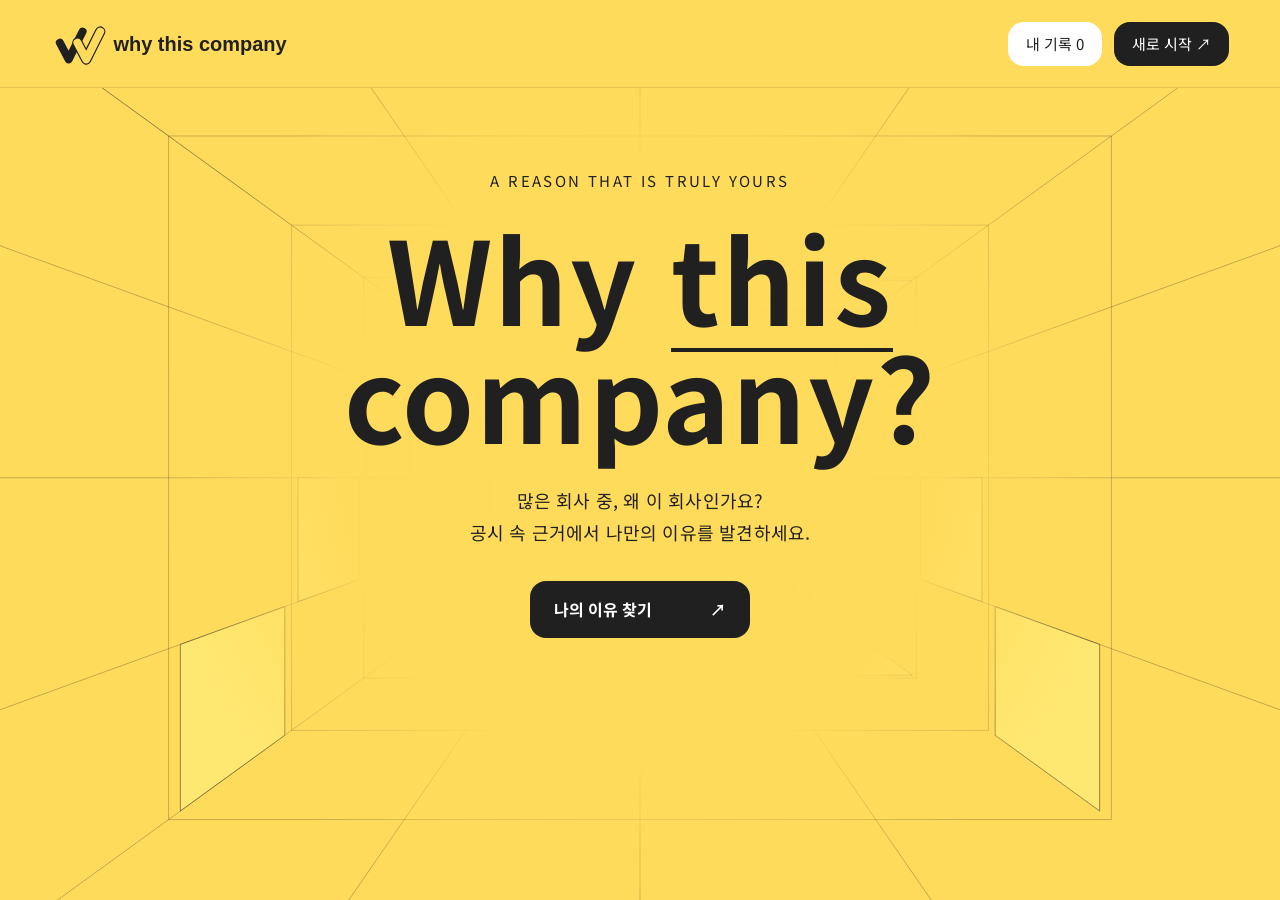
==== backend/app/static/index.html @ cba81752 "feat: IR 자료 분석(비전·전망·기술 동향, 매핑 기반 질문) 연동, 질문 구성 규칙(3~7개, 공시·IR 균형), render 대체 경로 수정" ====
<!DOCTYPE html>

<html lang="ko">

<head>

<meta charset="utf-8">

<meta name="viewport" content="width=device-width, initial-scale=1">

<title>why this company?</title>





<style>



:root{--honey:#ffdb5b;--pollen:#fff386;--ink:#202020;--paper:#fff;--mist:#f3f3f3;--muted:#575656}*{box-sizing:border-box}html{scroll-behavior:smooth;scroll-padding-top:90px}body{margin:0;color:var(--ink);background:var(--paper);font-family:'Nunito Sans','Noto Sans KR','Apple SD Gothic Neo','Malgun Gothic',sans-serif;font-size:17px;line-height:1.6;letter-spacing:.012em}button,input,textarea{font:inherit;color:inherit}button,a{-webkit-tap-highlight-color:transparent}button{cursor:pointer}a{color:inherit;text-decoration:none}button:focus-visible,a:focus-visible,input:focus-visible,textarea:focus-visible{outline:3px solid var(--ink);outline-offset:5px}button{border:0}button:disabled{opacity:.4;cursor:not-allowed}.wrap{max-width:1200px;margin:auto;padding:0 32px}header{position:absolute;top:0;z-index:10;width:100%}.nav{height:100px;display:flex;align-items:center;justify-content:space-between;gap:24px}.logo{font-size:22px;font-weight:700;letter-spacing:.007em}.logo b{font-size:31px;display:inline-block;margin-right:9px;transform:rotate(-9deg)}.links{display:flex;gap:8px;align-items:center}.links a{padding:10px 20px;font-size:15px}.links a:first-child{background:#fff;border-radius:16px}.btn{display:inline-flex;justify-content:center;align-items:center;gap:22px;padding:16px 24px;border-radius:16px;background:var(--ink);color:#fff;font-size:16px;font-weight:600;transition:background .2s,color .2s}.btn:hover{background:#3b3b3b}.btn.light{background:#fff;color:var(--ink);border:1px solid #20202022}.btn.small{padding:11px 20px}.hero{background:var(--honey);position:relative;min-height:830px;height:100svh;max-height:1080px;overflow:hidden}.hero canvas{position:absolute;inset:0;width:100%;height:100%;touch-action:pan-y}.hero-content{position:relative;z-index:2;pointer-events:none;max-width:800px;margin:auto;padding:clamp(185px,24vh,270px) 24px 0;text-align:center}.eyebrow{font-size:15px;font-weight:600;letter-spacing:.12em;display:flex;align-items:center;gap:12px}.hero .eyebrow{justify-content:center;letter-spacing:.09em}.dot{width:7px;height:7px;border-radius:50%;background:var(--ink);display:inline-block}.hero h1{font-size:clamp(48px,5.5vw,76px);letter-spacing:.015em;line-height:1.16;margin:24px 0;font-weight:700;word-break:keep-all}.hero h1 em{font-style:normal;position:relative;white-space:nowrap}.hero h1 em:after{content:'';position:absolute;bottom:-4px;left:0;width:100%;height:7px;border:2px solid var(--ink);border-width:0 0 2px;border-radius:50%}.hero p{font-size:18px;line-height:1.75;margin:32px auto;max-width:450px;text-align:left;word-break:keep-all}.hero .btn{pointer-events:auto;padding:18px 28px}.hero-foot{position:absolute;bottom:28px;left:32px;right:32px;display:flex;align-items:center;justify-content:space-between;z-index:3;font-size:15px}.motion{background:#ffffffa8;border:1px solid #20202025;border-radius:100px;padding:9px 16px;font-size:15px}.hero-tag{position:absolute;z-index:1;background:#fff;border:1px solid var(--ink);border-radius:16px;padding:16px 22px;box-shadow:0 1px 8px #20202010;font-size:15px}.hero-tag strong{display:block;font-size:23px;margin-top:8px}.tag-a{left:6%;top:29%;transform:rotate(-9deg)}.tag-b{right:5%;top:60%;transform:rotate(8deg)}.ribbon{border-bottom:1px solid #20202025}.ribbon .wrap{display:flex;align-items:center;justify-content:space-between;gap:24px;padding-top:24px;padding-bottom:24px;font-size:15px}.ribbon strong{font-weight:600}.ribbon span{color:var(--muted)}section.block{padding:100px 0}.section-head{display:flex;justify-content:space-between;align-items:flex-end;gap:40px;margin-bottom:48px}h2{font-size:clamp(32px,3.4vw,46px);line-height:1.28;letter-spacing:.02em;margin:18px 0 0;word-break:keep-all}h3{font-size:24px;line-height:1.4;margin:18px 0 12px}.section-head p{max-width:365px;color:var(--muted);margin:0;word-break:keep-all}.cards{display:grid;grid-template-columns:repeat(3,1fr);gap:24px}.card{border-radius:24px;background:var(--mist);padding:32px;min-height:305px}.card p{color:var(--muted);margin-bottom:0}.card .num{font-size:15px}.mini-art{height:95px;margin:20px 0 30px;position:relative;display:flex;align-items:center;justify-content:center}.paper{width:100px;height:90px;background:#fff;border:1px solid var(--ink);border-radius:12px;transform:rotate(-9deg);padding:20px}.paper:after{content:'';display:block;border-top:2px solid var(--ink);border-bottom:2px solid var(--ink);height:14px;margin:10px 0}.paper.second{margin-left:-50px;transform:rotate(10deg);background:var(--honey)}.quote-art{font-size:80px;line-height:1;font-weight:700}.quote-art span{font-size:20px;background:var(--honey);padding:13px 22px;border-radius:16px;vertical-align:middle}.circle-art{border:1px solid var(--ink);border-radius:50%;width:86px;height:86px;display:grid;place-items:center;font-size:34px}.circle-art+span{font-size:28px;margin:0 18px}.workspace{background:var(--pollen);padding:88px 0 96px}.stepper{display:flex;gap:12px;flex-wrap:wrap;margin-bottom:32px}.stepper span{font-size:15px;border:1px solid #20202035;border-radius:100px;padding:9px 17px}.stepper span.active{background:var(--ink);color:#fff}.studio{background:#fff;border-radius:24px;min-height:550px;padding:40px}.studio-top{display:flex;justify-content:space-between;gap:24px;border-bottom:1px solid #20202020;padding-bottom:24px}.studio-top h3{margin:0}.muted{color:var(--muted)}.badge{display:inline-block;font-size:15px;border:1px solid #20202025;border-radius:100px;padding:5px 13px;align-self:flex-start;white-space:nowrap}.roles{display:grid;grid-template-columns:repeat(6,1fr);gap:20px;margin:60px 0 45px}.role{background:none;padding:0;font-weight:600;font-size:16px}.role .orb{border:1px solid #20202040;background:var(--mist);width:100%;aspect-ratio:1;border-radius:50%;display:grid;place-items:center;font-size:35px;font-weight:400;margin-bottom:18px;transition:.25s}.role:hover .orb,.role.selected .orb{background:var(--honey);border-color:var(--ink);transform:translateY(-5px)}.studio-bottom{display:flex;justify-content:space-between;align-items:center;gap:24px;margin-top:32px}.studio-bottom p{font-size:15px;max-width:570px}.company-layout{display:grid;grid-template-columns:1.2fr 1fr;gap:40px;margin-top:32px}.network{height:310px;position:relative;background:var(--mist);border-radius:20px}.network svg{position:absolute;width:100%;height:100%}.node{position:absolute;border:1px solid #20202055;border-radius:50%;background:#fff;width:100px;height:100px;font-size:15px;transform:translate(-50%,-50%)}.node:hover,.node.selected{background:var(--honey);border-color:var(--ink)}.node.center{background:var(--ink);color:#fff;width:112px;height:112px;display:grid;place-items:center;left:50%;top:50%;font-size:15px;text-align:center}.search{width:100%;padding:14px 18px;border:1px solid #20202055;border-radius:16px;background:#fff}.company-list{margin-top:12px;max-height:255px;overflow:auto}.company-row{display:flex;justify-content:space-between;gap:8px;width:100%;text-align:left;padding:13px;background:#fff;border-bottom:1px solid #20202020;font-size:16px}.company-row:hover,.company-row.selected{background:var(--pollen)}.question-layout{display:grid;grid-template-columns:.8fr 1.2fr;gap:40px;margin-top:32px}.evidence{background:var(--mist);border-radius:20px;padding:28px;font-size:15px}.evidence dl{margin-bottom:0}.evidence dt{font-weight:600;margin-top:14px}.evidence dd{margin:4px 0;color:var(--muted)}.question h3{margin:12px 0 22px;font-size:28px}.question label{font-size:15px}.question textarea{width:100%;min-height:170px;padding:18px;border:1px solid #20202055;border-radius:16px;resize:vertical;line-height:1.7;margin-top:8px}.input-meta{display:flex;justify-content:space-between;font-size:15px;color:var(--muted)}details{font-size:15px;margin-top:22px}summary{cursor:pointer}details p{color:var(--muted)}.result-card{padding:24px 0;border-bottom:1px solid #20202025}.result-card h3{font-size:20px}.result-card p{white-space:pre-wrap;overflow-wrap:anywhere}.text-button{background:none;text-decoration:underline;padding:8px;font-size:15px}.history{margin-top:24px}.history-row{display:flex;align-items:center;gap:16px;padding:16px 0;border-bottom:1px solid #20202025}.history-row>button:first-child{flex:1;text-align:left;background:none}.promise{display:grid;grid-template-columns:1fr 1fr;gap:70px;align-items:center}.preview-note{background:var(--honey);padding:40px;border-radius:24px;transform:rotate(-2deg)}.preview-note .quote{font-size:32px;line-height:1.5;font-weight:600}.preview-note p{text-align:left}.promise-list{margin-top:32px}.promise-list div{display:flex;gap:16px;padding:20px 0;border-bottom:1px solid #20202025}.closing{background:var(--honey);padding:70px 0}.closing .wrap{display:flex;align-items:center;justify-content:space-between;gap:30px}.closing h2{margin:0;font-size:36px}footer{padding:32px 0}footer .wrap{display:flex;justify-content:space-between;gap:24px;font-size:15px}footer p{margin:0;color:var(--muted)}.notice{margin-top:16px;font-size:15px;color:var(--muted)}[hidden]{display:none!important}@media(min-width:1500px){.tag-a{left:12%}.tag-b{right:12%}}@media(max-width:1000px){.hero-tag{display:none}.roles{grid-template-columns:repeat(3,1fr);max-width:650px;margin:40px auto}.orb{max-width:120px;margin-left:auto;margin-right:auto}.links{display:none}.question-layout{grid-template-columns:1fr}.company-layout{gap:24px}.hero{min-height:780px}.cards{gap:16px}.card{padding:24px}}@media(max-width:650px){.wrap{padding:0 20px}.nav{height:80px}.logo{font-size:17px}.logo b{font-size:25px}.nav>.btn{padding:10px 14px;font-size:15px}.hero{min-height:740px;max-height:850px}.hero-content{padding:185px 20px 0}.hero h1{font-size:46px}.hero p{font-size:16px;max-width:320px}.hero .eyebrow{font-size:15px;letter-spacing:.015em}.hero-foot{left:20px;right:20px;bottom:22px;font-size:15px}.hero-foot>span{max-width:130px}.ribbon .wrap{flex-wrap:wrap;gap:12px}.ribbon span{display:none}section.block{padding:64px 0}.section-head{display:block;margin-bottom:32px}.section-head p{margin-top:24px}.cards{grid-template-columns:1fr}.card{min-height:0}.mini-art{justify-content:flex-start}.workspace{padding:64px 0}.studio{padding:24px 20px}.studio-top{display:block}.studio-top .badge{margin-top:15px}.roles{gap:22px 12px}.role{font-size:15px}.role .orb{font-size:30px}.studio-bottom{align-items:stretch;flex-direction:column;gap:12px}.studio-bottom .btn{width:100%}.company-layout{grid-template-columns:1fr}.question h3{font-size:24px}.promise{grid-template-columns:1fr;gap:40px}.preview-note{padding:28px}.preview-note .quote{font-size:26px}.closing .wrap,footer .wrap{flex-direction:column;align-items:flex-start}.closing h2{font-size:30px}.stepper{gap:8px}.stepper span{padding:6px 10px;font-size:15px}}@media(prefers-reduced-motion:reduce){html{scroll-behavior:auto}*{transition:none!important}.preview-note{transform:none}}



</style>

<style>html{scroll-behavior:auto}body{background:#fff;font-size:17px}.app-header{position:relative;height:88px;width:100%;display:flex;align-items:center;justify-content:space-between;padding:0 4vw;background:#ffdb5b;z-index:15;border-bottom:1px solid #20202020}.brand{background:none;font-weight:700;font-size:32px;letter-spacing:.01em}.brand span{font-size:18px;margin-left:7px}.app-actions{display:flex;gap:12px}.app-actions button{border-radius:16px;padding:10px 18px;background:#fff;font-size:15px}.app-actions #restart{background:#202020;color:#fff}.journey{display:none;justify-content:center;gap:32px;background:#fff;padding:15px;border-bottom:1px solid #20202020;font-size:15px}.journey.visible{display:flex}.journey .active{font-weight:700;border-bottom:2px solid #202020}.screen{display:none;min-height:calc(100svh - 88px)}.screen.on{display:block}.screen>.wrap{padding:48px 4vw;max-width:1200px!important}.screen#s1{position:relative;min-height:calc(100svh - 88px);height:calc(100svh - 88px);background:#ffdb5b;overflow:hidden}#tunnel{position:absolute;width:100%;height:100%;inset:0}.intro{position:relative;display:flex;flex-direction:column;align-items:center;padding:clamp(50px,9vh,110px) 24px 100px;pointer-events:none}.intro>*{pointer-events:auto}.intro-kicker{font-size:15px;letter-spacing:.16em;margin:0 0 24px}.hero-title{background:none;font-size:clamp(68px,9vw,130px);font-weight:700;letter-spacing:.015em;line-height:1.02;text-align:center;padding:0}.hero-title span{display:block}.hero-title mark{background:none;border-bottom:5px solid #202020;padding:0}.intro-copy{font-size:18px;line-height:1.8;margin:32px 0;text-align:left}.intro .btn{min-width:220px;justify-content:space-between}.intro-foot{position:absolute;bottom:22px;left:4vw;right:4vw;display:flex;align-items:center;justify-content:space-between;font-size:15px}.intro-foot button{background:#ffffffa8;border:1px solid #20202025;border-radius:100px;padding:9px 16px;font-size:15px}.map-head{display:flex;justify-content:space-between;gap:30px;align-items:end;margin-bottom:24px}.map-head h2{margin:0;font-size:36px}.map-head>span{font-size:16px;color:#575656}.map-layout{display:grid;grid-template-columns:minmax(0,1fr) 310px;gap:32px;align-items:center}.graph{min-width:0;background:#fff;overflow:visible}.map-panel{background:#f3f3f3;border-radius:24px;padding:26px}.map-panel h3{font-size:26px;margin-top:12px}.map-panel p{font-size:15px}.map-panel .tag{font-size:15px;line-height:1.8}.job-choice{padding:13px 14px;background:#fff;border:1px solid #20202020;border-radius:16px;text-align:left;font-size:16px;width:100%;margin-top:8px;display:flex;justify-content:space-between}.job-choice:hover{background:#ffdb5b}.map-back{padding:10px 0;background:none;text-decoration:underline;font-size:15px;margin-top:16px}.micro,.sample-note{font-size:15px;color:#575656}.sample-note{background:#fff386;padding:16px 20px;border-radius:16px}.map-panel input{width:100%;border:1px solid #20202060;padding:12px;border-radius:16px;margin-top:8px;font-size:15px}.map-panel label{font-size:15px}#companyResults{max-height:290px;overflow:auto;margin-top:12px}.company-option{width:100%;text-align:left;padding:13px 8px;font-size:15px;border-bottom:1px solid #20202020;background:none}.company-option:hover{background:#fff386}.company-option small{display:block;font-size:15px;color:#575656}#s3{background:#fff386}#s3>.wrap{max-width:930px!important;padding-top:8vh}.pick{display:inline-block;border:1px solid #20202040;border-radius:100px;padding:7px 16px;font-size:16px}.title-role{font-weight:700;letter-spacing:.02em}#s3 h2{font-size:40px;margin:24px 0}.lead{margin:22px 0;color:#575656;line-height:1.8}ol{padding-left:23px;line-height:2}.progress{height:4px;background:#f3f3f3}.progress i{height:100%;display:block;background:#202020;transition:width .2s}.qwrap{max-width:1100px;padding:36px 32px 80px;margin:auto}.qtop{display:flex;justify-content:space-between;gap:20px;font-size:15px;padding-bottom:22px;border-bottom:1px solid #20202030}.qtop .count{white-space:nowrap}.step{padding-top:28px}.tag{font-size:15px;font-weight:600;margin:0 0 16px;letter-spacing:.04em}.qbig{font-size:clamp(26px,3vw,38px);line-height:1.5;margin:0 0 24px;word-break:keep-all}.why{font-size:17px;line-height:1.85;color:#575656}.ev{padding:24px 28px;background:#fff386;border-radius:24px;font-size:15px;margin:24px 0}.ev>div{display:grid;grid-template-columns:120px 1fr;gap:16px;margin:8px 0}.ev dt{font-weight:600}.ev dd{margin:0}.ev a,.quote a{text-decoration:underline}.ans{display:block;width:100%;min-height:180px;padding:22px;border:1px solid #20202065;border-radius:20px;resize:vertical;font-size:17px;line-height:1.8;background:#fff}.answer-meta{display:flex;justify-content:space-between;font-size:15px;color:#575656;margin-top:8px}.follow{background:#f3f3f3;border-radius:16px;padding:18px 22px;font-size:16px}.follow>button{background:none;padding:0;font-size:15px}.follow .body{display:none}.follow.open .body{display:block;margin-top:16px}.step .nav{height:auto;display:flex;justify-content:flex-start;flex-wrap:wrap;gap:14px;margin-top:28px}.next,.prev,.pick-file,.skip{font-size:16px;border-radius:16px;padding:14px 24px;background:#202020;color:#fff}.prev,.skip{background:#f3f3f3;color:#202020}.hint{font-size:15px;color:#575656;margin-left:auto}.quote{background:#fff386;border-radius:24px;padding:28px;font-size:24px;line-height:1.7}.src{font-size:15px;color:#575656;margin-top:18px}.uploadbox{padding:32px;border:1px dashed #20202070;border-radius:24px;background:#f3f3f3;margin:28px 0}.uploadbox.dragover{background:#fff386;border:2px solid #202020}.filerow{display:flex;gap:16px;align-items:center;flex-wrap:wrap}.fname{overflow-wrap:anywhere;padding:14px 0}.fname button{background:none;text-decoration:underline;margin-left:12px}.sumhead{font-size:40px}.sumlead{color:#575656}.sumitem{padding:26px 0;border-bottom:1px solid #20202025}.sq{font-size:22px;line-height:1.6}.sa{white-space:pre-wrap;overflow-wrap:anywhere;font-size:17px}.empty{color:#575656}.foot{display:flex;gap:12px;flex-wrap:wrap;margin:32px 0}.ghost{background:#f3f3f3;color:#202020}.urlbox{background:#fff386;border-radius:20px;padding:24px;font-size:15px}.urlbox b{display:block;margin-bottom:12px}.urlbox input{width:100%;padding:12px;border-radius:12px;border:1px solid #20202035;background:#fff;margin-bottom:12px}.folds{margin-top:32px}.fold{padding:16px 0;border-bottom:1px solid #20202025}.disclaim{font-size:15px;color:#575656;margin-top:32px}.history-dialog{border:1px solid #20202040;border-radius:24px;max-width:720px;width:calc(100% - 32px);padding:30px;max-height:85svh}.history-dialog::backdrop{background:#20202055}.dialog-head{display:flex;justify-content:space-between;gap:20px;align-items:center}.dialog-head h2{font-size:28px;margin:0}.dialog-head button{background:#f3f3f3;border-radius:50%;width:42px;height:42px}.record{display:flex;align-items:center;gap:16px;border-bottom:1px solid #20202025;padding:20px 0}.record .resume{text-align:left;flex:1;background:none;font-size:16px}.record small{font-size:15px;color:#575656}.record .delete{background:none;text-decoration:underline;font-size:15px}.empty-records{padding:32px 0}.toast{position:fixed;bottom:24px;left:50%;transform:translateX(-50%);max-width:calc(100% - 32px);background:#202020;color:#fff;border-radius:16px;padding:14px 24px;z-index:100;font-size:15px;box-shadow:0 1px 8px #20202020}.screen button:disabled{opacity:.45;cursor:not-allowed}.screen button,.app-header button{touch-action:manipulation}@media(max-width:900px){.map-layout{grid-template-columns:1fr 270px;gap:16px}.map-panel{padding:20px}.map-head{display:block}.map-head>span{display:block;margin-top:12px}.brand span{font-size:16px}}@media(max-width:650px){.app-header{height:74px;padding:0 18px}.brand{font-size:28px;padding:0}.brand span{display:none}.app-actions{gap:8px}.app-actions button{padding:9px 12px}.screen#s1{min-height:690px;height:calc(100svh - 74px)}.intro{padding:125px 20px 100px}.intro-kicker{font-size:15px;letter-spacing:.035em}.hero-title{font-size:66px}.intro-copy{font-size:16px}.intro-foot{align-items:end;gap:24px}.intro-foot>span{max-width:125px}.journey{gap:18px;padding:13px 8px;font-size:15px}.screen>.wrap{padding:32px 20px}.map-head h2{font-size:28px}.map-layout{display:flex;flex-direction:column}.graph{width:100%;height:390px}.map-panel{width:100%}#jobButtons{display:grid;grid-template-columns:1fr 1fr;gap:8px}.job-choice{font-size:15px;margin:0;padding:12px}.map-panel .tag{margin-bottom:8px}.map-panel h3{margin:8px 0}#s3>.wrap{padding-top:36px}#s3 h2{font-size:30px}.qwrap{padding:26px 20px 50px}.qtop{font-size:15px}.qbig{font-size:25px}.ev{padding:20px}.ev>div{grid-template-columns:1fr;gap:3px;margin:15px 0}.quote{padding:22px;font-size:21px}.hint{width:100%;margin:0}.sumhead{font-size:30px}.foot .btn{width:100%}.uploadbox{padding:22px}.history-dialog{padding:22px}.record{gap:8px}.record .resume{font-size:15px}.intro .btn{font-size:16px}}

</style><style>@font-face {

  font-family: 'Noto Sans KR';

  font-style: normal;

  font-display: swap;

  font-weight: 400;

  src:url([data-uri]) format('woff2');

  unicode-range: U+215b-215e,U+2162-2169,U+2170-2179,U+2195-2199,U+21b0-21b4,U+21bc,U+21c0,U+21c4-21c5,U+21cd,U+21cf-21d4,U+21e0-21e3,U+21e6-21e9,U+2200,U+2202-2203,U+2206-2209,U+220b-220c,U+220f,U+2211,U+2213,U+221a,U+221d-2220,U+2222,U+2225-2227,U+2229-222c,U+222e,U+2234-2237,U+223d,U+2243,U+2245,U+2248,U+2250-2253,U+225a,U+2260-2262,U+2264-2267,U+226a-226b,U+226e-2273,U+2276-2277,U+2279-227b,U+2280-2287,U+228a-228b,U+2295-2297,U+22a3-22a5,U+22bb-22bc,U+22ce-22cf,U+22da-22db,U+22ee-22ef,U+2306,U+2312,U+2314,U+2467-2478;

}@font-face {

  font-family: 'Noto Sans KR';

  font-style: normal;

  font-display: swap;

  font-weight: 400;

  src:url([data-uri]) format('woff2');

  unicode-range: U+b4,U+20a9,U+20ac,U+2190,U+24d8,U+2502,U+2514,U+2592,U+25c7-25c8,U+2663,U+3060,U+3064,U+3081,U+3088,U+30a3,U+30a6,U+30aa,U+30b5,U+30c7,U+30ca-30cb,U+30d0,U+30e3,U+30e5,U+339e,U+4e09,U+4eac,U+4f5c,U+5167-5168,U+516c,U+51fa,U+5408,U+540d,U+591a,U+5b57,U+6211,U+65b9,U+660e,U+6642,U+6700,U+6b63,U+6e2f,U+7063,U+7532,U+793e,U+81ea,U+8272,U+82b1,U+897f,U+8eca,U+91ce,U+ac38,U+ad76,U+ae84,U+aecc,U+b07d,U+b0b1,U+b215,U+b2a0,U+b310,U+b3d7,U+b52a,U+b618,U+b775,U+b797,U+bcd5,U+bd59,U+be80,U+bea8,U+bed1,U+bee4-bee5,U+c060,U+c2ef,U+c329,U+c3dc,U+c597,U+c5bd,U+c5e5,U+c69c,U+c9d6,U+ca29,U+ca5c,U+ca84,U+cc39,U+cc3b,U+ce89,U+cee5,U+cf65,U+cf85,U+d058,U+d145,U+d22d,U+d325,U+d37d,U+d3ad,U+d769,U+ff0c;

}@font-face {

  font-family: 'Noto Sans KR';

  font-style: normal;

  font-display: swap;

  font-weight: 400;

  src:url([data-uri]) format('woff2');

  unicode-range: U+2161,U+2228,U+2299,U+2464,U+2517,U+2640,U+3042,U+304a,U+3053,U+3061,U+307f,U+3082,U+308c,U+3092,U+30a8,U+30ab,U+30ad,U+30b0,U+30b3,U+30b7,U+30c1,U+30c6,U+30c9,U+30d5,U+30d7,U+30de,U+30e0-30e1,U+30ec-30ed,U+4e0b,U+4e0d,U+4ee3,U+53f0,U+548c,U+5b89,U+5bb6,U+5c0f,U+611b,U+6771,U+6aa2,U+6bcd,U+6c34,U+6cd5,U+6d77,U+767d,U+795e,U+8ecd,U+9999,U+9ad8,U+ac07,U+ac1a,U+ac40,U+ad0c,U+ad88,U+ada4,U+ae01,U+ae65,U+aebd,U+aec4,U+afe8,U+b139,U+b205,U+b383,U+b38c,U+b42c,U+b461,U+b55c,U+b78f,U+b8fb,U+b9f7,U+bafc,U+bc99,U+bed8,U+bfcd,U+c0bf,U+c0f9,U+c167,U+c204,U+c20f,U+c22f,U+c258,U+c298,U+c2bc,U+c388,U+c501,U+c50c,U+c5b9,U+c5ce,U+c641,U+c648,U+c73d,U+ca50,U+ca61,U+cc4c,U+ceac,U+d0d4,U+d5f7,U+d6d7,U+ff1a;

}@font-face {

  font-family: 'Noto Sans KR';

  font-style: normal;

  font-display: swap;

  font-weight: 400;

  src:url([data-uri]) format('woff2');

  unicode-range: U+2103,U+2463,U+25c6,U+25cb,U+266c,U+3001,U+300a,U+3046,U+304c-304d,U+304f,U+3055,U+3059,U+3063,U+3066-3068,U+306f,U+3089,U+30b8,U+30bf,U+314f,U+4e0a,U+570b,U+5730,U+5916,U+5929,U+5c71,U+5e74,U+5fc3,U+601d,U+6027,U+63d0,U+6709,U+6734,U+751f,U+7684,U+82f1,U+9053,U+91d1,U+97f3,U+ac2f,U+ac4d,U+adc4,U+ade4,U+ae41,U+ae4d-ae4e,U+aed1,U+afb9,U+b0e0,U+b299,U+b365,U+b46c,U+b480,U+b4c8,U+b7b4,U+b819,U+b918,U+baab,U+bab9,U+be8f,U+bed7,U+c0ec,U+c19f,U+c1a5,U+c3d9,U+c464,U+c53d,U+c553,U+c570,U+c5cc,U+c633,U+c6a4,U+c7a3,U+c7a6,U+c886,U+c9d9-c9da,U+c9ec,U+ca0c,U+cc21,U+cd1b,U+cd78,U+cdc4,U+cef8,U+cfe4,U+d0a5,U+d0b5,U+d0ec,U+d15d,U+d188,U+d23c,U+d2ac,U+d729,U+d79b,U+ff01,U+ff08-ff09,U+ff5c;

}@font-face {

  font-family: 'Noto Sans KR';

  font-style: normal;

  font-display: swap;

  font-weight: 400;

  src:url([data-uri]) format('woff2');

  unicode-range: U+2039-203a,U+223c,U+25b3,U+25b7,U+25bd,U+25cf,U+266a,U+3002,U+300b,U+304b,U+3057,U+305f,U+306a-306b,U+307e,U+308a-308b,U+3093,U+30a2,U+30af,U+30b9,U+30c3,U+30c8,U+30e9-30eb,U+33a1,U+4e00,U+524d,U+5357,U+5b50,U+7121,U+884c,U+9751,U+ac94,U+aebe,U+aecd,U+af08,U+af41,U+af49,U+b010,U+b053,U+b109,U+b11b,U+b128,U+b154,U+b291,U+b2e6,U+b301,U+b385,U+b525,U+b5b4,U+b729,U+b72f,U+b738,U+b7ff,U+b837,U+b975,U+ba67,U+bb47,U+bc1f,U+bd90,U+bfd4,U+c27c,U+c324,U+c379,U+c3e0,U+c465,U+c53b,U+c58c,U+c610,U+c653,U+c6cd,U+c813,U+c82f,U+c999,U+c9e0,U+cac4,U+cad3,U+cbd4,U+cc10,U+cc22,U+ccb8,U+ccbc,U+cda5,U+ce84,U+cea3,U+cf67,U+cfe1,U+d241,U+d30d,U+d31c,U+d391,U+d401,U+d479,U+d5c9,U+d5db,U+d649,U+d6d4;

}@font-face {

  font-family: 'Noto Sans KR';

  font-style: normal;

  font-display: swap;

  font-weight: 400;

  src:url([data-uri]) format('woff2');

  unicode-range: U+b0,U+e9,U+2193,U+2462,U+260e,U+261e,U+300e-300f,U+3044,U+30a4,U+30fb-30fc,U+314d,U+5973,U+6545,U+6708,U+7537,U+ac89,U+ac9c,U+acc1,U+ad04,U+ad75,U+ad7d,U+ae45,U+ae61,U+af42,U+b0ab,U+b0af,U+b0b3,U+b12c,U+b194,U+b1a8,U+b220,U+b258,U+b284,U+b2ff,U+b315,U+b371,U+b3d4-b3d5,U+b460,U+b527,U+b534,U+b810,U+b818,U+b98e,U+ba55,U+bbac,U+bc0b,U+bc40,U+bca1,U+bccd,U+bd93,U+be54,U+be5a,U+bf08,U+bf50,U+bf55,U+bfdc,U+c0c0,U+c0d0,U+c0f4,U+c100,U+c11e,U+c170,U+c20d,U+c274,U+c290,U+c308,U+c369,U+c539,U+c587,U+c5ff,U+c6ec,U+c70c,U+c7ad,U+c7c8,U+c83c,U+c881,U+cb48,U+cc60,U+ce69,U+ce6b,U+ce75,U+cf04,U+cf08,U+cf55,U+cf70,U+cffc,U+d0b7,U+d1a8,U+d2c8,U+d384,U+d47c,U+d48b,U+d5dd,U+d5e8,U+d720,U+d759,U+f981;

}@font-face {

  font-family: 'Noto Sans KR';

  font-style: normal;

  font-display: swap;

  font-weight: 400;

  src:url([data-uri]) format('woff2');

  unicode-range: U+e0,U+e2,U+395,U+3b7,U+3ba,U+2460-2461,U+25a0,U+3010-3011,U+306e,U+30f3,U+314a,U+314c,U+5927,U+65b0,U+7e41,U+97d3,U+9ad4,U+ad49,U+ae0b,U+ae0d,U+ae43,U+ae5d,U+aecf,U+af3c,U+af64,U+afd4,U+b080,U+b084,U+b0c5,U+b10c,U+b1e8,U+b2ac,U+b36e,U+b451,U+b515,U+b540,U+b561,U+b6ab,U+b6b1,U+b72c,U+b730,U+b744,U+b800,U+b8ec,U+b8f0,U+b904,U+b968,U+b96d,U+b987,U+b9d9,U+bb36,U+bb49,U+bc2d,U+bc43,U+bcf6,U+bd89,U+be57,U+be61,U+bed4,U+c090,U+c130,U+c148,U+c19c,U+c2f9,U+c36c,U+c37c,U+c384,U+c3df,U+c575,U+c584,U+c660,U+c719,U+c816,U+ca4d,U+ca54,U+cabc,U+cb49,U+cc14,U+cff5,U+d004,U+d038,U+d0b4,U+d0d3,U+d0e0,U+d0ed,U+d131,U+d1b0,U+d31f,U+d33d,U+d3a0,U+d3ab,U+d514,U+d584,U+d6a1,U+d6cc,U+d749,U+d760,U+d799;

}@font-face {

  font-family: 'Noto Sans KR';

  font-style: normal;

  font-display: swap;

  font-weight: 400;

  src:url([data-uri]) format('woff2');

  unicode-range: U+24,U+60,U+3b9,U+3bb,U+3bd,U+2191,U+2606,U+300c-300d,U+3131,U+3134,U+3139,U+3141-3142,U+3148,U+3161,U+3163,U+321c,U+4eba,U+5317,U+ac31,U+ac77,U+ac9f,U+acb9,U+acf0-acf1,U+acfd,U+ad73,U+af3d,U+b00c,U+b04a,U+b057,U+b0c4,U+b188,U+b1cc,U+b214,U+b2db,U+b2ee,U+b304,U+b4ed,U+b518,U+b5bc,U+b625,U+b69c-b69d,U+b7ac,U+b801,U+b86c,U+b959,U+b95c,U+b985,U+ba48,U+bb58,U+bc0c,U+bc38,U+bc85,U+bc9a,U+bf40,U+c068,U+c0bd,U+c0cc,U+c12f,U+c149,U+c1e0,U+c22b,U+c22d,U+c250,U+c2fc,U+c300,U+c313,U+c370,U+c3d8,U+c557,U+c580,U+c5e3,U+c62e,U+c634,U+c6f0,U+c74d,U+c783,U+c78e,U+c796,U+c7bc,U+c92c,U+ca4c,U+cc1c,U+cc54,U+cc59,U+ce04,U+cf30,U+cfc4,U+d140,U+d321,U+d38c,U+d399,U+d54f,U+d587,U+d5d0,U+d6e8,U+d770;

}@font-face {

  font-family: 'Noto Sans KR';

  font-style: normal;

  font-display: swap;

  font-weight: 400;

  src:url([data-uri]) format('woff2');

  unicode-range: U+d7,U+ea,U+fc,U+2192,U+25bc,U+3000,U+3137,U+3145,U+315c,U+7f8e,U+ac13,U+ac71,U+ac90,U+acb8,U+ace7,U+ad7f,U+ae50,U+aef4,U+af34,U+afbc,U+b048,U+b09a,U+b0ad,U+b0bc,U+b113,U+b125,U+b141,U+b20c,U+b2d9,U+b2ed,U+b367,U+b369,U+b374,U+b3cb,U+b4ec,U+b611,U+b760,U+b81b,U+b834,U+b8b0,U+b8e1,U+b989,U+b9d1,U+b9e1,U+b9fa,U+ba4d,U+ba78,U+bb35,U+bb54,U+bbf9,U+bc11,U+bcb3,U+bd05,U+bd95,U+bdd4,U+be10,U+bed0,U+bf51,U+c0d8,U+c232,U+c2b7,U+c2eb,U+c378,U+c500,U+c52c,U+c549,U+c568,U+c598,U+c5c9,U+c61b,U+c639,U+c67c,U+c717,U+c78a,U+c80a,U+c90c-c90d,U+c950,U+c9e7,U+cbe4,U+cca9,U+cce4,U+cdb0,U+ce78,U+ce94,U+ce98,U+cf8c,U+d018,U+d034,U+d0f1,U+d1b1,U+d280,U+d2f8,U+d338,U+d380,U+d3b4,U+d610,U+d69f,U+d6fc,U+d758;

}@font-face {

  font-family: 'Noto Sans KR';

  font-style: normal;

  font-display: swap;

  font-weight: 400;

  src:url([data-uri]) format('woff2');

  unicode-range: U+e7,U+2022,U+203b,U+25c0,U+2605,U+2661,U+3147,U+318d,U+672c,U+8a9e,U+acaa,U+acbc,U+ad1c,U+ae4a,U+ae5c,U+b044,U+b054,U+b0c8-b0c9,U+b2a6,U+b2d0,U+b35c,U+b364,U+b428,U+b454,U+b465,U+b4b7,U+b4e3,U+b51c,U+b5a1,U+b784,U+b790,U+b7ab,U+b7f4,U+b82c,U+b835,U+b8e9,U+b8f8,U+b9d8,U+b9f9,U+ba5c,U+ba64,U+babd,U+bb18,U+bb3b,U+bbff,U+bc0d,U+bc45,U+bc97,U+bcbc,U+be45,U+be75,U+be7c,U+bfcc,U+c0b6,U+c0f7,U+c14b,U+c2b4,U+c30d,U+c4f8,U+c5bb,U+c5d1,U+c5e0,U+c5ee,U+c5fd,U+c606,U+c6c5,U+c6e0,U+c708,U+c81d,U+c820,U+c824,U+c878,U+c918,U+c96c,U+c9e4,U+c9f1,U+cc2e,U+cd09,U+cea1,U+cef5,U+cef7,U+cf64,U+cf69,U+cfe8,U+d035,U+d0ac,U+d230,U+d234,U+d2f4,U+d31d,U+d575,U+d578,U+d608,U+d614,U+d718,U+d751,U+d761,U+d78c,U+d790;

}@font-face {

  font-family: 'Noto Sans KR';

  font-style: normal;

  font-display: swap;

  font-weight: 400;

  src:url([data-uri]) format('woff2');

  unicode-range: U+2665,U+3160,U+4e2d,U+6587,U+65e5,U+ac12,U+ac14,U+ac16,U+ac81,U+ad34,U+ade0,U+ae54,U+aebc,U+af2c,U+afc0,U+afc8,U+b04c,U+b08c,U+b099,U+b0a9,U+b0ac,U+b0ae,U+b0b8,U+b123,U+b179,U+b2e5,U+b2f7,U+b4c0,U+b531,U+b538,U+b545,U+b550,U+b5a8,U+b6f0,U+b728,U+b73b,U+b7ad,U+b7ed,U+b809,U+b864,U+b86d,U+b871,U+b9bf,U+b9f5,U+ba40,U+ba4b,U+ba58,U+ba87,U+baac,U+bbc0,U+bc16,U+bc34,U+bd07,U+bd99,U+be59,U+bfd0,U+c058,U+c0e4,U+c0f5,U+c12d,U+c139,U+c228,U+c529,U+c5c7,U+c635,U+c637,U+c735,U+c77d,U+c787,U+c789,U+c8c4,U+c989,U+c98c,U+c9d0,U+c9d3,U+cc0c,U+cc99,U+cd0c,U+cd2c,U+cd98,U+cda4,U+ce59,U+ce60,U+ce6d,U+cea0,U+d0d0-d0d1,U+d0d5,U+d14d,U+d1a4,U+d29c,U+d2f1,U+d301,U+d39c,U+d3bc,U+d4e8,U+d540,U+d5ec,U+d640,U+d750;

}@font-face {

  font-family: 'Noto Sans KR';

  font-style: normal;

  font-display: swap;

  font-weight: 400;

  src:url([data-uri]) format('woff2');

  unicode-range: U+5e,U+25b2,U+25b6,U+314e,U+ac24,U+ace1,U+ace4,U+ae68,U+af2d,U+b0d0,U+b0e5,U+b150,U+b155,U+b193,U+b2c9,U+b2dd,U+b3c8,U+b3fc,U+b410,U+b458,U+b4dd,U+b5a0,U+b5a4,U+b5bb,U+b7b5,U+b838,U+b840,U+b86f,U+b8f9,U+b960,U+b9e5,U+bab8,U+bb50,U+bc1d,U+bc24-bc25,U+bca8,U+bcbd,U+bd04,U+bd10,U+bd24,U+be48,U+be5b,U+be68,U+c05c,U+c12c,U+c140,U+c15c,U+c168,U+c194,U+c219,U+c27d,U+c2a8,U+c2f1,U+c2f8,U+c368,U+c554-c555,U+c559,U+c564,U+c5d8,U+c5fc,U+c625,U+c65c,U+c6b1,U+c728,U+c794,U+c84c,U+c88c,U+c8e0,U+c8fd,U+c998,U+c9dd,U+cc0d,U+cc30,U+ceec,U+cf13,U+cf1c,U+cf5c,U+d050,U+d07c,U+d0a8,U+d134,U+d138,U+d154,U+d1f4,U+d2bc,U+d329,U+d32c,U+d3d0,U+d3f4,U+d3fc,U+d56b,U+d5cc,U+d600-d601,U+d639,U+d6c8,U+d754,U+d765;

}@font-face {

  font-family: 'Noto Sans KR';

  font-style: normal;

  font-display: swap;

  font-weight: 400;

  src:url([data-uri]) format('woff2');

  unicode-range: U+3c-3d,U+2026,U+24d2,U+314b,U+ac11,U+acf3,U+ad74,U+ad81,U+adf9,U+ae34,U+af43,U+afb8,U+b05d,U+b07c,U+b110,U+b118,U+b17c,U+b180,U+b18d,U+b192,U+b2cc,U+b355,U+b378,U+b4a4,U+b4ef,U+b78d,U+b799,U+b7a9,U+b7fd,U+b807,U+b80c,U+b839,U+b9b4,U+b9db,U+ba3c,U+bab0,U+bba4,U+bc94,U+be4c,U+c154,U+c1c4,U+c26c,U+c2ac,U+c2ed,U+c4f4,U+c55e,U+c561,U+c571,U+c5b5,U+c5c4,U+c654-c655,U+c695,U+c6e8,U+c6f9,U+c724,U+c751,U+c775,U+c7a0,U+c7c1,U+c874,U+c880,U+c9d5,U+c9f8,U+cabd,U+cc29,U+cc2c,U+cca8,U+ccab,U+ccd0,U+ce21,U+ce35,U+ce7c,U+ce90,U+cee8,U+cef4,U+cfe0,U+d070,U+d0b9,U+d0c1,U+d0c4,U+d0c8,U+d15c,U+d1a1,U+d2c0,U+d300,U+d314,U+d3ed,U+d478,U+d480,U+d48d,U+d508,U+d53d,U+d5e4,U+d611,U+d61c,U+d68d,U+d6a8,U+d798;

}@font-face {

  font-family: 'Noto Sans KR';

  font-style: normal;

  font-display: swap;

  font-weight: 400;

  src:url([data-uri]) format('woff2');

  unicode-range: U+23,U+25,U+5f,U+a9,U+ac08,U+ac78,U+aca8,U+acac,U+ace8,U+ad70,U+adc0,U+addc,U+b137,U+b140,U+b208,U+b290,U+b2f5,U+b3c5,U+b3cc,U+b420,U+b429,U+b529,U+b530,U+b77d,U+b79c,U+b7a8,U+b7c9,U+b7f0,U+b7fc,U+b828,U+b860,U+b9ad,U+b9c1,U+b9c9,U+b9dd-b9de,U+b9e8,U+ba38-ba39,U+babb,U+bc00,U+bc8c,U+bca0,U+bca4,U+bcd1,U+bcfc,U+bd09,U+bdf0,U+be60,U+c0ad,U+c0b4,U+c0bc,U+c190,U+c1fc,U+c220,U+c288,U+c2b9,U+c2f6,U+c528,U+c545,U+c558,U+c5bc,U+c5d4,U+c600,U+c644,U+c6c0,U+c6c3,U+c721,U+c798,U+c7a1,U+c811,U+c838,U+c871,U+c904,U+c990,U+c9dc,U+cc38,U+cc44,U+cca0,U+cd1d,U+cd95,U+cda9,U+ce5c,U+cf00,U+cf58,U+d150,U+d22c,U+d305,U+d328,U+d37c,U+d3f0,U+d551,U+d5a5,U+d5c8,U+d5d8,U+d63c,U+d64d,U+d669,U+d734,U+d76c;

}@font-face {

  font-family: 'Noto Sans KR';

  font-style: normal;

  font-display: swap;

  font-weight: 400;

  src:url([data-uri]) format('woff2');

  unicode-range: U+26,U+2b,U+3e,U+40,U+7e,U+ac01,U+ac19,U+ac1d,U+aca0,U+aca9,U+acb0,U+ad8c,U+ae09,U+ae38,U+ae40,U+aed8,U+b09c,U+b0a0,U+b108,U+b204,U+b298,U+b2d8,U+b2eb-b2ec,U+b2f4,U+b313,U+b358,U+b450,U+b4e0,U+b54c,U+b610,U+b780,U+b78c,U+b791,U+b8e8,U+b958,U+b974,U+b984,U+b9b0,U+b9bc-b9bd,U+b9ce,U+ba70,U+bbfc,U+bc0f,U+bc15,U+bc1b,U+bc31,U+bc95,U+bcc0,U+bcc4,U+bd81,U+bd88,U+c0c8,U+c11d,U+c13c,U+c158,U+c18d,U+c1a1,U+c21c,U+c4f0,U+c54a,U+c560,U+c5b8,U+c5c8,U+c5f4,U+c628,U+c62c,U+c678,U+c6cc,U+c808,U+c810,U+c885,U+c88b,U+c900,U+c988,U+c99d,U+c9c8,U+cc3d-cc3e,U+cc45,U+cd08,U+ce20,U+cee4,U+d074,U+d0a4,U+d0dd,U+d2b9,U+d3b8,U+d3c9,U+d488,U+d544,U+d559,U+d56d,U+d588,U+d615,U+d648,U+d655,U+d658,U+d65c;

}@font-face {

  font-family: 'Noto Sans KR';

  font-style: normal;

  font-display: swap;

  font-weight: 400;

  src:url([data-uri]) format('woff2');

  unicode-range: U+d,U+48,U+7c,U+ac10,U+ac15,U+ac74,U+ac80,U+ac83,U+acc4,U+ad11,U+ad50,U+ad6d,U+adfc,U+ae00,U+ae08,U+ae4c,U+b0a8,U+b124,U+b144,U+b178,U+b274,U+b2a5,U+b2e8,U+b2f9,U+b354,U+b370,U+b418,U+b41c,U+b4f1,U+b514,U+b798,U+b808,U+b824-b825,U+b8cc,U+b978,U+b9d0,U+b9e4,U+baa9,U+bb3c,U+bc18,U+bc1c,U+bc30,U+bc84,U+bcf5,U+bcf8,U+bd84,U+be0c,U+be14,U+c0b0,U+c0c9,U+c0dd,U+c124,U+c2dd,U+c2e4,U+c2ec,U+c54c,U+c57c-c57d,U+c591,U+c5c5-c5c6,U+c5ed,U+c608,U+c640,U+c6b8,U+c6d4,U+c784,U+c7ac,U+c800-c801,U+c9c1,U+c9d1,U+cc28,U+cc98,U+cc9c,U+ccad,U+cd5c,U+cd94,U+cd9c,U+cde8,U+ce68,U+cf54,U+d0dc,U+d14c,U+d1a0,U+d1b5,U+d2f0,U+d30c,U+d310,U+d398,U+d45c,U+d50c,U+d53c,U+d560,U+d568,U+d589,U+d604,U+d6c4,U+d788;

}@font-face {

  font-family: 'Noto Sans KR';

  font-style: normal;

  font-display: swap;

  font-weight: 400;

  src:url([data-uri]) format('woff2');

  unicode-range: U+39,U+49,U+4d-4e,U+a0,U+ac04,U+ac1c,U+ac70,U+ac8c,U+acbd,U+acf5,U+acfc,U+ad00,U+ad6c,U+adf8,U+b098,U+b0b4,U+b294,U+b2c8,U+b300,U+b3c4,U+b3d9,U+b4dc,U+b4e4,U+b77c,U+b7ec,U+b85d,U+b97c,U+b9c8,U+b9cc,U+ba54,U+ba74,U+ba85,U+baa8,U+bb34,U+bb38,U+bbf8,U+bc14,U+bc29,U+bc88,U+bcf4,U+bd80,U+be44,U+c0c1,U+c11c,U+c120,U+c131,U+c138,U+c18c,U+c218,U+c2b5,U+c2e0,U+c544,U+c548,U+c5b4,U+c5d0,U+c5ec,U+c5f0,U+c601,U+c624,U+c694,U+c6a9,U+c6b0,U+c6b4,U+c6d0,U+c704,U+c720,U+c73c,U+c740,U+c744,U+c74c,U+c758,U+c77c,U+c785,U+c788,U+c790-c791,U+c7a5,U+c804,U+c815,U+c81c,U+c870,U+c8fc,U+c911,U+c9c4,U+ccb4,U+ce58,U+ce74,U+d06c,U+d0c0,U+d130,U+d2b8,U+d3ec,U+d504,U+d55c,U+d569,U+d574,U+d638,U+d654,U+d68c;

}@font-face {

  font-family: 'Noto Sans KR';

  font-style: normal;

  font-display: swap;

  font-weight: 400;

  src:url([data-uri]) format('woff2');

  unicode-range: U+20-22,U+27-2a,U+2c-38,U+3a-3b,U+3f,U+41-47,U+4a-4c,U+4f-5d,U+61-7b,U+7d,U+a1,U+ab,U+ae,U+b7,U+bb,U+bf,U+2013-2014,U+201c-201d,U+2122,U+ac00,U+ace0,U+ae30,U+b2e4,U+b85c,U+b9ac,U+c0ac,U+c2a4,U+c2dc,U+c774,U+c778,U+c9c0,U+d558;

}@font-face {

  font-family: 'Noto Sans KR';

  font-style: normal;

  font-display: swap;

  font-weight: 400;

  src:url([data-uri]) format('woff2');

  unicode-range: U+0000-00FF,U+0131,U+0152-0153,U+02BB-02BC,U+02C6,U+02DA,U+02DC,U+0304,U+0308,U+0329,U+2000-206F,U+20AC,U+2122,U+2191,U+2193,U+2212,U+2215,U+FEFF,U+FFFD;

}@font-face {

  font-family: 'Noto Sans KR';

  font-style: normal;

  font-display: swap;

  font-weight: 700;

  src:url([data-uri]) format('woff2');

  unicode-range: U+215b-215e,U+2162-2169,U+2170-2179,U+2195-2199,U+21b0-21b4,U+21bc,U+21c0,U+21c4-21c5,U+21cd,U+21cf-21d4,U+21e0-21e3,U+21e6-21e9,U+2200,U+2202-2203,U+2206-2209,U+220b-220c,U+220f,U+2211,U+2213,U+221a,U+221d-2220,U+2222,U+2225-2227,U+2229-222c,U+222e,U+2234-2237,U+223d,U+2243,U+2245,U+2248,U+2250-2253,U+225a,U+2260-2262,U+2264-2267,U+226a-226b,U+226e-2273,U+2276-2277,U+2279-227b,U+2280-2287,U+228a-228b,U+2295-2297,U+22a3-22a5,U+22bb-22bc,U+22ce-22cf,U+22da-22db,U+22ee-22ef,U+2306,U+2312,U+2314,U+2467-2478;

}@font-face {

  font-family: 'Noto Sans KR';

  font-style: normal;

  font-display: swap;

  font-weight: 700;

  src:url([data-uri]) format('woff2');

  unicode-range: U+b4,U+20a9,U+20ac,U+2190,U+24d8,U+2502,U+2514,U+2592,U+25c7-25c8,U+2663,U+3060,U+3064,U+3081,U+3088,U+30a3,U+30a6,U+30aa,U+30b5,U+30c7,U+30ca-30cb,U+30d0,U+30e3,U+30e5,U+339e,U+4e09,U+4eac,U+4f5c,U+5167-5168,U+516c,U+51fa,U+5408,U+540d,U+591a,U+5b57,U+6211,U+65b9,U+660e,U+6642,U+6700,U+6b63,U+6e2f,U+7063,U+7532,U+793e,U+81ea,U+8272,U+82b1,U+897f,U+8eca,U+91ce,U+ac38,U+ad76,U+ae84,U+aecc,U+b07d,U+b0b1,U+b215,U+b2a0,U+b310,U+b3d7,U+b52a,U+b618,U+b775,U+b797,U+bcd5,U+bd59,U+be80,U+bea8,U+bed1,U+bee4-bee5,U+c060,U+c2ef,U+c329,U+c3dc,U+c597,U+c5bd,U+c5e5,U+c69c,U+c9d6,U+ca29,U+ca5c,U+ca84,U+cc39,U+cc3b,U+ce89,U+cee5,U+cf65,U+cf85,U+d058,U+d145,U+d22d,U+d325,U+d37d,U+d3ad,U+d769,U+ff0c;

}@font-face {

  font-family: 'Noto Sans KR';

  font-style: normal;

  font-display: swap;

  font-weight: 700;

  src:url([data-uri]) format('woff2');

  unicode-range: U+2161,U+2228,U+2299,U+2464,U+2517,U+2640,U+3042,U+304a,U+3053,U+3061,U+307f,U+3082,U+308c,U+3092,U+30a8,U+30ab,U+30ad,U+30b0,U+30b3,U+30b7,U+30c1,U+30c6,U+30c9,U+30d5,U+30d7,U+30de,U+30e0-30e1,U+30ec-30ed,U+4e0b,U+4e0d,U+4ee3,U+53f0,U+548c,U+5b89,U+5bb6,U+5c0f,U+611b,U+6771,U+6aa2,U+6bcd,U+6c34,U+6cd5,U+6d77,U+767d,U+795e,U+8ecd,U+9999,U+9ad8,U+ac07,U+ac1a,U+ac40,U+ad0c,U+ad88,U+ada4,U+ae01,U+ae65,U+aebd,U+aec4,U+afe8,U+b139,U+b205,U+b383,U+b38c,U+b42c,U+b461,U+b55c,U+b78f,U+b8fb,U+b9f7,U+bafc,U+bc99,U+bed8,U+bfcd,U+c0bf,U+c0f9,U+c167,U+c204,U+c20f,U+c22f,U+c258,U+c298,U+c2bc,U+c388,U+c501,U+c50c,U+c5b9,U+c5ce,U+c641,U+c648,U+c73d,U+ca50,U+ca61,U+cc4c,U+ceac,U+d0d4,U+d5f7,U+d6d7,U+ff1a;

}@font-face {

  font-family: 'Noto Sans KR';

  font-style: normal;

  font-display: swap;

  font-weight: 700;

  src:url([data-uri]) format('woff2');

  unicode-range: U+2103,U+2463,U+25c6,U+25cb,U+266c,U+3001,U+300a,U+3046,U+304c-304d,U+304f,U+3055,U+3059,U+3063,U+3066-3068,U+306f,U+3089,U+30b8,U+30bf,U+314f,U+4e0a,U+570b,U+5730,U+5916,U+5929,U+5c71,U+5e74,U+5fc3,U+601d,U+6027,U+63d0,U+6709,U+6734,U+751f,U+7684,U+82f1,U+9053,U+91d1,U+97f3,U+ac2f,U+ac4d,U+adc4,U+ade4,U+ae41,U+ae4d-ae4e,U+aed1,U+afb9,U+b0e0,U+b299,U+b365,U+b46c,U+b480,U+b4c8,U+b7b4,U+b819,U+b918,U+baab,U+bab9,U+be8f,U+bed7,U+c0ec,U+c19f,U+c1a5,U+c3d9,U+c464,U+c53d,U+c553,U+c570,U+c5cc,U+c633,U+c6a4,U+c7a3,U+c7a6,U+c886,U+c9d9-c9da,U+c9ec,U+ca0c,U+cc21,U+cd1b,U+cd78,U+cdc4,U+cef8,U+cfe4,U+d0a5,U+d0b5,U+d0ec,U+d15d,U+d188,U+d23c,U+d2ac,U+d729,U+d79b,U+ff01,U+ff08-ff09,U+ff5c;

}@font-face {

  font-family: 'Noto Sans KR';

  font-style: normal;

  font-display: swap;

  font-weight: 700;

  src:url([data-uri]) format('woff2');

  unicode-range: U+2039-203a,U+223c,U+25b3,U+25b7,U+25bd,U+25cf,U+266a,U+3002,U+300b,U+304b,U+3057,U+305f,U+306a-306b,U+307e,U+308a-308b,U+3093,U+30a2,U+30af,U+30b9,U+30c3,U+30c8,U+30e9-30eb,U+33a1,U+4e00,U+524d,U+5357,U+5b50,U+7121,U+884c,U+9751,U+ac94,U+aebe,U+aecd,U+af08,U+af41,U+af49,U+b010,U+b053,U+b109,U+b11b,U+b128,U+b154,U+b291,U+b2e6,U+b301,U+b385,U+b525,U+b5b4,U+b729,U+b72f,U+b738,U+b7ff,U+b837,U+b975,U+ba67,U+bb47,U+bc1f,U+bd90,U+bfd4,U+c27c,U+c324,U+c379,U+c3e0,U+c465,U+c53b,U+c58c,U+c610,U+c653,U+c6cd,U+c813,U+c82f,U+c999,U+c9e0,U+cac4,U+cad3,U+cbd4,U+cc10,U+cc22,U+ccb8,U+ccbc,U+cda5,U+ce84,U+cea3,U+cf67,U+cfe1,U+d241,U+d30d,U+d31c,U+d391,U+d401,U+d479,U+d5c9,U+d5db,U+d649,U+d6d4;

}@font-face {

  font-family: 'Noto Sans KR';

  font-style: normal;

  font-display: swap;

  font-weight: 700;

  src:url([data-uri]) format('woff2');

  unicode-range: U+b0,U+e9,U+2193,U+2462,U+260e,U+261e,U+300e-300f,U+3044,U+30a4,U+30fb-30fc,U+314d,U+5973,U+6545,U+6708,U+7537,U+ac89,U+ac9c,U+acc1,U+ad04,U+ad75,U+ad7d,U+ae45,U+ae61,U+af42,U+b0ab,U+b0af,U+b0b3,U+b12c,U+b194,U+b1a8,U+b220,U+b258,U+b284,U+b2ff,U+b315,U+b371,U+b3d4-b3d5,U+b460,U+b527,U+b534,U+b810,U+b818,U+b98e,U+ba55,U+bbac,U+bc0b,U+bc40,U+bca1,U+bccd,U+bd93,U+be54,U+be5a,U+bf08,U+bf50,U+bf55,U+bfdc,U+c0c0,U+c0d0,U+c0f4,U+c100,U+c11e,U+c170,U+c20d,U+c274,U+c290,U+c308,U+c369,U+c539,U+c587,U+c5ff,U+c6ec,U+c70c,U+c7ad,U+c7c8,U+c83c,U+c881,U+cb48,U+cc60,U+ce69,U+ce6b,U+ce75,U+cf04,U+cf08,U+cf55,U+cf70,U+cffc,U+d0b7,U+d1a8,U+d2c8,U+d384,U+d47c,U+d48b,U+d5dd,U+d5e8,U+d720,U+d759,U+f981;

}@font-face {

  font-family: 'Noto Sans KR';

  font-style: normal;

  font-display: swap;

  font-weight: 700;

  src:url([data-uri]) format('woff2');

  unicode-range: U+e0,U+e2,U+395,U+3b7,U+3ba,U+2460-2461,U+25a0,U+3010-3011,U+306e,U+30f3,U+314a,U+314c,U+5927,U+65b0,U+7e41,U+97d3,U+9ad4,U+ad49,U+ae0b,U+ae0d,U+ae43,U+ae5d,U+aecf,U+af3c,U+af64,U+afd4,U+b080,U+b084,U+b0c5,U+b10c,U+b1e8,U+b2ac,U+b36e,U+b451,U+b515,U+b540,U+b561,U+b6ab,U+b6b1,U+b72c,U+b730,U+b744,U+b800,U+b8ec,U+b8f0,U+b904,U+b968,U+b96d,U+b987,U+b9d9,U+bb36,U+bb49,U+bc2d,U+bc43,U+bcf6,U+bd89,U+be57,U+be61,U+bed4,U+c090,U+c130,U+c148,U+c19c,U+c2f9,U+c36c,U+c37c,U+c384,U+c3df,U+c575,U+c584,U+c660,U+c719,U+c816,U+ca4d,U+ca54,U+cabc,U+cb49,U+cc14,U+cff5,U+d004,U+d038,U+d0b4,U+d0d3,U+d0e0,U+d0ed,U+d131,U+d1b0,U+d31f,U+d33d,U+d3a0,U+d3ab,U+d514,U+d584,U+d6a1,U+d6cc,U+d749,U+d760,U+d799;

}@font-face {

  font-family: 'Noto Sans KR';

  font-style: normal;

  font-display: swap;

  font-weight: 700;

  src:url([data-uri]) format('woff2');

  unicode-range: U+24,U+60,U+3b9,U+3bb,U+3bd,U+2191,U+2606,U+300c-300d,U+3131,U+3134,U+3139,U+3141-3142,U+3148,U+3161,U+3163,U+321c,U+4eba,U+5317,U+ac31,U+ac77,U+ac9f,U+acb9,U+acf0-acf1,U+acfd,U+ad73,U+af3d,U+b00c,U+b04a,U+b057,U+b0c4,U+b188,U+b1cc,U+b214,U+b2db,U+b2ee,U+b304,U+b4ed,U+b518,U+b5bc,U+b625,U+b69c-b69d,U+b7ac,U+b801,U+b86c,U+b959,U+b95c,U+b985,U+ba48,U+bb58,U+bc0c,U+bc38,U+bc85,U+bc9a,U+bf40,U+c068,U+c0bd,U+c0cc,U+c12f,U+c149,U+c1e0,U+c22b,U+c22d,U+c250,U+c2fc,U+c300,U+c313,U+c370,U+c3d8,U+c557,U+c580,U+c5e3,U+c62e,U+c634,U+c6f0,U+c74d,U+c783,U+c78e,U+c796,U+c7bc,U+c92c,U+ca4c,U+cc1c,U+cc54,U+cc59,U+ce04,U+cf30,U+cfc4,U+d140,U+d321,U+d38c,U+d399,U+d54f,U+d587,U+d5d0,U+d6e8,U+d770;

}@font-face {

  font-family: 'Noto Sans KR';

  font-style: normal;

  font-display: swap;

  font-weight: 700;

  src:url([data-uri]) format('woff2');

  unicode-range: U+d7,U+ea,U+fc,U+2192,U+25bc,U+3000,U+3137,U+3145,U+315c,U+7f8e,U+ac13,U+ac71,U+ac90,U+acb8,U+ace7,U+ad7f,U+ae50,U+aef4,U+af34,U+afbc,U+b048,U+b09a,U+b0ad,U+b0bc,U+b113,U+b125,U+b141,U+b20c,U+b2d9,U+b2ed,U+b367,U+b369,U+b374,U+b3cb,U+b4ec,U+b611,U+b760,U+b81b,U+b834,U+b8b0,U+b8e1,U+b989,U+b9d1,U+b9e1,U+b9fa,U+ba4d,U+ba78,U+bb35,U+bb54,U+bbf9,U+bc11,U+bcb3,U+bd05,U+bd95,U+bdd4,U+be10,U+bed0,U+bf51,U+c0d8,U+c232,U+c2b7,U+c2eb,U+c378,U+c500,U+c52c,U+c549,U+c568,U+c598,U+c5c9,U+c61b,U+c639,U+c67c,U+c717,U+c78a,U+c80a,U+c90c-c90d,U+c950,U+c9e7,U+cbe4,U+cca9,U+cce4,U+cdb0,U+ce78,U+ce94,U+ce98,U+cf8c,U+d018,U+d034,U+d0f1,U+d1b1,U+d280,U+d2f8,U+d338,U+d380,U+d3b4,U+d610,U+d69f,U+d6fc,U+d758;

}@font-face {

  font-family: 'Noto Sans KR';

  font-style: normal;

  font-display: swap;

  font-weight: 700;

  src:url([data-uri]) format('woff2');

  unicode-range: U+e7,U+2022,U+203b,U+25c0,U+2605,U+2661,U+3147,U+318d,U+672c,U+8a9e,U+acaa,U+acbc,U+ad1c,U+ae4a,U+ae5c,U+b044,U+b054,U+b0c8-b0c9,U+b2a6,U+b2d0,U+b35c,U+b364,U+b428,U+b454,U+b465,U+b4b7,U+b4e3,U+b51c,U+b5a1,U+b784,U+b790,U+b7ab,U+b7f4,U+b82c,U+b835,U+b8e9,U+b8f8,U+b9d8,U+b9f9,U+ba5c,U+ba64,U+babd,U+bb18,U+bb3b,U+bbff,U+bc0d,U+bc45,U+bc97,U+bcbc,U+be45,U+be75,U+be7c,U+bfcc,U+c0b6,U+c0f7,U+c14b,U+c2b4,U+c30d,U+c4f8,U+c5bb,U+c5d1,U+c5e0,U+c5ee,U+c5fd,U+c606,U+c6c5,U+c6e0,U+c708,U+c81d,U+c820,U+c824,U+c878,U+c918,U+c96c,U+c9e4,U+c9f1,U+cc2e,U+cd09,U+cea1,U+cef5,U+cef7,U+cf64,U+cf69,U+cfe8,U+d035,U+d0ac,U+d230,U+d234,U+d2f4,U+d31d,U+d575,U+d578,U+d608,U+d614,U+d718,U+d751,U+d761,U+d78c,U+d790;

}@font-face {

  font-family: 'Noto Sans KR';

  font-style: normal;

  font-display: swap;

  font-weight: 700;

  src:url([data-uri]) format('woff2');

  unicode-range: U+2665,U+3160,U+4e2d,U+6587,U+65e5,U+ac12,U+ac14,U+ac16,U+ac81,U+ad34,U+ade0,U+ae54,U+aebc,U+af2c,U+afc0,U+afc8,U+b04c,U+b08c,U+b099,U+b0a9,U+b0ac,U+b0ae,U+b0b8,U+b123,U+b179,U+b2e5,U+b2f7,U+b4c0,U+b531,U+b538,U+b545,U+b550,U+b5a8,U+b6f0,U+b728,U+b73b,U+b7ad,U+b7ed,U+b809,U+b864,U+b86d,U+b871,U+b9bf,U+b9f5,U+ba40,U+ba4b,U+ba58,U+ba87,U+baac,U+bbc0,U+bc16,U+bc34,U+bd07,U+bd99,U+be59,U+bfd0,U+c058,U+c0e4,U+c0f5,U+c12d,U+c139,U+c228,U+c529,U+c5c7,U+c635,U+c637,U+c735,U+c77d,U+c787,U+c789,U+c8c4,U+c989,U+c98c,U+c9d0,U+c9d3,U+cc0c,U+cc99,U+cd0c,U+cd2c,U+cd98,U+cda4,U+ce59,U+ce60,U+ce6d,U+cea0,U+d0d0-d0d1,U+d0d5,U+d14d,U+d1a4,U+d29c,U+d2f1,U+d301,U+d39c,U+d3bc,U+d4e8,U+d540,U+d5ec,U+d640,U+d750;

}@font-face {

  font-family: 'Noto Sans KR';

  font-style: normal;

  font-display: swap;

  font-weight: 700;

  src:url([data-uri]) format('woff2');

  unicode-range: U+5e,U+25b2,U+25b6,U+314e,U+ac24,U+ace1,U+ace4,U+ae68,U+af2d,U+b0d0,U+b0e5,U+b150,U+b155,U+b193,U+b2c9,U+b2dd,U+b3c8,U+b3fc,U+b410,U+b458,U+b4dd,U+b5a0,U+b5a4,U+b5bb,U+b7b5,U+b838,U+b840,U+b86f,U+b8f9,U+b960,U+b9e5,U+bab8,U+bb50,U+bc1d,U+bc24-bc25,U+bca8,U+bcbd,U+bd04,U+bd10,U+bd24,U+be48,U+be5b,U+be68,U+c05c,U+c12c,U+c140,U+c15c,U+c168,U+c194,U+c219,U+c27d,U+c2a8,U+c2f1,U+c2f8,U+c368,U+c554-c555,U+c559,U+c564,U+c5d8,U+c5fc,U+c625,U+c65c,U+c6b1,U+c728,U+c794,U+c84c,U+c88c,U+c8e0,U+c8fd,U+c998,U+c9dd,U+cc0d,U+cc30,U+ceec,U+cf13,U+cf1c,U+cf5c,U+d050,U+d07c,U+d0a8,U+d134,U+d138,U+d154,U+d1f4,U+d2bc,U+d329,U+d32c,U+d3d0,U+d3f4,U+d3fc,U+d56b,U+d5cc,U+d600-d601,U+d639,U+d6c8,U+d754,U+d765;

}@font-face {

  font-family: 'Noto Sans KR';

  font-style: normal;

  font-display: swap;

  font-weight: 700;

  src:url([data-uri]) format('woff2');

  unicode-range: U+3c-3d,U+2026,U+24d2,U+314b,U+ac11,U+acf3,U+ad74,U+ad81,U+adf9,U+ae34,U+af43,U+afb8,U+b05d,U+b07c,U+b110,U+b118,U+b17c,U+b180,U+b18d,U+b192,U+b2cc,U+b355,U+b378,U+b4a4,U+b4ef,U+b78d,U+b799,U+b7a9,U+b7fd,U+b807,U+b80c,U+b839,U+b9b4,U+b9db,U+ba3c,U+bab0,U+bba4,U+bc94,U+be4c,U+c154,U+c1c4,U+c26c,U+c2ac,U+c2ed,U+c4f4,U+c55e,U+c561,U+c571,U+c5b5,U+c5c4,U+c654-c655,U+c695,U+c6e8,U+c6f9,U+c724,U+c751,U+c775,U+c7a0,U+c7c1,U+c874,U+c880,U+c9d5,U+c9f8,U+cabd,U+cc29,U+cc2c,U+cca8,U+ccab,U+ccd0,U+ce21,U+ce35,U+ce7c,U+ce90,U+cee8,U+cef4,U+cfe0,U+d070,U+d0b9,U+d0c1,U+d0c4,U+d0c8,U+d15c,U+d1a1,U+d2c0,U+d300,U+d314,U+d3ed,U+d478,U+d480,U+d48d,U+d508,U+d53d,U+d5e4,U+d611,U+d61c,U+d68d,U+d6a8,U+d798;

}@font-face {

  font-family: 'Noto Sans KR';

  font-style: normal;

  font-display: swap;

  font-weight: 700;

  src:url([data-uri]) format('woff2');

  unicode-range: U+23,U+25,U+5f,U+a9,U+ac08,U+ac78,U+aca8,U+acac,U+ace8,U+ad70,U+adc0,U+addc,U+b137,U+b140,U+b208,U+b290,U+b2f5,U+b3c5,U+b3cc,U+b420,U+b429,U+b529,U+b530,U+b77d,U+b79c,U+b7a8,U+b7c9,U+b7f0,U+b7fc,U+b828,U+b860,U+b9ad,U+b9c1,U+b9c9,U+b9dd-b9de,U+b9e8,U+ba38-ba39,U+babb,U+bc00,U+bc8c,U+bca0,U+bca4,U+bcd1,U+bcfc,U+bd09,U+bdf0,U+be60,U+c0ad,U+c0b4,U+c0bc,U+c190,U+c1fc,U+c220,U+c288,U+c2b9,U+c2f6,U+c528,U+c545,U+c558,U+c5bc,U+c5d4,U+c600,U+c644,U+c6c0,U+c6c3,U+c721,U+c798,U+c7a1,U+c811,U+c838,U+c871,U+c904,U+c990,U+c9dc,U+cc38,U+cc44,U+cca0,U+cd1d,U+cd95,U+cda9,U+ce5c,U+cf00,U+cf58,U+d150,U+d22c,U+d305,U+d328,U+d37c,U+d3f0,U+d551,U+d5a5,U+d5c8,U+d5d8,U+d63c,U+d64d,U+d669,U+d734,U+d76c;

}@font-face {

  font-family: 'Noto Sans KR';

  font-style: normal;

  font-display: swap;

  font-weight: 700;

  src:url([data-uri]) format('woff2');

  unicode-range: U+26,U+2b,U+3e,U+40,U+7e,U+ac01,U+ac19,U+ac1d,U+aca0,U+aca9,U+acb0,U+ad8c,U+ae09,U+ae38,U+ae40,U+aed8,U+b09c,U+b0a0,U+b108,U+b204,U+b298,U+b2d8,U+b2eb-b2ec,U+b2f4,U+b313,U+b358,U+b450,U+b4e0,U+b54c,U+b610,U+b780,U+b78c,U+b791,U+b8e8,U+b958,U+b974,U+b984,U+b9b0,U+b9bc-b9bd,U+b9ce,U+ba70,U+bbfc,U+bc0f,U+bc15,U+bc1b,U+bc31,U+bc95,U+bcc0,U+bcc4,U+bd81,U+bd88,U+c0c8,U+c11d,U+c13c,U+c158,U+c18d,U+c1a1,U+c21c,U+c4f0,U+c54a,U+c560,U+c5b8,U+c5c8,U+c5f4,U+c628,U+c62c,U+c678,U+c6cc,U+c808,U+c810,U+c885,U+c88b,U+c900,U+c988,U+c99d,U+c9c8,U+cc3d-cc3e,U+cc45,U+cd08,U+ce20,U+cee4,U+d074,U+d0a4,U+d0dd,U+d2b9,U+d3b8,U+d3c9,U+d488,U+d544,U+d559,U+d56d,U+d588,U+d615,U+d648,U+d655,U+d658,U+d65c;

}@font-face {

  font-family: 'Noto Sans KR';

  font-style: normal;

  font-display: swap;

  font-weight: 700;

  src:url([data-uri]) format('woff2');

  unicode-range: U+d,U+48,U+7c,U+ac10,U+ac15,U+ac74,U+ac80,U+ac83,U+acc4,U+ad11,U+ad50,U+ad6d,U+adfc,U+ae00,U+ae08,U+ae4c,U+b0a8,U+b124,U+b144,U+b178,U+b274,U+b2a5,U+b2e8,U+b2f9,U+b354,U+b370,U+b418,U+b41c,U+b4f1,U+b514,U+b798,U+b808,U+b824-b825,U+b8cc,U+b978,U+b9d0,U+b9e4,U+baa9,U+bb3c,U+bc18,U+bc1c,U+bc30,U+bc84,U+bcf5,U+bcf8,U+bd84,U+be0c,U+be14,U+c0b0,U+c0c9,U+c0dd,U+c124,U+c2dd,U+c2e4,U+c2ec,U+c54c,U+c57c-c57d,U+c591,U+c5c5-c5c6,U+c5ed,U+c608,U+c640,U+c6b8,U+c6d4,U+c784,U+c7ac,U+c800-c801,U+c9c1,U+c9d1,U+cc28,U+cc98,U+cc9c,U+ccad,U+cd5c,U+cd94,U+cd9c,U+cde8,U+ce68,U+cf54,U+d0dc,U+d14c,U+d1a0,U+d1b5,U+d2f0,U+d30c,U+d310,U+d398,U+d45c,U+d50c,U+d53c,U+d560,U+d568,U+d589,U+d604,U+d6c4,U+d788;

}@font-face {

  font-family: 'Noto Sans KR';

  font-style: normal;

  font-display: swap;

  font-weight: 700;

  src:url([data-uri]) format('woff2');

  unicode-range: U+39,U+49,U+4d-4e,U+a0,U+ac04,U+ac1c,U+ac70,U+ac8c,U+acbd,U+acf5,U+acfc,U+ad00,U+ad6c,U+adf8,U+b098,U+b0b4,U+b294,U+b2c8,U+b300,U+b3c4,U+b3d9,U+b4dc,U+b4e4,U+b77c,U+b7ec,U+b85d,U+b97c,U+b9c8,U+b9cc,U+ba54,U+ba74,U+ba85,U+baa8,U+bb34,U+bb38,U+bbf8,U+bc14,U+bc29,U+bc88,U+bcf4,U+bd80,U+be44,U+c0c1,U+c11c,U+c120,U+c131,U+c138,U+c18c,U+c218,U+c2b5,U+c2e0,U+c544,U+c548,U+c5b4,U+c5d0,U+c5ec,U+c5f0,U+c601,U+c624,U+c694,U+c6a9,U+c6b0,U+c6b4,U+c6d0,U+c704,U+c720,U+c73c,U+c740,U+c744,U+c74c,U+c758,U+c77c,U+c785,U+c788,U+c790-c791,U+c7a5,U+c804,U+c815,U+c81c,U+c870,U+c8fc,U+c911,U+c9c4,U+ccb4,U+ce58,U+ce74,U+d06c,U+d0c0,U+d130,U+d2b8,U+d3ec,U+d504,U+d55c,U+d569,U+d574,U+d638,U+d654,U+d68c;

}@font-face {

  font-family: 'Noto Sans KR';

  font-style: normal;

  font-display: swap;

  font-weight: 700;

  src:url([data-uri]) format('woff2');

  unicode-range: U+20-22,U+27-2a,U+2c-38,U+3a-3b,U+3f,U+41-47,U+4a-4c,U+4f-5d,U+61-7b,U+7d,U+a1,U+ab,U+ae,U+b7,U+bb,U+bf,U+2013-2014,U+201c-201d,U+2122,U+ac00,U+ace0,U+ae30,U+b2e4,U+b85c,U+b9ac,U+c0ac,U+c2a4,U+c2dc,U+c774,U+c778,U+c9c0,U+d558;

}@font-face {

  font-family: 'Noto Sans KR';

  font-style: normal;

  font-display: swap;

  font-weight: 700;

  src:url([data-uri]) format('woff2');

  unicode-range: U+0000-00FF,U+0131,U+0152-0153,U+02BB-02BC,U+02C6,U+02DA,U+02DC,U+0304,U+0308,U+0329,U+2000-206F,U+20AC,U+2122,U+2191,U+2193,U+2212,U+2215,U+FEFF,U+FFFD;

}body{font-family:'Noto Sans KR','Malgun Gothic',sans-serif}.hero-title mark{color:var(--ink)}</style>

<style id="summary-answer-box-only">

.sumitem .sa {

  background: #e4e2e1;

  border: 1px solid #20202065;

  border-radius: 20px;

  min-height: 180px;

  padding: 22px;

  line-height: 1.8;

}

</style>

<style id="globe-only-style">/* Scoped exclusively to the existing job/company graph. */

.graph{position:relative;height:640px;min-width:0;isolation:isolate;overflow:hidden;border-radius:24px;background:#fff}



#companyGlobe{position:absolute;inset:0;width:100%;height:100%;display:block;cursor:grab;touch-action:none;outline-offset:-5px}

#companyGlobe.dragging{cursor:grabbing}

.globe-node{position:absolute;transform:translate(-50%,-50%);padding:0;border:0;background:none;display:flex;align-items:center;justify-content:center;width:var(--node-size,30px);height:var(--node-size,30px);min-width:24px;min-height:24px;transition:opacity .15s;overflow:visible;touch-action:manipulation}

.globe-node-dot{display:block;width:100%;height:100%;border:1px solid #202020a0;border-radius:50%;background:radial-gradient(circle at 30% 25%,#fff 0%,#f3f3f3 48%,#e4e2e1 100%)}

.globe-node.job .globe-node-dot{background:radial-gradient(circle at 30% 25%,#fff386 0%,#ffdb5b 58%,#c8ab47 100%)}

.globe-node.chosen .globe-node-dot{background:radial-gradient(circle at 30% 25%,#575656,#202020 70%);outline:3px solid #ffdb5b;outline-offset:4px}

.globe-node:hover .globe-node-dot,.globe-node:focus-visible .globe-node-dot{outline:2px solid #202020;outline-offset:4px}

.globe-node-label{pointer-events:none;position:absolute;top:calc(100% + 8px);left:50%;transform:translateX(-50%);white-space:nowrap;font-size:14px;line-height:1.5;font-weight:700;background:#ffffffd9;border-radius:9px;padding:1px 5px;color:#202020;pointer-events:none}

.globe-node:hover .globe-node-label,.globe-node:focus-visible .globe-node-label{opacity:1!important}

.globe-toolbar{position:absolute;bottom:20px;left:12px;right:12px;display:flex;justify-content:center;gap:7px;align-items:center;z-index:250}

.globe-toolbar button{background:#f3f3f3;border:1px solid #20202025;border-radius:16px;min-height:40px;padding:8px 12px;font-size:15px;line-height:1.5}

.globe-toolbar button:hover{background:#fff386}.globe-toolbar button:disabled{opacity:.4}

.globe-caption{position:absolute;left:0;right:0;bottom:71px;margin:0;text-align:center;font-size:15px;color:#575656;pointer-events:none;z-index:245}

@media(max-width:650px){.graph{height:470px;width:100%}.globe-node-label{font-size:12px;padding:1px 3px}.globe-toolbar{bottom:10px;gap:5px;left:4px;right:4px}.globe-toolbar button{padding:7px 10px}.globe-caption{bottom:61px;font-size:15px}}

</style><style id="pdf-requested-edits">

#s3 { background:#e4e4e7; }

#s3 .sample-note { background:transparent; }

.app-header { justify-content:center; }

.app-header .brand { position:absolute; left:50%; transform:translateX(-50%); padding:0; line-height:1.4; }

.app-header .brand span { display:inline; margin:0; }

.app-header .app-actions { margin-left:auto; }

.intro-foot { justify-content:flex-end; }

.upload-heading { white-space:nowrap; }

.step label[for="answerText"] { display:block; margin:0 0 16px; line-height:1.6; }

.ans { margin:0; padding:22px; line-height:1.8; }

.answer-meta { margin-top:16px; min-height:24px; }

@media(max-width:650px){

.app-header { height:106px; align-items:flex-end; padding-bottom:12px; }

.app-header .brand { top:12px; }

.app-header .brand span { font-size:18px; }

.app-header .app-actions { margin:0 auto; }

.upload-heading { font-size:clamp(15px,4vw,25px); letter-spacing:0; }

}

</style><style id="requests-12-and-15">

/* 12: next/previous actions begin at the character-count row. */

.step .answer-meta + .nav { margin-top:-24px; padding-right:95px; align-items:flex-start; }

.step .answer-meta #saveLabel { position:relative; top:66px; }

.step .answer-meta + .nav { margin-bottom:30px; }

</style><style id="logo-svg-only">

.app-header .brand-svg { display:block; width:248px; height:auto; }

@media(max-width:650px){

.app-header .brand { top:6px; }

.app-header .brand-svg { width:190px; height:auto; }

}

</style><style id="final-pdf-edits">

.hero-title mark { position:relative; border-bottom:0; }

.hero-title mark::after { content:''; position:absolute; left:0; right:0; bottom:.06em; height:4px; background:#202020; pointer-events:none; }

.globe-toolbar { flex-wrap:wrap; }

@media(max-width:650px){

.graph { height:520px; }

.graph .globe-caption { bottom:105px; }

.graph .globe-toolbar { bottom:10px; }

.graph .globe-toolbar button { min-height:34px; padding:5px 10px; }

}

</style><style id="graph-mode-buttons-only">

.graph .globe-caption,

.graph #globeZoomOut,

.graph #globeZoomIn,

.graph #globeReset,

.graph #globePause { display:none !important; }

</style><style id="pdf-v6-targeted-edits">

#panelTitle { white-space:nowrap; font-size:20px; letter-spacing:0; }

#panelHelp { word-break:keep-all; overflow-wrap:normal; }

#panelHelp:empty { display:none; }

.journey { border-bottom:1px solid #202020; }

.company-option:hover,.company-option:focus-visible,.ev { background:#ffdb5b; }

.app-header .brand { left:4vw; transform:none; }

@media(min-width:651px) and (max-width:900px){ #panelTitle { font-size:18px; } }

@media(max-width:650px){ .app-header .brand { left:18px; } }

</style>

<style id="three-requested-details">

#mapSub:empty { display:none; }

#s3 #backToMap { margin-left:24px; }

#s3r{background:#e4e4e7}

#s3r>.wrap{max-width:930px!important;padding-top:36px}

#s3r h2{font-size:30px;margin:16px 0}

#s3r .nav{display:flex;align-items:center;gap:14px;flex-wrap:wrap;margin:8px 0 24px}

#s3r .nav .text-button{margin-left:10px}

.report-note{display:inline-flex;align-items:center;gap:10px;font-size:15px;color:#575656;background:#ffffffa0;border-radius:100px;padding:8px 16px;margin:0 0 18px}

.report-note .dot{width:7px;height:7px;border-radius:50%;background:#202020;display:inline-block;flex:none}

.report-note b{color:#202020}

.report-grid{display:grid;grid-template-columns:repeat(2,minmax(0,1fr));gap:14px;margin:0 0 32px}

.report-card{background:#fff;border-radius:20px;padding:22px 24px;display:flex;flex-direction:column;gap:10px;min-width:0}

.report-card.wide{grid-column:1/-1}
.report-card:only-child{grid-column:1/-1}

.report-head{display:flex;align-items:center;gap:10px}

.report-rule{font-size:13px;font-weight:700;letter-spacing:.06em;background:#ffdb5b;border-radius:100px;padding:4px 11px}

.report-no{font-size:13px;color:#575656;letter-spacing:.06em}

.report-card h3{margin:0;font-size:19px;font-weight:700;line-height:1.45;word-break:keep-all}

.report-card dl{margin:2px 0 0;display:grid;grid-template-columns:44px 1fr;gap:6px 12px;font-size:15px;line-height:1.6}

.report-card dt{color:#575656}

.report-card dd{margin:0;word-break:keep-all}

.report-card dd a{text-decoration:underline}
.report-good{background:#fff;border-radius:20px;padding:20px 24px;margin:0 0 18px}
.report-ip{background:#fff;border-radius:20px;padding:20px 24px;margin:18px 0 0}
.report-ip h3{margin:0 0 10px;font-size:17px;font-weight:700;color:#202020;word-break:keep-all}
.report-ip .body{line-height:1.7;font-size:15px;color:#202020;word-break:keep-all}
.report-ip .kw{display:flex;flex-wrap:wrap;gap:6px;margin:10px 0 0}
.report-ip .kw span{background:#f3f2f1;border-radius:999px;padding:4px 11px;font-size:13px;color:#575656}
.report-ip .src{margin:12px 0 0;font-size:12.5px;color:#8b8888;line-height:1.6}
.report-none{background:#fff;border-radius:20px;padding:20px 24px;margin:18px 0 0}
.co-loading{display:flex;align-items:center;gap:6px;padding:16px 4px}
.co-loading span{width:6px;height:6px;border-radius:50%;background:#202020;opacity:.25;animation:codot 1.1s infinite ease-in-out}
.co-loading span:nth-child(2){animation-delay:.18s}
.co-loading span:nth-child(3){animation-delay:.36s}
@keyframes codot{0%,60%,100%{opacity:.2;transform:translateY(0)}30%{opacity:.85;transform:translateY(-3px)}}
.report-none h3{margin:0 0 10px;font-size:17px;font-weight:700;color:#575656;word-break:keep-all}
.report-none .body{white-space:pre-line;line-height:1.7;font-size:15px;color:#575656;word-break:keep-all}
.report-good h3{margin:0 0 10px;font-size:17px;font-weight:700;color:#202020;word-break:keep-all}
.report-good .body{white-space:pre-line;line-height:1.7;font-size:15px;word-break:keep-all}

.report-q{margin:4px 0 0;padding-top:12px;border-top:1px solid #20202015;font-size:15px;line-height:1.7;color:#575656;word-break:keep-all}

@media(max-width:650px){.report-grid{grid-template-columns:1fr}#s3r h2{font-size:25px}}

#s2u{background:#e4e4e7}

#s2u>.wrap{max-width:930px!important;padding-top:36px}

#s2u .step{padding-top:20px}

#s2u .nav .text-button{margin-left:24px}

#s3 .wrap > ol:not(.load-steps) li { word-break:keep-all; }

@media(min-width:700px){ #s3 .wrap > ol:not(.load-steps) li { white-space:nowrap; } }

#s1 .intro-copy { text-align:center; }

#s4 .foot [data-act="again"]:hover,

#s4 .foot [data-act="again"]:focus-visible,

#s4 .foot [data-act="again"]:active { background:#3b3b3b; color:#fff; }

</style>

<style id="screen-transition">

.screen.on{animation:screenIn .45s cubic-bezier(.2,.7,.2,1) both}

#stage4>.step.in,#uploadStage>.step.in{animation:screenIn .4s cubic-bezier(.2,.7,.2,1) both}

@keyframes screenIn{from{opacity:0;transform:translateY(14px)}to{opacity:1;transform:none}}

.screen#s1.on{animation-name:screenFade}

@keyframes screenFade{from{opacity:0}to{opacity:1}}

@media(prefers-reduced-motion:reduce){.screen.on,#stage4>.step.in,#uploadStage>.step.in{animation:none}}

</style>

<style id="s3-loading">

#s3 .loader{display:flex;flex-direction:column;align-items:center;gap:18px;margin:44px auto 40px}

#s3 .loader-ring{position:relative;width:128px;height:128px}

#s3 .loader-ring svg{position:absolute;inset:0;width:100%;height:100%;display:block}

#s3 .spinner{animation:loadSpin 1s linear infinite;transition:opacity .25s,transform .35s}

#s3 .spinner .track{fill:none;stroke:#20202022;stroke-width:6}

#s3 .spinner .arc{fill:none;stroke:#202020;stroke-width:6;stroke-linecap:round;stroke-dasharray:66 198}

@keyframes loadSpin{to{transform:rotate(360deg)}}

#s3 .mark{padding:26px;box-sizing:border-box;opacity:0;transform:scale(.7);transition:opacity .3s,transform .45s cubic-bezier(.2,1.2,.4,1)}

#s3 .mark path{fill:none;stroke-linecap:round;stroke-linejoin:round;stroke-dasharray:130;stroke-dashoffset:130}

#s3 .mark .m1{stroke:#202020;stroke-width:20}

#s3 .mark .m2a{stroke:#202020;stroke-width:26}

#s3 .mark .m2b{stroke:#ffdb5b;stroke-width:20}

#s3 .loader.done .spinner{opacity:0;transform:scale(1.15);animation-play-state:paused}

#s3 .loader.done .mark{opacity:1;transform:scale(1)}

#s3 .loader.done .mark .m1{animation:loadDraw .4s ease-out .1s forwards}

#s3 .loader.done .mark .m2a,#s3 .loader.done .mark .m2b{animation:loadDraw .4s ease-out .4s forwards}

@keyframes loadDraw{to{stroke-dashoffset:0}}

#s3 .loader-label{margin:0;font-size:15px;color:#575656;min-height:1.6em;transition:color .3s}

#s3 .loader.done .loader-label{color:#202020;font-weight:600}

#s3 #goQ.ready{animation:goReady .5s ease-out}

@keyframes goReady{0%{transform:scale(.96)}60%{transform:scale(1.03)}100%{transform:scale(1)}}

@media(prefers-reduced-motion:reduce){#s3 .spinner{animation:none}#s3 .mark,#s3 .spinner,#s3 .loader-label{transition:none}#s3 .loader.done .mark path{animation:none;stroke-dashoffset:0}#s3 #goQ.ready{animation:none}}

</style>

</head>

<body><header class="app-header"><button class="brand" id="home" aria-label="why this company 홈"><img class="brand-svg" src="[data-uri]" alt="why this company" width="248" height="51"></button><div class="app-actions"><button id="historyOpen">내 기록 <span id="historyCount">0</span></button><button id="restart">새로 시작 ↗</button></div></header><div class="journey" id="journey"><span>01 탐색</span><span>02 준비</span><span>03 리포트</span><span>04 질문</span><span>05 모아보기</span></div>

<div class="stage">



  <!-- ========== 1 ========== -->

  <section class="screen on" id="s1">

    <canvas id="tunnel" aria-hidden="true"></canvas><div class="intro"><p class="intro-kicker">A REASON THAT IS TRULY YOURS</p><button class="hero-title" data-go="s2" aria-label="직무와 기업 탐색 시작"><span>Why <mark>this</mark></span><span>company?</span></button><p class="intro-copy">많은 회사 중, 왜 이 회사인가요?<br>공시 속 근거에서 나만의 이유를 발견하세요.</p><button class="btn" data-go="s2">나의 이유 찾기 <span>↗</span></button></div>

  </section>



  <!-- ========== 2 ========== -->

  <section class="screen" id="s2">

    <div class="wrap" style="max-width:none">

      <div class="map-head">

        <h2 id="mapTitle">지원할 직무를 고르세요</h2>

        <span id="mapSub">직무를 고르면 연결된 기업을 탐색할 수 있어요</span>

      </div>

      <div class="map-layout"><div class="graph"><canvas id="companyGlobe" tabindex="0" role="img" aria-label="3D 직무 기업 지구본. 드래그 또는 방향키로 회전하고 노드를 눌러 선택하세요."></canvas><p class="globe-caption">드래그로 회전 · 노드를 눌러 선택</p><div class="globe-toolbar" aria-label="지구본 보기 설정"><button id="globeZoomOut" aria-label="지구본 축소">−</button><button id="globeZoomIn" aria-label="지구본 확대">+</button><button id="globeReset">시점 초기화</button><button id="globePause" aria-pressed="false">회전 멈춤</button></div></div>

      <aside class="map-panel"><h3 id="panelTitle">어떤 일에 끌리나요?</h3><p id="panelHelp">원을 누르거나 아래 직무를 선택하세요.</p><div id="jobButtons"></div><div id="companySearchWrap" hidden><label for="companySearch">회사명 · 종목코드 검색</label><input id="companySearch" placeholder="예: 삼성전자, 005930" autocomplete="off"><div id="companyResults"></div></div><button class="map-back" id="mapBack" hidden>← 다른 직무 고르기</button></aside></div>

    </div>

  </section>



  <!-- ========== 2.5 : IR 자료 ========== -->

  <section class="screen" id="s2u">

    <div class="wrap">

      <p class="pick" id="pickLineU"></p>

      <div id="uploadStage"></div>

    </div>

  </section>



  <!-- ========== 3 ========== -->

  <section class="screen" id="s3">

    <div class="wrap">

      <p class="pick" id="pickLine"></p>

      <h2 class="title-role">먼저 리포트를 보여드립니다</h2>

      <p class="lead">공시에서 찾은 사실을 정리하는 중입니다.<br>리포트를 확인한 뒤, 사실마다 질문에 답하면 지원동기 초안이 됩니다.</p>

      <ol>

        <li>각 사실에는 수치와 원문 위치가 붙어 있습니다.</li>

        <li>답은 브라우저에 자동 저장되며, 완성 후 파일로 내려받을 수 있습니다.</li>

        <li>모범답안은 드리지 않습니다. 고르고 쓰는 건 본인 몫입니다.</li>

      </ol>

      <div class="loader" id="loader" role="status" aria-live="polite">

        <div class="loader-ring" aria-hidden="true">

          <svg class="spinner" viewBox="0 0 100 100"><circle class="track" cx="50" cy="50" r="42"/><circle class="arc" cx="50" cy="50" r="42"/></svg>

          <svg class="mark" viewBox="6 18 134 100"><path class="m1" d="M22 62 L44 104 L79 34"/><path class="m2a" d="M66 62 L88 104 L123 34"/><path class="m2b" d="M66 62 L88 104 L123 34"/></svg>

        </div>

        <p class="loader-label" id="loaderLabel">공시 원문을 읽고 수치를 대조하는 중입니다</p>

      </div>

      <button class="btn" id="goQ" disabled>리포트 보기 ↗</button><button class="text-button" id="backToMap">← 회사 다시 선택</button>

    </div>

  </section>



  <!-- ========== 3.5 : 리포트 ========== -->

  <section class="screen" id="s3r">

    <div class="wrap">

      <p class="pick" id="pickLineR"></p>

      <p class="tag">REPORT / 공시에서 찾은 것</p>

      <h2 class="title-role">공시에서 이런 점이 눈에 띄었어요</h2>

      <p class="lead">아래 항목을 기반으로 질문이 제시됩니다.</p>

      <div id="reportStage"></div>

      <div class="nav"><button class="btn" id="goQ2">질문 받기 ↗</button><button class="text-button" id="reportBack">← 회사 다시 선택</button></div>

    </div>

  </section>



  <!-- ========== 4 ========== -->

  <section class="screen" id="s4">

    <div class="progress"><i id="bar"></i></div>

    <div class="qwrap">

      <div class="qtop">

        <span id="qMeta"></span>

        <span class="count" id="qCount"></span>

      </div>

      <div id="stage4"></div>

    </div>

  </section>



</div>



<script>

/* ---------------- data ---------------- */

const JOBS = [

  {id:"proc", name:"공정·생산", cos:["삼성전자","SK하이닉스","현대자동차","삼성바이오로직스","LG에너지솔루션","삼성SDI","SK이노베이션","삼양식품","CJ제일제당"]},

  {id:"rnd",  name:"R&D",      cos:["삼성전자","SK하이닉스","삼성바이오로직스","LG전자","LG에너지솔루션","셀트리온","삼성SDI","아모레퍼시픽","CJ제일제당"]},

  {id:"plan", name:"기획·전략", cos:["현대자동차","LG전자","SK이노베이션","크래프톤","카카오","NAVER","삼성에스디에스","현대글로비스","삼성물산"]},

  {id:"dev",  name:"개발\n(SW·데이터)", cos:["삼성전자","SK하이닉스","크래프톤","카카오","NAVER","삼성에스디에스","LG씨엔에스"]},

  {id:"sales",name:"영업·마케팅",cos:["현대자동차","LG전자","셀트리온","NAVER","LG씨엔에스","삼양식품","아모레퍼시픽","CJ제일제당","포스코인터내셔널"]},

  {id:"fin",  name:"재무·구매\n(SCM)", cos:["삼성전자","현대자동차","삼성바이오로직스","SK이노베이션","현대글로비스","포스코인터내셔널","삼성물산"]}

];



/* 매핑 테이블 [유형 × 직무계열] 골격을 질문으로 구체화한 것 */





/* ---------------- state ---------------- */

let picked = {job:null, co:null};

let pickedJobId=null,jobResult=null;

const $ = s => document.querySelector(s);

const reduce = matchMedia("(prefers-reduced-motion: reduce)").matches;



/* ---------------- screens ---------------- */



document.querySelectorAll("[data-go]").forEach(b=>b.addEventListener("click",()=>go(b.dataset.go)));



/* ---------------- selection state ---------------- */

let sel = null;



/* companies -> which job families hire them */

const CO = (()=>{

  const m = new Map();

  JOBS.forEach(j=>j.cos.forEach(c=>{

    if(!m.has(c)) m.set(c, []);

    m.get(c).push(j.id);

  }));

  return [...m].map(([name,jobs])=>({name,jobs}));

})();



document.getElementById("mapBack").addEventListener("click", resetMap);



/* ---------------- interstitial ---------------- */



$("#goQ").addEventListener("click", ()=>go("s3r"));

$("#goQ2").addEventListener("click", ()=>{ renderQuestions(); go("s4"); });

$("#reportBack").addEventListener("click", ()=>go("s2"));



/* ---------------- questions: one at a time ---------------- */

const stage4 = document.getElementById("stage4");

let steps = [], cur = 0, answers = {}, upload = null;



























function updateBar(){

  const qs=steps.filter(s=>s.kind==='q');

  const st=steps[cur];

  const position=st?.kind==='sum'?qs.length:st?.kind==='q'?steps.slice(0,cur+1).filter(s=>s.kind==='q').length:0;

  const bar=document.getElementById('bar');

  bar.style.width=qs.length?(position/qs.length*100)+'%':'0%';

  bar.parentElement.setAttribute('role','progressbar');

  bar.parentElement.setAttribute('aria-label','질문 진행');

  bar.parentElement.setAttribute('aria-valuemin','0');

  bar.parentElement.setAttribute('aria-valuemax',String(qs.length));

  bar.parentElement.setAttribute('aria-valuenow',String(position));

}











/* Fully wired front-end; disclosure fixtures are intentionally not a live API. */

const escapeHTML=v=>String(v??'').replace(/[&<>"']/g,c=>({'&':'&amp;','<':'&lt;','>':'&gt;','"':'&quot;',"'":'&#39;'}[c]));

const codes={'삼성전자':'005930','SK하이닉스':'000660','현대자동차':'005380','삼성바이오로직스':'207940','LG전자':'066570','LG에너지솔루션':'373220','셀트리온':'068270','삼성SDI':'006400','SK이노베이션':'096770','크래프톤':'259960','카카오':'035720','NAVER':'035420','삼성에스디에스':'018260','LG씨엔에스':'064400','삼양식품':'003230','아모레퍼시픽':'090430','CJ제일제당':'097950','현대글로비스':'086280','포스코인터내셔널':'047050','삼성물산':'028260'};

let saved={},activeId=null,canStore=true,loadTimer=null,uploadFile=null,docType='ir',toastTimer=null;

try{const data=JSON.parse(localStorage.getItem('wtc-front-v2')||'{}');if(data&&typeof data==='object'&&!Array.isArray(data))for(const [id,r]of Object.entries(data)){if(r&&JOBS.some(j=>j.id===r.job)&&CO.some(c=>c.name===r.co)&&r.answers&&typeof r.answers==='object'&&r.answers!==null)saved[id]=r}}catch{canStore=false}

document.body.insertAdjacentHTML('beforeend','<dialog class="history-dialog" id="historyDialog"><div class="dialog-head"><h2>이어서 쓰던 것</h2><button id="historyClose" aria-label="기록 창 닫기">×</button></div><div id="records"></div><button class="text-button" id="clearAll">전체 기록 삭제</button></dialog><div class="toast" id="toast" role="status" hidden></div>');

function notifyText(t){$('#toast').textContent=t;$('#toast').hidden=false;clearTimeout(toastTimer);toastTimer=setTimeout(()=>$('#toast').hidden=true,3500)}

function storeAnswers(){if(!activeId||!picked.job)return;const prev=saved[activeId]||{};saved[activeId]={...prev,id:activeId,job:picked.job.id,co:picked.co,answers:{...answers},cur,updated:Date.now(),hasDoc:steps.some(s=>s.id==='doc'),docType};writeStore()}

function writeStore(){try{localStorage.setItem('wtc-front-v2',JSON.stringify(saved));canStore=true}catch{canStore=false}$('#historyCount').textContent=Object.keys(saved).length}

function historyList(){const rows=Object.values(saved).sort((a,b)=>b.updated-a.updated);$('#records').innerHTML=rows.map(r=>`<div class="record"><button class="resume" data-resume="${escapeHTML(r.id)}"><b>${escapeHTML(r.co)} · ${escapeHTML(JOBS.find(j=>j.id===r.job).name.replace('\n',' '))}</b><br><small>${new Date(r.updated).toLocaleDateString('ko-KR')} · ${Object.values(r.answers).filter(a=>String(a).trim()).length}개 답변</small></button><button class="delete" data-delete="${escapeHTML(r.id)}">삭제</button></div>`).join('')||'<p class="empty-records">아직 작성한 기록이 없어요. 직무와 회사를 선택해 첫 질문을 만나보세요.</p>';$('#clearAll').hidden=!rows.length;$('#records').querySelectorAll('[data-resume]').forEach(b=>b.onclick=()=>{$('#historyDialog').close();resume(b.dataset.resume)});$('#records').querySelectorAll('[data-delete]').forEach(b=>b.onclick=()=>{if(!confirm('이 답변 기록을 삭제할까요?'))return;const id=b.dataset.delete;delete saved[id];if(id===activeId){activeId=null;answers={};upload=null;uploadFile=null;history.replaceState(null,'',location.pathname+location.search+'#home');go('s1')}writeStore();historyList()})}

$('#historyOpen').onclick=()=>{historyList();$('#historyDialog').showModal()};$('#historyClose').onclick=()=>$('#historyDialog').close();$('#historyDialog').onclick=e=>{if(e.target===$('#historyDialog')){const r=e.target.getBoundingClientRect();if(e.clientX<r.left||e.clientX>r.right||e.clientY<r.top||e.clientY>r.bottom)e.target.close()}};$('#clearAll').onclick=()=>{if(confirm('저장한 모든 답변을 삭제할까요?')){saved={};activeId=null;answers={};upload=null;uploadFile=null;writeStore();historyList();go('s1');history.replaceState(null,'',location.pathname+location.search+'#home')}};

$('#home').onclick=()=>{storeAnswers();go('s1')};$('#restart').onclick=()=>{storeAnswers();activeId=null;uploadFile=null;upload=null;go('s2')};$('#backToMap').onclick=()=>go('s2');$('#companySearch').oninput=companyList;

function go(id){clearTimeout(loadTimer);document.querySelectorAll('.screen').forEach(s=>{s.classList.toggle('on',s.id===id);s.setAttribute('aria-hidden',String(s.id!==id))});$('#journey').classList.toggle('visible',id!=='s1');let n={s2:0,s2u:1,s3:1,s3r:2,s4:cur===steps.length-1?4:3}[id];$('#journey').querySelectorAll('span').forEach((s,i)=>s.classList.toggle('active',i===n));if(id==='s2'){storeAnswers();activeId=null;upload=null;uploadFile=null;resetMap();}if(id==='s2u'){if(!picked.job||!picked.co){go('s2');return}renderUpload()}if(id==='s3')runLoad();if(id==='s3r'){if(!picked.job||!picked.co){go('s2');return}renderReport()}window.scrollTo({top:0,behavior:'instant'});const heading=document.querySelector('#'+id+' h2');if(heading){heading.tabIndex=-1;heading.focus({preventScroll:true})}}

function pickJob(job){sel=job.id;picked.job=job;$('#mapTitle').textContent=job.name.replace('\n',' ')+(['proc','sales','plan'].includes(job.id)?'으로':'로')+' 만나는 회사';$('#mapSub').textContent='연결된 기업 또는 검색 결과에서 회사를 선택하세요';$('#mapBack').hidden=false;$('#panelTitle').textContent='어느 회사가 궁금한가요?';$('#panelHelp').textContent='';$('#jobButtons').hidden=true;$('#companySearchWrap').hidden=false;$('#companySearch').value='';companyList()}

function resetMap(){sel=null;picked={job:null,co:null};$('#mapTitle').textContent='지원할 직무를 고르세요';$('#mapSub').textContent='';$('#mapBack').hidden=true;$('#panelTitle').textContent='어떤 일에 끌리나요?';$('#panelHelp').textContent='원을 누르거나 아래 직무를 선택하세요.';$('#jobButtons').hidden=false;$('#companySearchWrap').hidden=true;$('#jobButtons').innerHTML=JOBS.map(j=>`<button class="job-choice" data-job="${j.id}">${escapeHTML(j.name.replace('\n',' '))}<span>↗</span></button>`).join('');$('#jobButtons').querySelectorAll('[data-job]').forEach(b=>b.onclick=()=>{window.globeFocus?.(b.dataset.job);pickJob(JOBS.find(j=>j.id===b.dataset.job))})}

let coSearchTimer=null,coSearchSeq=0;function companyList(){if(!sel)return;const raw=$('#companySearch').value.trim();clearTimeout(coSearchTimer);if(raw.length>=2){coSearchTimer=setTimeout(()=>remoteCompanyList(raw),300);return}const q=raw.toLowerCase();const pool=CO.filter(c=>c.jobs.includes(sel)&&(c.name.toLowerCase().includes(q)||(codes[c.name]||'').includes(q)));$('#companyResults').innerHTML=pool.map(c=>`<button class="company-option" data-company="${escapeHTML(c.name)}">${escapeHTML(c.name)} ↗<small>${codes[c.name]}</small></button>`).join('')||'<p>일치하는 기업이 없습니다. 다른 이름이나 종목코드로 검색해 주세요.</p>';$('#companyResults').querySelectorAll('[data-company]').forEach(b=>b.onclick=()=>{const name=b.dataset.company;if(window.globeFocus)globeFocus(name,()=>pickCo(name));else pickCo(name)})}

function remoteCompanyList(q){const my=++coSearchSeq;$('#companyResults').innerHTML='<div class="co-loading"><span></span><span></span><span></span></div>';fetch('/api/companies?q='+encodeURIComponent(q)).then(r=>r.json()).then(d=>{if(my!==coSearchSeq)return;const items=(d&&d.items)||[];if(!items.length){$('#companyResults').innerHTML='<p>일치하는 기업이 없습니다. 다른 이름이나 종목코드로 검색해 주세요.</p>';return}$('#companyResults').innerHTML=items.map(c=>'<button class="company-option" data-company="'+escapeHTML(c.name)+'">'+escapeHTML(c.name)+' ↗<small>'+(c.stock_code||'비상장')+'</small></button>').join('');$('#companyResults').querySelectorAll('[data-company]').forEach(b=>b.onclick=()=>{const name=b.dataset.company;if(window.globeFocus)globeFocus(name,()=>pickCo(name));else pickCo(name)})}).catch(()=>{if(my!==coSearchSeq)return;$('#companyResults').innerHTML='<p>검색에 실패했습니다. 잠시 후 다시 시도해 주세요.</p>'})}function pickCo(name){

if(!picked.job)return;

picked.co=name;

jobResult=null;

pickedJobId=null;

fetch('/api/jobs',{method:'POST',headers:{'Content-Type':'application/json'},body:JSON.stringify({company:name,job:picked.job.name.replace(String.fromCharCode(10),' ')})}).then(r=>r.json()).then(d=>{pickedJobId=d.job_id;console.log('job_id:',pickedJobId)}).catch(e=>console.error('POST /api/jobs',e));

go('s2u')

}

function runLoad(){if(!picked.job||!picked.co){go('s2');return}$('#pickLine').textContent=picked.co+' · '+picked.job.name.replace('\\n',' ');$('#goQ').disabled=true;$('#goQ').classList.remove('ready');const box=$('#loader'),label=$('#loaderLabel'),names=['공시 원문을 읽고 수치를 대조하는 중입니다'];box.classList.remove('done');const t0=Date.now();const finish=()=>{box.classList.add('done');label.textContent='확인이 끝났습니다';$('#goQ').disabled=false;$('#goQ').classList.add('ready')};if(reduce){finish();return}const poll=()=>{if(!pickedJobId){setTimeout(poll,1000);return}fetch('/api/jobs/'+pickedJobId).then(r=>r.json()).then(j=>{jobResult=j;if(j.status==='done'){const e=Date.now()-t0;if(e<1500){setTimeout(finish,1500-e)}else{finish()}}else if(j.status==='error'){label.textContent=(j.result&&j.result.reason)||'조회 중 오류가 발생했습니다';}else{label.textContent=names[0];setTimeout(poll,2000)}})};poll()}

function buildReport(){

  if(!jobResult||!jobResult.result){

const j=picked.job.name.replace('\n',' '),co=picked.co,dart='<a href="https://dart.fss.or.kr/" target="_blank" rel="noopener noreferrer">DART에서 회사명으로 검색 ↗</a>',status='공시 미연결 · 조건을 가정한 예시';const base=(i,rule)=>[['자료 상태',status],['수치 · 기준','확인 불가 — 선택 회사의 공시 조회 전'],['원문 위치','보고서 접수번호 연결 전 · '+dart]];return{co,job:j,status,items:[

{id:'d0',no:'주목 1',rule:'편중',tag:'주목 1. 매출 구성',title:'매출이 특정 시장·제품에 집중되어 있는지',basis:'단일 시장 또는 제품군의 매출 비중이 높고, 최근 3년 사이 그 비중이 커졌을 때',metric:'확인 불가 — 공시 조회 전',q:`${co}의 매출이 특정 시장에 집중되어 있다면, ${j} 직무에서 무엇을 먼저 살펴봐야 할까요?`,follow:'그 판단을 확인하려면 어떤 공시 자료가 필요할까요?',ev:base(0,'편중')},

{id:'d1',no:'주목 2',rule:'의존',tag:'주목 2. 공급망 구조',title:'소수 공급처에 의존하고 있는지',basis:'주요 원재료·부품 매입처 상위 몇 곳의 비중이 높을 때',metric:'확인 불가 — 공시 조회 전',q:`${co}가 소수 공급처에 의존한다면, ${j} 관점에서 어떤 대안을 검토할 수 있을까요?`,follow:'이 상황과 연결되는 나의 경험이나 배운 내용이 있나요?',ev:base(1,'의존')},

{id:'d2',no:'주목 3',rule:'급변',tag:'주목 3. 사업 비중 변화',title:'특정 사업의 비중이 빠르게 커지고 있는지',basis:'사업부문별 매출 비중이 1년 사이 크게 바뀌었을 때',metric:'확인 불가 — 공시 조회 전',q:`${co}의 특정 사업 비중이 빠르게 커진다면, ${j} 직무에서는 어떤 준비가 필요할까요?`,follow:'그 변화에 대응하기 위해 가장 먼저 확인할 지표는 무엇인가요?',ev:base(2,'급변')},

{id:'risk',no:'위험요소',rule:'공시 원문',tag:'회사가 직접 밝힌 위험요소',title:'회사가 사업보고서에 직접 적은 위험요소',basis:'사업보고서 「사업의 내용」 중 위험요소 항목',metric:'위험요소 원문 확인 전',q:`${co}가 공시한 위험요소를 읽었다면, ${j} 직무와의 관련성을 어떻게 설명하시겠어요?`,why:'현재 실제 위험요소 원문은 연결되지 않았습니다. DART에서 원문을 확인한 뒤 답변해 보세요.',follow:'원문의 위치와 내가 이해한 내용을 구분해서 설명할 수 있나요?',ev:[['자료 상태','위험요소 원문 확인 전'],['공시 찾아보기','<a href="https://dart.fss.or.kr/" target="_blank" rel="noopener noreferrer">DART 열기 ↗</a>']]}

]}

  }

  // jobResult 있음 — problems로 items 구성
  const S=jobResult.result.summary;
  const ps = jobResult.result.problems || [];
  const qs = jobResult.result.questions || [];
  const CQ = jobResult.result.common_questions || [];
  const RISK = jobResult.result.risk || '';
  const items=ps.flatMap((p,i)=>{
    const noBase='주목 '+(i+1);
    const tag=p.title;
    const q = qs.find(q => q.source_title === p.title) || null;
    const title=p.title.replace(/^주목\s+\d+\.\s*/, '')
    const ev=[['자료 상태','공시 연결됨'],['수치 · 기준', p.value || '확인 불가'],['원문 위치', (p.source_position || '') + ' · ' + `<a href="${p.source}" target="_blank" rel="noopener noreferrer">원문 보기 ↗</a>`]];
    const bullets = q ? splitBullets(q.text) : [];
    if (bullets.length === 0) {
      return {id:'d'+i, no:noBase, tag, title, basis:p.basis||'', metric:(() => { const v = p.value || ''; const idx = v.indexOf('(판정:'); return idx === -1 ? v : v.slice(0, idx); })(), q:'', follow:'', ev:ev};
    }
    return bullets.map((b,bi)=>({
      id:'d'+(bi>0? String(i)+'_b'+bi : String(i)),
      no: '주목 '+(i+1),
      tag, title, basis:p.basis||'', metric:(() => { const v = p.value || ''; const idx = v.indexOf('(판정:'); return idx === -1 ? v : v.slice(0, idx); })(), src:p.source||'', src:p.source||'', q:b, follow:'', ev:ev
    }));
  });
  if (items.length === 0) {
    items.push({id:'none',no:'판정 결과',rule:'해당 없음',tag:'판정 기준을 넘은 항목 없음',title:'이 회사에서는 판정 기준을 넘는 항목이 없었습니다',basis:'쏠림·급변·의존·정체·투자 확대·수익성 악화 여섯 기준을 모두 검사했습니다',metric:'해당 없음',src:((jobResult&&jobResult.result&&jobResult.result.problems&&jobResult.result.problems[0]&&jobResult.result.problems[0].source)||''),q:'이 회사는 여섯 기준에서 특이사항이 없었습니다. 그렇다면 왜 이 회사인지, 어디서 근거를 찾으시겠어요?',follow:'',ev:[]});
  }
  return {co:S.company, job:S.job, status:S.basis_year+'년 사업보고서 · '+S.fs_basis+' 기준', items};
}function splitBasis(raw){let t=(raw||'').trim();if(t.indexOf('(판정:')===0){t=t.slice(4);if(t.charAt(t.length-1)===')')t=t.slice(0,-1)}t=t.trim();const i=t.indexOf('(참조:');if(i===-1)return{main:t,ref:''};let main=t.slice(0,i).trim();let ref=t.slice(i+4).trim();while(ref.charAt(ref.length-1)===')')ref=ref.slice(0,-1);return{main:main,ref:ref.trim()}}
function renderReport(){
const R=buildReport();
const GOOD=(jobResult&&jobResult.result)?getSection(jobResult.result.report_text,'[잘하고 있는 것]'):'';
const NONE=(jobResult&&jobResult.result)?getSection(jobResult.result.report_text,'[확인 결과 특이사항 없음]'):'';
const KP=(jobResult&&jobResult.result&&jobResult.result.kipris&&jobResult.result.kipris.ok)?jobResult.result.kipris:null;
const KPHTML=KP?`<article class="report-ip"><h3>기술 쪽에서 보이는 것</h3><div class="body">최근 ${KP.years}년 특허 출원 <b>${KP.count}건</b><div class="kw">${(KP.keywords||[]).map(w=>`<span>${escapeHTML(w)}</span>`).join('')}</div></div><p class="src">회사가 특허청에 등록한 출원인명이 회사명과 다를 수 있으니, 직접 확인해보는 것을 권합니다.</p></article>`:'';
$('#pickLineR').textContent=R.co+' · '+R.job;
$('#reportStage').innerHTML=`<p class="report-note"><span class="dot"></span>${escapeHTML(R.status)}${upload?` · IR 자료 <b>${escapeHTML(upload)}</b> 연결됨`:''}</p><div class="report-grid">${R.items.filter(it=>!it.id.includes('_b')).map((it,k)=>it.rule==='공통'?`<article class="report-card wide"><div class="report-head"><span class="report-rule">공통 질문</span></div><p class="report-q" style="font-size:1.3em;line-height:1.75">${escapeHTML(it.q)}</p></article>`:`<article class="report-card${it.id==='risk'?' wide':''}"><div class="report-head"><span class="report-rule">${escapeHTML(it.rule)}</span><span class="report-no">${escapeHTML(it.no)}</span></div><h3>${escapeHTML(it.title)}</h3><dl><dt>수치</dt><dd>${escapeHTML(it.metric)}</dd><dt>기준</dt><dd>${escapeHTML(splitBasis(it.basis).main)}</dd>${splitBasis(it.basis).ref?`<dt>참조</dt><dd>${escapeHTML(splitBasis(it.basis).ref)}</dd>`:''}</dl></article>`).join('')}</div>${KPHTML}${GOOD?`<article class="report-good"><h3>잘하고 있는 것</h3><div class="body">${escapeHTML(GOOD).split(String.fromCharCode(10)).join('<br>')}</div></article>`:''}${NONE?`<article class="report-none"><h3>확인 결과 특이사항 없음</h3><div class="body">${escapeHTML(NONE).split(String.fromCharCode(10)).join('<br>')}</div></article>`:''}${irCardHTML()}`;
const h=document.querySelector('#s3r h2');if(h){h.tabIndex=-1;h.focus({preventScroll:true})}}function buildSteps(){const j=picked.job.name.replace('\n',' '),co=picked.co,R=buildReport();steps=R.items.map(it=>({kind:'q',id:it.id,tag:it.tag,q:it.q,why:it.why,follow:it.follow,ev:it.ev}));steps.push({kind:'q',id:'c0',tag:'나의 이유',q:`많은 회사 중 왜 ${co}인가요?`,follow:`같은 기준에 맞는 다른 회사도 있을 텐데, 그중 ${co}여야 하는 이유는 무엇인가요?`},{kind:'q',id:'c1',tag:'나의 시작',q:`${co}의 ${j} 직무에 입사하면, 가장 먼저 해보고 싶은 일은 무엇인가요?`,follow:'그 일을 하려면 지금 어떤 준비가 더 필요하다고 보나요?'},{kind:'sum'});cur=0;answers={};docType='ir';if(upload)addUploadStep();shapeSteps()}

function renderQuestions(){buildSteps();activeId=Date.now().toString(36)+Math.random().toString(36).slice(2,8);$('#qMeta').textContent=picked.co+' · '+picked.job.name.replace('\n',' ');history.replaceState(null,'',location.pathname+location.search+'#report='+activeId);renderStep();storeAnswers()}

function renderStep(){const st=steps[cur];if(!st)return;$('#qCount').textContent=st.kind==='sum'?'내 답변 모아보기':'질문 '+steps.slice(0,cur+1).filter(s=>s.kind==='q').length+' / '+steps.filter(s=>s.kind==='q').length;stage4.innerHTML=`<div class="step in"><div class="body">${st.kind==='sum'?summaryHTML():stepHTML(st)}</div></div>`;wire(stage4.firstElementChild,st);updateBar();$('#journey').querySelectorAll('span').forEach((s,i)=>s.classList.toggle('active',i===(st.kind==='sum'?4:3)));window.scrollTo({top:0,behavior:'instant'});storeAnswers()}

function uploadHTML(){return `<p class="tag">OPTIONAL / 더 깊이 이해하기</p><h2 class="qbig title-role upload-heading">회사 자료가 있다면, 함께 살펴볼까요?</h2><p class="why">IR·실적발표 자료를 참고해 생각을 넓혀보세요.<br>IR 보고서는 각 회사 홈페이지의 투자정보(IR) 메뉴에 비정기적으로 올라옵니다.<br>파일은 이 세션에서만 보관합니다.</p><div class="uploadbox" id="dropzone"><p>IR 보고서 PDF를 여기로 끌어 놓거나 파일을 선택하세요. (최대 1개, 20MB)</p>${upload?`<p class="fname"><b>${escapeHTML(upload)}</b> · 선택됨<button data-act="rm">파일 빼기</button></p>`:''}<div class="filerow"><button class="pick-file" data-act="pick">${upload?'파일 바꾸기':'파일 고르기'} ↗</button>${uploadFile?'<button class="skip" data-act="preview">선택한 PDF 열기 ↗</button>':''}</div><input type="file" accept=".pdf,application/pdf" hidden data-act="input"><p class="micro">올린 PDF는 이 브라우저에서 글자만 뽑아 분석하며, 파일과 내용은 저장하지 않습니다.</p></div><div class="nav"><button class="next" data-act="next">${upload?'이 자료와 질문 시작':'자료 없이 질문 시작'} ↗</button><button class="text-button" data-act="backMap">← 회사 다시 선택</button></div>`}

function renderUpload(){$('#pickLineU').textContent=picked.co+' · '+picked.job.name.replace('\n',' ');const st=$('#uploadStage');st.innerHTML=`<div class="step in"><div class="body">${uploadHTML()}</div></div>`;wire(st.firstElementChild,{kind:'upload'});const h=st.querySelector('h2');if(h){h.tabIndex=-1;h.focus({preventScroll:true})}}

function stepHTML(st){return `<p class="tag">${escapeHTML(st.tag)}</p><h2 class="qbig title-role">${escapeHTML(st.q).replace(/,\s*/g,',<br>')}</h2>${st.why?`<p class="why">${escapeHTML(st.why)}</p>`:''}${st.ev?`<dl class="ev">${st.ev.map(([k,v])=>`<div><dt>${k}</dt><dd>${v}</dd></div>`).join('')}</dl>`:''}<label for="answerText" class="tag">나의 답변</label><textarea id="answerText" class="ans" maxlength="15000" placeholder="완벽한 문장이 아니어도 괜찮아요. 떠오르는 생각부터 적어보세요." data-act="ans">${escapeHTML(answers[st.id]||'')}</textarea><div class="answer-meta"><span id="saveLabel">${canStore?'':'브라우저 저장 불가 · 완료 후 내려받아 주세요'}</span><span id="charCount">${(answers[st.id]||'').length}자</span></div><div class="nav"><button class="next" data-act="next">${cur===steps.length-2?'답변 모아보기':'다음 질문'} ↗</button><button class="prev" data-act="prev">← 이전</button></div>`}

function summaryHTML(){const qs=steps.filter(s=>s.kind==='q'),done=qs.filter(s=>(answers[s.id]||'').trim()).length;return `<p class="tag">YOUR WORDS, YOUR WHY / ${done} of ${qs.length}</p><h2 class="sumhead">나의 이유가 모였어요.</h2><p class="sumlead">${escapeHTML(picked.co)} · ${escapeHTML(picked.job.name.replace('\n',' '))}<br>직접 쓴 답을 다시 살펴보고, 나만의 지원동기로 다듬어보세요.</p>${qs.map(s=>`<article class="sumitem"><p class="tag">${escapeHTML(s.tag)}</p><p class="sq title-role">${escapeHTML(s.q).replace(/,\s*/g,',<br>')}</p><p class="sa ${answers[s.id]?'':'empty'}">${escapeHTML(answers[s.id]||'아직 답하지 않음')}</p><button class="text-button" data-edit="${s.id}">이 답변 수정 ↗</button></article>`).join('')}<div class="foot"><button class="btn" data-act="dl">답변 내려받기 ↓</button><button class="btn ghost" data-act="again">첫 질문부터 살펴보기</button><button class="btn ghost" data-act="report">리포트 다시 보기</button></div><div class="folds"><details class="fold"><summary>질문과 근거 안내</summary><p>공시 질문 3개 → 회사 위험요소 → 공통 질문 2개 순서입니다. 현재 공시 수치와 원문은 연결 전이며, 조건을 가정한 질문을 제공합니다.</p></details><details class="fold"><summary>출처 확인하기</summary><p><a href="https://dart.fss.or.kr/" target="_blank" rel="noopener noreferrer">금융감독원 전자공시시스템(DART)에서 ${escapeHTML(picked.co)} 검색 ↗</a></p></details><details class="fold"><summary>답변 저장과 개인정보</summary><p>답변과 작성 기록은 이 브라우저에만 저장됩니다. 내 기록에서 개별 삭제 또는 전체 삭제할 수 있습니다. 선택한 PDF 파일 자체는 저장하지 않습니다.</p></details></div>`}

function wire(el,st){el.querySelectorAll('[data-act]').forEach(b=>{const act=b.dataset.act;if(act==='ans')b.oninput=()=>{answers[st.id]=b.value;storeAnswers();updateBar();$('#charCount').textContent=b.value.length+'자';$('#saveLabel').textContent=canStore?'저장됨 ✓':'브라우저 저장 불가 · 답변을 내려받아 주세요'};if(act==='fold')b.onclick=()=>{const open=b.parentElement.classList.toggle('open');b.setAttribute('aria-expanded',String(open));b.textContent=open?'이어질 질문 접기 −':'이어질 질문 보기 +'};if(act==='next')b.onclick=()=>{if(st.kind==='upload'){startIR();go('s3');return}if(cur<steps.length-1){cur++;renderStep()}};if(act==='backMap')b.onclick=()=>go('s2');if(act==='prev')b.onclick=()=>{if(cur>0){cur--;renderStep()}else{go('s3r')}};if(act==='pick')b.onclick=()=>el.querySelector('[data-act=input]').click();if(act==='input')b.onchange=()=>selectFile(b.files[0]);if(act==='preview')b.onclick=()=>{if(uploadFile){const url=URL.createObjectURL(uploadFile),a=document.createElement('a');a.href=url;a.target='_blank';a.rel='noopener';a.click();setTimeout(()=>URL.revokeObjectURL(url),60000)}};if(act==='rm')b.onclick=()=>{upload=null;uploadFile=null;irState=null;steps=steps.filter(s=>s.id!=='doc');delete answers.doc;renderUpload()};if(act==='again')b.onclick=()=>{cur=0;renderStep()};if(act==='report')b.onclick=()=>{storeAnswers();go('s3r')};if(act==='dl')b.onclick=download;if(act==='copy')b.onclick=async()=>{try{await navigator.clipboard.writeText(location.href);notifyText('결과 주소를 복사했어요.')}catch{$('#resultAddress').select();notifyText('주소를 선택했어요. Ctrl+C 또는 복사 메뉴를 눌러주세요.')}}});el.querySelectorAll('[data-go]').forEach(b=>b.onclick=()=>{storeAnswers();activeId=null;upload=null;uploadFile=null;go(b.dataset.go)});el.querySelectorAll('[data-edit]').forEach(b=>b.onclick=()=>{cur=steps.findIndex(s=>s.id===b.dataset.edit);renderStep()});const dz=el.querySelector('#dropzone');if(dz){dz.ondragover=e=>{e.preventDefault();dz.classList.add('dragover')};dz.ondragleave=()=>dz.classList.remove('dragover');dz.ondrop=e=>{e.preventDefault();dz.classList.remove('dragover');selectFile(e.dataTransfer.files[0])}}}

async function selectFile(f){if(!f)return;if(!/\.pdf$/i.test(f.name)||f.size>20*1024*1024){notifyText('20MB 이하의 PDF 파일을 선택해 주세요.');return}try{const magic=await f.slice(0,5).text();if(magic!=='%PDF-'){notifyText('PDF 형식인지 확인해 주세요.');return}}catch{notifyText('파일을 열 수 없습니다. 다시 선택해 주세요.');return}upload=f.name;uploadFile=f;irState=null;renderUpload()}

let irState=null;
function irKey(){if(!(uploadFile&&picked.co&&picked.job))return String();return [picked.co,picked.job.id,uploadFile.name,uploadFile.size].join(String.fromCharCode(124))}
function loadPdfJs(){if(window.pdfjsLib)return Promise.resolve(window.pdfjsLib);return new Promise((res,rej)=>{const sc=document.createElement('script');sc.src='https://cdnjs.cloudflare.com/ajax/libs/pdf.js/3.11.174/pdf.min.js';sc.onload=()=>{window.pdfjsLib.GlobalWorkerOptions.workerSrc='https://cdnjs.cloudflare.com/ajax/libs/pdf.js/3.11.174/pdf.worker.min.js';res(window.pdfjsLib)};sc.onerror=()=>rej(new Error('pdfjs'));document.head.appendChild(sc)})}
async function irPages(file){const lib=await loadPdfJs();const pdf=await lib.getDocument({data:await file.arrayBuffer()}).promise;const out=[];for(let i=1;i<=pdf.numPages;i++){const pg=await pdf.getPage(i);const tc=await pg.getTextContent();out.push(tc.items.map(t=>t.str).join(' '));pg.cleanup()}pdf.destroy();return out}

function startIR(){const key=irKey();if(!key){irState=null;return}if(irState&&irState.key===key)return;const st={key:key,status:'loading',data:null};irState=st;const body={company:picked.co,job:picked.job.name.split(String.fromCharCode(10)).join(' '),pages:[]};(async()=>{try{body.pages=await irPages(uploadFile);const r=await fetch('/api/ir-questions',{method:'POST',headers:{'Content-Type':'application/json'},body:JSON.stringify(body)});const d=await r.json();st.data=d;st.status=(d&&d.ok)?'done':'fail'}catch(e){st.status='fail'}if(irState===st)fillIRCard()})()}
function irNow(){return (irState&&irState.key===irKey())?irState:null}
function irReady(){const s=irNow();return (s&&s.status==='done')?s.data:null}

function irCardHTML(){const s=irNow();if(!s)return '';const head='<article class="report-none" id="irCard"><h3>회사가 밝힌 방향 · IR 자료</h3><div class="body">';let body='';if(s.status==='loading'){body='올린 IR 자료를 읽는 중입니다. 준비되면 이 자리에 표시됩니다.'}else if(s.status==='done'&&s.data.extractions&&s.data.extractions.length){body=s.data.extractions.map(x=>'<b>'+escapeHTML(x.item)+'</b> · '+escapeHTML(x.keyPoints)+(x.futureTrend?'<br>'+escapeHTML(x.futureTrend):'')+'<br><small>IR 자료 p.'+escapeHTML(x.page)+' · '+escapeHTML(x.quote)+'</small>').join('<br><br>')+(s.data.truncated?'<br><br><small>자료가 길어 앞부분만 읽었습니다.</small>':'')+'<br><br><small>회사가 IR 자료에서 밝힌 내용이며, 공시 판정과는 별개입니다.</small>'}else if(s.data&&s.data.reason==='not_ir'){body='IR 자료로 확인되지 않았습니다. 실적 발표, 기업설명회, 지속가능경영보고서 같은 자료인지 확인해 주세요.'}else{body='IR 자료에서 확인할 수 있는 방향을 찾지 못했습니다. 공시 결과는 그대로 확인할 수 있습니다.'}return head+body+'</div></article>'}
function fillIRCard(){const el=document.getElementById('irCard');if(el)el.outerHTML=irCardHTML()}

function shapeSteps(){const MINQ=3,MAXQ=7;const j=picked.job.name.split(String.fromCharCode(10)).join(' ');const all=steps.filter(s=>s.kind==='q');const tail=steps.filter(s=>s.kind!=='q');const isIR=s=>String(s.id).indexOf('ir_')===0;const isCom=s=>s.id==='c0'||s.id==='c1'||s.id==='c2'||s.id==='c3';const irQ=all.filter(isIR).slice(0,3);const doc=all.filter(s=>s.id==='doc');const none=all.filter(s=>s.id==='none');const c1=all.filter(s=>s.id==='c1');const c0=all.filter(s=>s.id==='c0').map(s=>Object.assign({},s,{tag:'나의 이유',q:'왜 우리 회사에 지원했나요?',follow:'같은 기준에 맞는 다른 회사도 있을 텐데, 그중 우리 회사여야 하는 이유는 무엇인가요?'}));const fixQ=s=>s.q?s:Object.assign({},s,{q:'공시에서 확인된 이 사항을 '+j+' 직무에서는 어떻게 살펴봐야 한다고 보나요?'});
const groups=[];const gi={};for(const s of all){if(isIR(s)||isCom(s)||s.id==='doc'||s.id==='none')continue;const base=String(s.id).split('_b')[0];if(!(base in gi)){gi[base]=groups.length;groups.push([])}groups[gi[base]].push(s)}const per=groups.length>=3?1:2;let disPool=[];for(let r=0;r<per;r++)for(const g of groups)if(g[r])disPool.push(fixQ(g[r]));if(!groups.length&&!irQ.length)disPool=none;
const irPool=irQ.length?irQ:doc;const room=MAXQ-c0.length;const pd=[],pi=[];let a=0,b=0,turn=0;while(pd.length+pi.length<room&&(a<disPool.length||b<irPool.length)){if((turn%2===0&&a<disPool.length)||b>=irPool.length)pd.push(disPool[a++]);else pi.push(irPool[b++]);turn++}pd.sort((x,y)=>all.findIndex(s=>s.id===x.id)-all.findIndex(s=>s.id===y.id));let body=pd.concat(pi);if(body.length<room)body=body.concat(c1);const fill=[{kind:'q',id:'c2',tag:'나의 선택',q:'원하는 직무가 아닌 곳에 배정되면 어떻게 하겠어요?',follow:'그 경우에도 '+picked.co+'에 다니고 싶은 이유는 무엇인가요?'},{kind:'q',id:'c3',tag:'나의 선택',q:'여러 직무 중 '+j+' 직무를 고른 이유는 무엇인가요?',follow:'비슷한 다른 직무와 비교하면 무엇이 다르다고 보나요?'}];for(const f of fill){if(body.length+c0.length>=MINQ)break;body.push(f)}steps=body.slice(0,room).concat(c0,tail)}

function addUploadStep(){const old=steps.findIndex(s=>s.id==='doc');if(old>=0)steps.splice(old,1);steps=steps.filter(s=>String(s.id).indexOf('ir_')!==0);const irD=irReady();const noneIdx=steps.findIndex(s=>s.id==='none');if(irD&&irD.questions&&irD.questions.length){steps.push(...irD.questions.map((x,k)=>({kind:'q',id:'ir_'+k,tag:'IR 자료에서 · '+x.category,q:x.question,follow:'자료의 몇 쪽에서 확인했나요? 회사가 밝힌 목표와 나의 해석을 구분해 보세요.',ev:[['근거','IR 자료 p.'+escapeHTML(x.page)+' · '+escapeHTML(x.quote)],['매핑',escapeHTML(x.mapping)+' — '+escapeHTML(x.skeleton)],['직무 연결',escapeHTML(x.jobConnection||'')]]})));return}const j=picked.job.name.replace('\n',' ');steps.splice(steps.findIndex(s=>s.kind==='sum'),0,{kind:'q',id:'doc',tag:'IR·실적발표 자료에서',q:`${picked.co}가 IR 자료에서 내세운 사업 방향 중 하나를 골라, ${j} 직무가 할 일을 설명해 보세요.`,follow:'자료의 몇 쪽에서 확인했나요? 회사가 밝힌 목표와 나의 해석을 구분해 보세요.',ev:[['참고 방법','직접 읽은 자료를 바탕으로 답해주세요. 자동 분석된 질문이 아닙니다.'],['자료 사용','IR 자료의 목표 수치는 공시 수치와 섞지 않습니다.']]})}

function download(){const j=picked.job.name.replace('\n',' ');let text=`${picked.co} / ${j} — 나의 지원동기 답변\n\n공시 미연결 프론트엔드 시안: 조건을 가정한 질문과 직접 작성한 답변입니다.\n\n`;steps.filter(s=>s.kind==='q').forEach((s,i)=>text+=`${i+1}. ${s.q}\n\n내 답: ${answers[s.id]?.trim()||'(아직 답하지 않음)'}\n\n`);const url=URL.createObjectURL(new Blob(['\ufeff'+text],{type:'text/plain;charset=utf-8'})),a=document.createElement('a');a.href=url;a.download=`why-this-company_${picked.co}_답변.txt`;document.body.appendChild(a);a.click();a.remove();setTimeout(()=>URL.revokeObjectURL(url),1000);notifyText('답변 파일을 내려받습니다.')}

function resume(id){const r=saved[id];if(!r){notifyText('이 브라우저에서 해당 기록을 찾지 못했어요.');return}picked={job:JOBS.find(j=>j.id===r.job),co:r.co};buildSteps();docType='ir';if(r.hasDoc)addUploadStep();shapeSteps();answers=Object.fromEntries(Object.entries(r.answers).map(([k,v])=>[k,String(v).slice(0,15000)]));cur=Math.max(0,Math.min(steps.length-1,Number(r.cur)||0));activeId=id;$('#qMeta').textContent=picked.co+' · '+picked.job.name.replace('\n',' ');history.replaceState(null,'',location.pathname+location.search+'#report='+id);renderStep();go('s4')}

$('#historyCount').textContent=Object.keys(saved).length;

if(location.hash.startsWith('#report=')){const id=location.hash.slice(8);if(saved[id])resume(id);else notifyText('이 브라우저에는 해당 답변 기록이 없습니다. 새로 탐색해 주세요.')}

addEventListener('hashchange',()=>{if(location.hash.startsWith('#report='))resume(location.hash.slice(8))});



(()=>{const c=document.querySelector('#tunnel'),ctx=c.getContext('2d'),hero=document.querySelector('#s1');let w=1,h=1,t=0,last=0,px=0,py=0,tx=0,ty=0,visible=true;const reduced=matchMedia('(prefers-reduced-motion: reduce)');let paused=reduced.matches;reduced.addEventListener('change',e=>{paused=e.matches});function resize(){w=hero.clientWidth;h=hero.clientHeight;const d=Math.min(devicePixelRatio||1,2);c.width=w*d;c.height=h*d;ctx.setTransform(d,0,0,d,0,0)}new ResizeObserver(resize).observe(hero);new IntersectionObserver(e=>{visible=e[0].isIntersecting}).observe(hero);hero.addEventListener('pointermove',e=>{tx=(e.clientX/w-.5)*20;ty=(e.clientY/h-.5)*14});hero.addEventListener('pointerleave',()=>{tx=ty=0});function p(x,y,z){const s=.82/(z+.55);return[w/2+px+x*w*.70*s,h*.48+py+y*h*.80*s]}function line(points,fill,alpha){ctx.beginPath();points.forEach((q,i)=>i?ctx.lineTo(...q):ctx.moveTo(...q));ctx.globalAlpha=alpha;if(fill){ctx.closePath();ctx.fillStyle=fill;ctx.fill()}ctx.strokeStyle='#202020';ctx.lineWidth=.85;ctx.stroke();ctx.globalAlpha=1}function draw(now){const dt=Math.min((now-last)/1000,.04)||0;last=now;if(visible&&!document.hidden){if(!paused)t+=dt*.15;px+=( (paused?0:tx)-px)*.035;py+=((paused?0:ty)-py)*.035;ctx.fillStyle='#ffdb5b';ctx.fillRect(0,0,w,h);for(let n=15;n>=0;n--){let z=n*.55-(t%.55)+.1;if(z<.04)continue;const a=Math.max(.035,.34-z*.043);line([p(-1,-1,z),p(1,-1,z),p(1,1,z),p(-1,1,z),p(-1,-1,z)],null,a);for(let j=0;j<4;j++){let q=-1+j*.5;for(const side of [-1,1]){line([p(side,q,z),p(side,q,z+.55)],null,a);line([p(q,side,z),p(q,side,z+.55)],null,a);if((n+j)%5===0){let color=(n+j)%3===0?'#202020':(n+j)%2?'#fff386':'#ffffff';line([p(side,q,z+.04),p(side,q+.5,z+.04),p(side,q+.5,z+.51),p(side,q,z+.51)],color,a*1.9)}if((n+j)%7===0)line([p(q,side,z+.04),p(q+.5,side,z+.04),p(q+.5,side,z+.51),p(q,side,z+.51)],'#fff386',a*1.8)}}}const g=ctx.createRadialGradient(w/2,h*.46,30,w/2,h*.46,w*.38);g.addColorStop(0,'#ffdb5b');g.addColorStop(.6,'#ffdb5bf5');g.addColorStop(1,'#ffdb5b00');ctx.fillStyle=g;ctx.fillRect(0,0,w,h)}requestAnimationFrame(draw)}resize();requestAnimationFrame(draw)})();



</script>

<script id="globe-only-script">const GLOBE_LAND_DATA="[base64]/HwAAAAAAAAAAAAAAAAAAAAAAAAAAAAAAAAAAAACA//+P//f/LwgAAAAAAAAAAAAAAAAAAAAAAAAAAAAAAAAAAAD4/v/4/////wcAAAAEAPABAAAAfAAAAAAAAAAAAAAAAAAAAADg9w/4/////wEAAP4AAAAAAAAA+AAAAAAAAAAAAAAAAAAAAIAG+Of//////wAAAHwGAAAAAAAAAAMAAAAAAAAAAAAAAACABwAc/4P//////wAAADAAAAAAQAAAAD4AAAAAAAAAAAAAAAAAfMbDcQAA/v///wAAAAAAAADABwAA//8HAMAPAAAAAAAAAABgAAAAAAAA/P///wAAAAAAAABwAADg//8AAAAAAAAAAAAAAADwG457dwcA8P//HwAAAAAAAAAYAAD///9/eAAAAAAAAAAAAAD4/g0H/w8A8P//PwAAAAAAAAAOgOv/////fwD/AAAAAAA/AAAA/B84/v8A8P//LwAAAAD4AAAA4PP//////////wAAAOD///H/+D/3cPgDoP//DwAAAID/BwAAx/v/////////P4AA/P///////////////////////w8AAOcBAAgAAAAAAAAAAAAAgP///////////////////////wcAACYAAAQAAAAAAAAAAAAAgf///////////////////////wMM8AAAAAAAAAAAAAAAAAAAIID/////////e+wPwH8AgA8AAP/5z/////////////////8/ANH///////9/AIALgD8AAAAAwH/+//////////////////9/APj///////8fADwAAD8AAAAA8D/+//////////////////sPAPC/+f////8fAPwAADgAAAAA8D/+////////////////D/wBAMCfAP////8PAPwYAAAAAAAA8H/4//////////////9/DgcAAAAcAOD///8/APw/AAAAAAAQAB7w//////////////8BgAMAAAACAMD/////Afh/AAAAAAA4gBz+/////////////38A4AMAAMAAAMD/////B/z/AAAAAABwwAb+/////////////x8A8AEAAAAAAAD/////P///AwAAAADmgOH//////////////z8A4AAAAAAAAAD+////P/7/BwAAAAD28P////////////////8D4AAAAAAAAAD8////f/7/BwAAAADz+f////////////////8HIAAAAAAAAAD6////////BAAAAABw/v////////////////8EAAAAAAAAAADo//////8jHgAAAACA//////////////////8MAAAAAAAAAADQ//////8OPgAAAADw//////////////////8AAAAAAAAAAADg//////+PIAAAAADA////v////////////38EAAAAAAAAAADg////////AAAAAACA//v/zD/8/////////z8AAAAAAAAAAADg//////8bAAAAAACA//N/gD///////////x8GAAAAAAAAAADw//////8AAAAAAAD+B8c/AD/+/////////wcPAAAAAAAAAADg//////8AAAAAAAD+gx4/DH74/////////wABAAAAAAAAAADg/////x8AAAAAAAD+gbCn///8////////fQABAAAAAAAAAADg/////w8AAAAAAAD/gCDn///4//////9/MgADAAAAAAAAAADA/////w8AAAAAAAD+AADm/3/4//////8/cIABAAAAAAAAAADA/////wcAAAAAAAA44AHC///5////////4+ABAAAAAAAAAACA/////wcAAAAAAACI/wEA4P//////////4OgAAAAAAAAAAAAA/////wMAAAAAAAD4/wAA4P//////////ADYAAAAAAAAAAAAA/P///wEAAAAAAAD+/wEA8P//////////AQcAAAAAAAAAAAAA+P//fwAAAAAAAAD//w8P8P//////////AQEAAAAAAAAAAAAAyP//fwAAAAAAAAD//3//////////////AQAAAAAAAAAAAAAA0P+PYQAAAAAAAAD//////z//////////AwAAAAAAAAAAAAAAoP8HwAAAAAAAAMD/////83/+////////AQAAAAAAAAAAAAAAIP8DwAAAAAAAAOD/////5//I////////AAAAAAAAAAAAAAAAQP4DgAAAAAAAAPD/////z/+A////////AAAAAAAAAAAAAAAAAPwDAAIAAAAAAPD/////z/8ZwP////9/AQAAAAAAAAAAAAAAAPgDQAAAAAAAAPj/////j/9/gP////8fAQAAAAAAAAAAAAAAAPADEAMAAAAAAPz/////v///AP9//P8DAAAAAAAAAAAAAAAAAPADAwwAAAAAAPj/////P/9/APw//B8AAAAAAAAAAAAIAAAAAPCHA8AAAAAAAPj/////P/4/APwP+J8BAAAAAAAAAAAAAAAAAMD/A0YEAAAAAPj/////f/4fAPwH+B8AAwAAAAAAAAAAAAAAAAD/AQAAAAAAAPj/////f/wHAPgD8D8AAwAAAAAAAAAAAAAAAADgHwAAAAAAAPj///////wDAPgAwH8AAQAAAAAAAAAAAAAAAADAHwAAAAAAAPz//////30AAPAAwH8AAAAAAAAAAAAAAAAAAAAAHAAAAAAAAPj//////wsAAPAAgH4AAQAAAAAAAAAAAAAAAAAAGEAAAAAAAPj//////wMBAPAAgHwAAAAAAAAAAAAAAAAAAAAAGPAhAAAAAPD///////cBAOAAgDiABAAAAAAAAAAAAAAAAAAAIPl/AAAAAOD///////8AAGABABBAFAAAAAAAAAAAAAAAAAAAgP7/AQAAAMD///////8AAAABgAAAHAAAAAAAAAAAAAAAAAAAAPz/AQAAAID///////8AAAABAAEgCAAAAAAAAAAAAAAAAAAAAPz/HwAAAAD/8P///38AAAAAAANgAAAAAAAAAAAAAAAAAAAAAPz/fwAAAAAAoP///z8AAAAAYAd4AAAAAAAAAAAAAAAAAAAAAPz/fwAAAAAAAP///x8AAAAAwAY8AAAAAAAAAAAAAAAAAAAAAP7//wAAAAAAAP///w8AAAAAgAc+AAAAAAAAAAAAAAAAAAAAAP///wAAAAAAAP///wcAAAAAgIM/TwAAAAAAAAAAAAAAAAAAAP///wEAAAAAgP///wMAAAAAAIc/QAQAAAAAAAAAAAAAAAAAgP///w8AAAAAgP///wEAAAAAAA6fAUQAAAAAAAAAAAAAAAAAAP////8AAAAAAP///wAAAAAAAB6ewuwDAgAAAAAAAAAAAAAAgP////8DAAAAAP7//wAAAAAAABwAAvAPAgAAAAAAAAAAAAAAgP////8PAAAAAPz/fwAAAAAAABAAAMCfAQAAAAAAAAAAAAAAAP////8PAAAAAPz//wAAAAAAAOADAIA/MAAAAAAAAAAAAAAAAP7///8PAAAAAPz/fwAAAAAAAAAPAMBngAAAAAAAAAAAAAAAAP7///8PAAAAAPz//wAAAAAAAAAACABAAAAAAAAAAAAAAAAAAPz///8HAAAAAPj//wAAAAAAAAAAAAAAAAIAAAAAAAAAAAAAAPz///8DAAAAAPj//wAAAAAAAAAAAAQAAAAAAAAAAAAAAAAAAPj///8BAAAAAPz//4AAAAAAAAAAAB8GAAAAAAAAAAAAAAAAAPj///8BAAAAAPz//8EAAAAAAAAAIB8OAAAAAAAAAAAAAAAAAPD///8BAAAAAP7//+AAAAAAAAAA+B8OACAAAAAAAAAAAAAAAMD///8BAAAAAP7/f/gAAAAAAAAA/H8eAAAAAAAAAAAAAAAAAID///8AAAAAAP7/H/gAAAAAAAAA/P8fAABAAAAAAAAAAAAAAAD///8AAAAAAPz/D3AAAAAAAAAA/v8/AAAAAAAAAAAAAAAAAAD///8AAAAAAPj/D3gAAAAAAADA//9/AAgAAAAAAAAAAAAAAAD//38AAAAAAPj/DzgAAAAAAADw////AAAAAAAAAAAAAAAAAAD//x8AAAAAAPD/DzgAAAAAAAD4////AQAAAAAAAAAAAAAAAAD//wMAAAAAAPD/DzgAAAAAAAD4////AwAAAAAAAAAAAAAAAID//wEAAAAAAPD/AwAAAAAAAAD4////AwAAAAAAAAAAAAAAAID//wEAAAAAAPD/AwAAAAAAAAD4////BwAAAAAAAAAAAAAAAID//wEAAAAAAOD/AwAAAAAAAAD4////BwAAAAAAAAAAAAAAAID//wAAAAAAAOD/AQAAAAAAAADw////BwAAAAAAAAAAAAAAAID//wAAAAAAAMD/AAAAAAAAAADw////AwAAAAAAAAAAAAAAAID/fwAAAAAAAIB/AAAAAAAAAADgf/z/AwAAAAAAAAAAAAAAAID/PwAAAAAAAIA/AAAAAAAAAADgB/D/AQAAAAAAAAAAAAAAAMD/HQAAAAAAAIABAAAAAAAAAADwAND/AQAAAAAAAAAAAAAAAMD/AwAAAAAAAAAAAAAAAAAAAAAAAID/AAAIAAAAAAAAAAAAAMD/BwAAAAAAAAAAAAAAAAAAAAAAAAD/AAAQAAAAAAAAAAAAAOD/AwAAAAAAAAAAAAAAAAAAAAAAAAA+AABwAAAAAAAAAAAAAOA/AAAAAAAAAAAAAAAAAAAAAAAAAAAAAAA4AAAAAAAAAAAAAOA/[base64]//j8PAAAAAAAAAAAAAAAAAAAMAAAAAAAAAAAAAPD/fwD///////8/AAAAAAAAAAAAAAAAAIA+AAAAAAAAAAAAPP///8D/////////HwAAAAAAAAAAAAAAAIA9AAAAAAAA8Pz/////P/j//////////wMAAAAAAAAAAMAAAPB9AAAAAID/////////P/7///////////8BAAAAAAAAAOABAwB/AAAAAPD///////////////////////8AAAAAAFACPoD///9/AAAAAPD//////////////////////x8AAAAA+P////////8HAAAAAP///////////////////////wcAAAAA/v///////wMAAAAA/v///////////////////////wcAAAD8/////////w8AAA7w/////////////////////////w8AAMAB/////////wMAgB84/////////////////////////wEAAAAA/P///////3/w4AcA/////////////////////////wAAAADg//////////8/gM///////////////////////////wMAAADg/////////////f///////////////////////////z8A7wMA/v////////////////////////////////////////8/AAAAAAAAAAAAAAAAAAAAAAAAAAAAAAAAAAAAAAAAAAAAAAAAAAAAAAAAAAAAAAAAAAAAAAAAAAAAAAAAAAAAAAAAAAAAAAAAAAAAAAAAAAAAAAAAAAAAAAAAAAAAAAAAAAAAAAAAAAAAAAAAAAAAAAAAAAAAAAAAAAAAAAAAAAAAAAAAAAAAAAAAAAAAAAAA";

/* Globe Study — Originkit reference adapted for the existing company graph only. */

(()=>{

const root=document.querySelector('.graph'),canvas=document.getElementById('companyGlobe'),ctx=canvas.getContext('2d');if(!ctx)return;

const landBytes=Uint8Array.from(atob(GLOBE_LAND_DATA),c=>c.charCodeAt(0));

const isLand=(lat,lon)=>{const x=Math.floor((lon+Math.PI)/(2*Math.PI)*288)%288,y=Math.min(143,Math.max(0,Math.floor((Math.PI/2-lat)/Math.PI*144))),b=y*288+x;return ((landBytes[b>>3]>>(b&7))&1)===1};

const dots=[],phrase='whythiscompany';let letter=0;for(let lat=-1.48;lat<1.5;lat+=.065){const count=Math.round(100*Math.cos(lat));for(let i=0;i<count;i++){const lon=-Math.PI+i/count*Math.PI*2,land=isLand(lat,lon);if(!land&&i%2)continue;dots.push({x:Math.cos(lat)*Math.sin(lon),y:Math.sin(lat),z:Math.cos(lat)*Math.cos(lon),land,glyph:land&&i%3===0?phrase[letter++%phrase.length]:''})}}

const nodes=[];JOBS.forEach((j,i)=>{const lat=[0.35,-0.35,0.35,-0.35,0.35,-0.35][i],lon=[-2.618,-1.571,1.571,0.524,-0.524,2.618][i];nodes.push({kind:'job',id:j.id,label:j.name.replace('\n',' '),lat,lon,base:21})});

const CO_POS={'삼성전자':[-1.0,-2.848],'SK하이닉스':[-1.0,-1.426],'현대자동차':[0.986,2.61],'삼성바이오로직스':[-0.31,-2.873],'LG전자':[0.944,-0.397],'LG에너지솔루션':[-0.358,-2.258],'셀트리온':[-0.494,-0.76],'삼성SDI':[0.179,-2.037],'SK이노베이션':[0.355,2.815],'크래프톤':[0.739,0.978],'카카오':[0.138,0.93],'NAVER':[0.385,0.331],'삼성에스디에스':[-0.287,1.269],'LG씨엔에스':[-0.243,-0.11],'삼양식품':[1.0,-1.792],'아모레퍼시픽':[0.022,-1.037],'CJ제일제당':[0.452,-1.491],'현대글로비스':[-0.388,1.972],'포스코인터내셔널':[-0.841,1.197],'삼성물산':[0.211,2.202]};CO.forEach((c,i)=>{const P=CO_POS[c.name]||[Math.asin(1-2*(i+.5)/CO.length),i*2.399963+1.05],lat=P[0],lon=P[1];nodes.push({kind:'co',id:c.name,label:c.name,jobs:c.jobs,lat,lon,base:9+c.jobs.length*1.35})});

nodes.forEach(n=>{n.x=Math.cos(n.lat)*Math.sin(n.lon);n.y=Math.sin(n.lat);n.z=Math.cos(n.lat)*Math.cos(n.lon);const b=document.createElement('button');b.className='globe-node '+n.kind;b.type='button';b.dataset.globeNode=n.id;b.innerHTML='<span class="globe-node-dot"></span><span class="globe-node-label"></span>';b.querySelector('.globe-node-label').textContent=n.label;b.setAttribute('aria-label',(n.kind==='job'?'직무 선택: ':'회사 선택: ')+n.label);root.appendChild(b);n.el=b;b.onclick=e=>{e.stopPropagation();if(moved||target?.cb||target?.hold)return;if(n.kind==='job'){focusNode(n);pickJob(JOBS.find(j=>j.id===n.id))}else if(sel&&n.jobs.includes(sel)){focusNode(n,()=>pickCo(n.id))}else if(!sel){focusNode(n);pickJob(JOBS.find(j=>j.id===n.jobs[0]))}draw()};b.onfocus=()=>{focus=true};b.onblur=()=>{focus=false}});

let w=1,h=1,r=1,cx=0,cy=0,spin=0,tilt=-.14,zoom=1,vx=0,vy=0,drag=null,moved=false,hover=false,focus=false,last=0,paused=matchMedia('(prefers-reduced-motion: reduce)').matches,visible=false,pointer={x:-999,y:-999},target=null;

const wrapAngle=a=>Math.atan2(Math.sin(a),Math.cos(a));

/* 노드가 정면 중앙에 오도록 spin=-lon, tilt=lat 로 회전. cb는 도착 후 실행 */

function focusNode(n,cb){vx=vy=0;target={spin:-n.lon,tilt:Math.max(-.95,Math.min(.95,n.lat)),cb:cb||null};if(matchMedia('(prefers-reduced-motion: reduce)').matches){spin=target.spin;tilt=target.tilt;target=null;draw();if(cb)cb()}}

window.globeFocus=(id,cb)=>{const n=nodes.find(n=>n.id===id);if(n)focusNode(n,cb);else if(cb)cb()};

function project(p,offset=1){const a=p.x*Math.cos(spin)+p.z*Math.sin(spin),z=-p.x*Math.sin(spin)+p.z*Math.cos(spin),y=p.y*Math.cos(tilt)-z*Math.sin(tilt),depth=p.y*Math.sin(tilt)+z*Math.cos(tilt),perspective=3.8/(3.8-depth*.18);return{x:cx+a*r*offset*perspective,y:cy-y*r*offset*perspective,z:depth,s:perspective}}

function resize(){const box=canvas.getBoundingClientRect();if(box.width<1||box.height<1)return;w=box.width;h=box.height;const d=Math.min(devicePixelRatio||1,2);canvas.width=Math.round(w*d);canvas.height=Math.round(h*d);ctx.setTransform(d,0,0,d,0,0);cx=w/2;cy=(h-100)/2;r=Math.min(w*.43,(h-140)/2/1.05)*zoom;draw()}

function strokeCurve(points,alpha){ctx.beginPath();let started=false;points.forEach(p=>{const q=project(p);if(q.z<-.1){started=false;return}if(!started){ctx.moveTo(q.x,q.y);started=true}else ctx.lineTo(q.x,q.y)});ctx.strokeStyle=`rgba(32,32,32,${alpha})`;ctx.lineWidth=.6;ctx.stroke()}

function draw(){if(!w||!h)return;ctx.clearRect(0,0,w,h);r=Math.min(w*.43,(h-140)/2/1.05)*zoom;const shade=ctx.createRadialGradient(cx-r*.3,cy-r*.4,r*.05,cx,cy,r*1.1);shade.addColorStop(0,'rgba(255,255,255,0)');shade.addColorStop(.8,'rgba(228,226,225,.10)');shade.addColorStop(1,'rgba(228,226,225,.34)');ctx.beginPath();ctx.arc(cx,cy,r,0,Math.PI*2);ctx.fillStyle=shade;ctx.fill();

for(let lat=-Math.PI/3;lat<=Math.PI/3;lat+=Math.PI/6){const pts=[];for(let t=0;t<=100;t++){const lon=t/100*Math.PI*2;pts.push({x:Math.cos(lat)*Math.sin(lon),y:Math.sin(lat),z:Math.cos(lat)*Math.cos(lon)})}strokeCurve(pts,.10)}for(let lon=0;lon<Math.PI*2;lon+=Math.PI/4){const pts=[];for(let t=0;t<=60;t++){const lat=-Math.PI/2+t/60*Math.PI;pts.push({x:Math.cos(lat)*Math.sin(lon),y:Math.sin(lat),z:Math.cos(lat)*Math.cos(lon)})}strokeCurve(pts,.07)}

ctx.textAlign='center';ctx.textBaseline='middle';for(const p of dots){const q=project(p);if(q.z<.01)continue;const glow=Math.max(0,1-Math.hypot(q.x-pointer.x,q.y-pointer.y)/110);ctx.fillStyle=`rgba(32,32,32,${(p.land?.20:.07)+q.z*(p.land?.26:.09)+glow*.10})`;if(p.glyph){ctx.font=`700 ${Math.max(7,r*.039)*(.65+.35*q.z)}px 'Noto Sans KR',sans-serif`;ctx.fillText(p.glyph,q.x,q.y)}else{const size=(p.land?1.45:1)*(r/225)*(.7+q.z*.5);ctx.fillRect(q.x,q.y,size,size)}}

const positions=new Map(nodes.map(n=>[n.id,project(n,1.05)]));for(const job of JOBS){const from=nodes.find(n=>n.id===job.id);for(const name of job.cos){const to=nodes.find(n=>n.id===name),a=positions.get(job.id),b=positions.get(name),hot=sel===job.id;if(a.z<-.2&&b.z<-.2)continue;// Use equal angular steps so long arcs stay smooth near opposite nodes.

const dot=Math.max(-1,Math.min(1,from.x*to.x+from.y*to.y+from.z*to.z)),angle=Math.acos(dot);

let ux=to.x-from.x*dot,uy=to.y-from.y*dot,uz=to.z-from.z*dot,un=Math.hypot(ux,uy,uz);

if(un<1e-7){if(Math.abs(from.y)<.9){ux=-from.z;uy=0;uz=from.x}else{ux=0;uy=from.z;uz=-from.y}un=Math.hypot(ux,uy,uz)}

ux/=un;uy/=un;uz/=un;

const segments=Math.max(48,Math.ceil(angle*r/3));ctx.beginPath();let penDown=false;

for(let k=0;k<=segments;k++){const t=k/segments,c=Math.cos(angle*t),sn=Math.sin(angle*t);const point=k===0?from:k===segments?to:{x:from.x*c+ux*sn,y:from.y*c+uy*sn,z:from.z*c+uz*sn};const q=project(point,1.05+Math.sin(t*Math.PI)*.035);if(q.z<0){penDown=false;continue}if(!penDown){ctx.moveTo(q.x,q.y);penDown=true}else ctx.lineTo(q.x,q.y)}

ctx.lineWidth=hot?1.35:.55;ctx.strokeStyle=hot?'rgba(32,32,32,.42)':'rgba(32,32,32,.22)';ctx.stroke()}}

const labels=[];for(const n of [...nodes].sort((a,b)=>positions.get(b.id).z-positions.get(a.id).z)){const p=positions.get(n.id),allowed=n.kind==='job'||!sel||n.jobs.includes(sel),selected=n.kind==='job'&&n.id===sel,front=p.z>-.12,base=n.base*Math.max(.65,Math.min(1.15,r/235)),size=Math.max(24,base*2*(.68+.32*(p.z+1)/2)),opacity=allowed?(p.z<0?.25: .67+p.z*.33):.16;n.el.style.left=p.x+'px';n.el.style.top=p.y+'px';n.el.style.opacity=opacity;n.el.style.zIndex=String(Math.round((p.z+1)*100));n.el.style.setProperty('--node-size',size+'px');n.el.classList.toggle('chosen',selected);n.el.classList.toggle('available',!!sel&&n.kind==='co'&&allowed);n.el.disabled=n.kind==='co'&&!allowed;n.el.setAttribute('aria-pressed',String(selected));const label=n.el.querySelector('.globe-node-label'),fontSize=Math.max(11.5,Math.min(15.5,r*.065))*(.94+.06*Math.max(0,p.z));label.style.fontSize=fontSize+'px';ctx.font=`700 ${fontSize}px 'Noto Sans KR',sans-serif`;const tw=ctx.measureText(n.label).width+12,ly=p.y+size/2+8,labelX=Math.max(8+tw/2,Math.min(w-8-tw/2,p.x));label.style.left=`calc(50% + ${labelX-p.x}px)`;let show=front&&allowed;const rect={x:labelX-tw/2,y:ly,w:tw,h:fontSize*1.5+2};if(show&&!selected&&labels.some(b=>rect.x<b.x+b.w&&rect.x+rect.w>b.x&&rect.y<b.y+b.h&&rect.y+rect.h>b.y))show=false;if(show)labels.push(rect);label.style.opacity=show?'1':'0';const clickable=p.z>0&&allowed;n.el.tabIndex=clickable?0:-1;n.el.style.pointerEvents=clickable?'auto':'none';}

}

function loop(now){const dt=Math.min((now-last)/1000,.04)||0;last=now;if(visible&&!document.hidden){if(target?.hold){}else if(target){const k=1-Math.exp(-dt*7),ds=wrapAngle(target.spin-spin),dtl=target.tilt-tilt;spin+=ds*k;tilt+=dtl*k;if(Math.abs(ds)<.012&&Math.abs(dtl)<.012){spin=target.spin;tilt=target.tilt;const cb=target.cb;if(cb){target={spin,tilt,cb:null,hold:true};setTimeout(()=>{target=null;cb()},420)}else target=null}}else if(!drag&&!paused&&!focus){spin+=dt*.12+vx;tilt=Math.max(-.95,Math.min(.95,tilt+vy));vx*=.94;vy*=.94}draw()}requestAnimationFrame(loop)}

function locate(e){const b=canvas.getBoundingClientRect();return{x:e.clientX-b.left,y:e.clientY-b.top}}

canvas.onpointerdown=e=>{if(e.button!==0)return;if(target?.cb||target?.hold)return;target=null;drag={id:e.pointerId,x:e.clientX,y:e.clientY,total:0};moved=false;vx=vy=0;canvas.setPointerCapture(e.pointerId);canvas.classList.add('dragging')};canvas.onpointermove=e=>{pointer=locate(e);if(drag&&e.pointerId===drag.id){const dx=e.clientX-drag.x,dy=e.clientY-drag.y;drag.total+=Math.abs(dx)+Math.abs(dy);moved=drag.total>5;spin+=dx*.007;tilt=Math.max(-.95,Math.min(.95,tilt+dy*.006));vx=dx*.001;vy=dy*.0007;drag.x=e.clientX;drag.y=e.clientY;draw()}};const release=e=>{if(drag&&drag.id===e.pointerId){drag=null;canvas.classList.remove('dragging');setTimeout(()=>moved=false,0)}};canvas.onpointerup=release;canvas.onpointercancel=release;canvas.onlostpointercapture=release;root.onpointerenter=()=>hover=true;root.onpointerleave=()=>{hover=false;pointer={x:-999,y:-999}};

canvas.onkeydown=e=>{if(['ArrowLeft','ArrowRight','ArrowUp','ArrowDown'].includes(e.key)){e.preventDefault();spin+=e.key==='ArrowLeft'?-.15:e.key==='ArrowRight'?.15:0;tilt=Math.max(-.95,Math.min(.95,tilt+(e.key==='ArrowUp'?-.12:e.key==='ArrowDown'?.12:0)));draw()}};

function setZoom(value){zoom=Math.max(.8,Math.min(1.3,value));document.querySelector('#globeZoomOut').disabled=zoom<=.8;document.querySelector('#globeZoomIn').disabled=zoom>=1.3;draw()}

document.querySelector('#globeZoomIn').onclick=()=>setZoom(zoom+.1);document.querySelector('#globeZoomOut').onclick=()=>setZoom(zoom-.1);document.querySelector('#globeReset').onclick=()=>{target=null;spin=0;tilt=-.14;vx=vy=0;setZoom(1)};const pause=document.querySelector('#globePause');function pauseLabel(){pause.textContent=paused?'회전 재생':'회전 멈춤';pause.setAttribute('aria-pressed',String(paused))}pause.onclick=()=>{paused=!paused;vx=vy=0;pauseLabel()};pauseLabel();const mq=matchMedia('(prefers-reduced-motion: reduce)');mq.addEventListener('change',e=>{paused=e.matches;pauseLabel()});new ResizeObserver(resize).observe(canvas);new IntersectionObserver(items=>{visible=items[0].isIntersecting;if(visible)resize()}).observe(canvas);resize();requestAnimationFrame(loop);

})();

function splitBullets(s){if(!s)return[];const p=s.split(String.fromCharCode(10)+'- ');return p.slice(1).map(x=>{const t=x.trim();const i=t.indexOf('(매핑 테이블:');return i>=0?t.slice(0,i).trim():t;});}
function getSection(fullText,header){if(!fullText||!header)return'';const lines=fullText.split(String.fromCharCode(10));let found=false;const out=[];for(let i=0;i<lines.length;i++){const l=lines[i];if(!found){if(l.startsWith(header)){found=true;}}else{if(l.startsWith('[')||l.startsWith('##'))break;out.push(l);}}return out.join(String.fromCharCode(10));}

</script></body>

<!-- Embedded Noto Sans KR font license:

Google Inc.



This Font Software is licensed under the SIL Open Font License, Version 1.1.

This license is copied below, and is also available with a FAQ at:

http://scripts.sil.org/OFL





—————————————————————————————-

SIL OPEN FONT LICENSE Version 1.1 - 26 February 2007

—————————————————————————————-



PREAMBLE

The goals of the Open Font License (OFL) are to stimulate worldwide

development of collaborative font projects, to support the font creation

efforts of academic and linguistic communities, and to provide a free and

open framework in which fonts may be shared and improved in partnership

with others.



The OFL allows the licensed fonts to be used, studied, modified and

redistributed freely as long as they are not sold by themselves. The

fonts, including any derivative works, can be bundled, embedded,

redistributed and/or sold with any software provided that any reserved

names are not used by derivative works. The fonts and derivatives,

however, cannot be released under any other type of license. The

requirement for fonts to remain under this license does not apply

to any document created using the fonts or their derivatives.



DEFINITIONS

"Font Software" refers to the set of files released by the Copyright

Holder(s) under this license and clearly marked as such. This may

include source files, build scripts and documentation.



"Reserved Font Name" refers to any names specified as such after the

copyright statement(s).



"Original Version" refers to the collection of Font Software components as

distributed by the Copyright Holder(s).



"Modified Version" refers to any derivative made by adding to, deleting,

or substituting — in part or in whole — any of the components of the

Original Version, by changing formats or by porting the Font Software to a

new environment.



"Author" refers to any designer, engineer, programmer, technical

writer or other person who contributed to the Font Software.



PERMISSION & CONDITIONS

Permission is hereby granted, free of charge, to any person obtaining

a copy of the Font Software, to use, study, copy, merge, embed, modify,

redistribute, and sell modified and unmodified copies of the Font

Software, subject to the following conditions:



1) Neither the Font Software nor any of its individual components,

in Original or Modified Versions, may be sold by itself.



2) Original or Modified Versions of the Font Software may be bundled,

redistributed and/or sold with any software, provided that each copy

contains the above copyright notice and this license. These can be

included either as stand-alone text files, human-readable headers or

in the appropriate machine-readable metadata fields within text or

binary files as long as those fields can be easily viewed by the user.



3) No Modified Version of the Font Software may use the Reserved Font

Name(s) unless explicit written permission is granted by the corresponding

Copyright Holder. This restriction only applies to the primary font name as

presented to the users.



4) The name(s) of the Copyright Holder(s) or the Author(s) of the Font

Software shall not be used to promote, endorse or advertise any

Modified Version, except to acknowledge the contribution(s) of the

Copyright Holder(s) and the Author(s) or with their explicit written

permission.



5) The Font Software, modified or unmodified, in part or in whole,

must be distributed entirely under this license, and must not be

distributed under any other license. The requirement for fonts to

remain under this license does not apply to any document created

using the Font Software.



TERMINATION

This license becomes null and void if any of the above conditions are

not met.



DISCLAIMER

THE FONT SOFTWARE IS PROVIDED "AS IS", WITHOUT WARRANTY OF ANY KIND,

EXPRESS OR IMPLIED, INCLUDING BUT NOT LIMITED TO ANY WARRANTIES OF

MERCHANTABILITY, FITNESS FOR A PARTICULAR PURPOSE AND NONINFRINGEMENT

OF COPYRIGHT, PATENT, TRADEMARK, OR OTHER RIGHT. IN NO EVENT SHALL THE

COPYRIGHT HOLDER BE LIABLE FOR ANY CLAIM, DAMAGES OR OTHER LIABILITY,

INCLUDING ANY GENERAL, SPECIAL, INDIRECT, INCIDENTAL, OR CONSEQUENTIAL

DAMAGES, WHETHER IN AN ACTION OF CONTRACT, TORT OR OTHERWISE, ARISING

FROM, OUT OF THE USE OR INABILITY TO USE THE FONT SOFTWARE OR FROM

OTHER DEALINGS IN THE FONT SOFTWARE.



-->

</html>
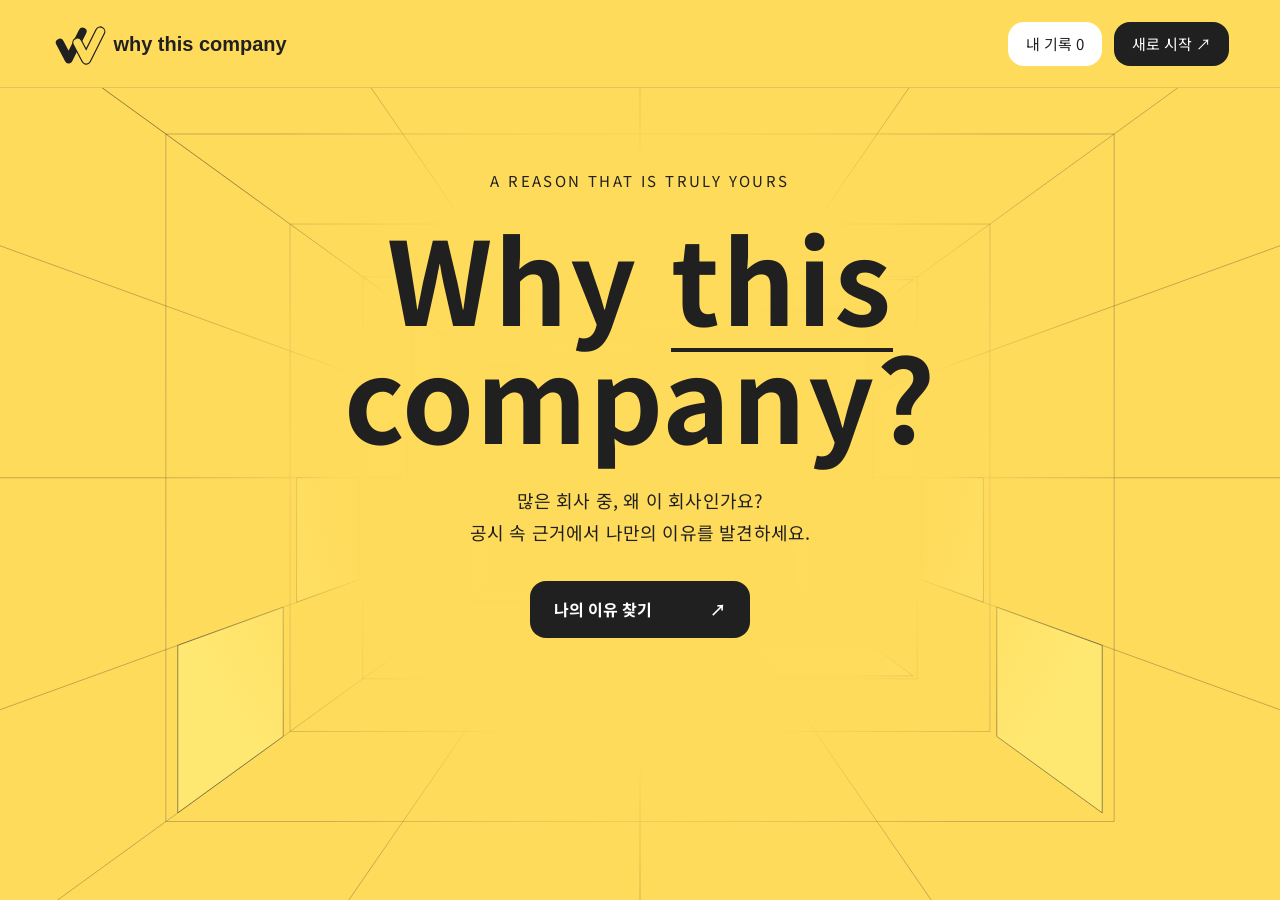
==== commit 27f22cbc: "feat: IR 분석 완료까지 로딩 대기, IR 카드 3줄 구성, 판정 기준 내부 문구 정리" ====
--- a/backend/app/static/index.html
+++ b/backend/app/static/index.html
@@ -1236,7 +1236,7 @@
 
 }
 
-function runLoad(){if(!picked.job||!picked.co){go('s2');return}$('#pickLine').textContent=picked.co+' · '+picked.job.name.replace('\\n',' ');$('#goQ').disabled=true;$('#goQ').classList.remove('ready');const box=$('#loader'),label=$('#loaderLabel'),names=['공시 원문을 읽고 수치를 대조하는 중입니다'];box.classList.remove('done');const t0=Date.now();const finish=()=>{box.classList.add('done');label.textContent='확인이 끝났습니다';$('#goQ').disabled=false;$('#goQ').classList.add('ready')};if(reduce){finish();return}const poll=()=>{if(!pickedJobId){setTimeout(poll,1000);return}fetch('/api/jobs/'+pickedJobId).then(r=>r.json()).then(j=>{jobResult=j;if(j.status==='done'){const e=Date.now()-t0;if(e<1500){setTimeout(finish,1500-e)}else{finish()}}else if(j.status==='error'){label.textContent=(j.result&&j.result.reason)||'조회 중 오류가 발생했습니다';}else{label.textContent=names[0];setTimeout(poll,2000)}})};poll()}
+function runLoad(){if(!picked.job||!picked.co){go('s2');return}$('#pickLine').textContent=picked.co+' · '+picked.job.name.replace('\\n',' ');$('#goQ').disabled=true;$('#goQ').classList.remove('ready');const box=$('#loader'),label=$('#loaderLabel'),names=['공시 원문을 읽고 수치를 대조하는 중입니다'];box.classList.remove('done');const t0=Date.now();const finish=()=>{box.classList.add('done');label.textContent='확인이 끝났습니다';$('#goQ').disabled=false;$('#goQ').classList.add('ready')};if(reduce){finish();return}const poll=()=>{if(!pickedJobId){setTimeout(poll,1000);return}fetch('/api/jobs/'+pickedJobId).then(r=>r.json()).then(j=>{jobResult=j;if(j.status==='done'){afterIR(()=>{const e=Date.now()-t0;if(e<1500){setTimeout(finish,1500-e)}else{finish()}},label)}else if(j.status==='error'){label.textContent=(j.result&&j.result.reason)||'조회 중 오류가 발생했습니다';}else{label.textContent=irNow()?'공시 원문과 IR 자료를 함께 읽는 중입니다':names[0];setTimeout(poll,2000)}})};poll()}
 
 function buildReport(){
 
@@ -1282,7 +1282,7 @@
     items.push({id:'none',no:'판정 결과',rule:'해당 없음',tag:'판정 기준을 넘은 항목 없음',title:'이 회사에서는 판정 기준을 넘는 항목이 없었습니다',basis:'쏠림·급변·의존·정체·투자 확대·수익성 악화 여섯 기준을 모두 검사했습니다',metric:'해당 없음',src:((jobResult&&jobResult.result&&jobResult.result.problems&&jobResult.result.problems[0]&&jobResult.result.problems[0].source)||''),q:'이 회사는 여섯 기준에서 특이사항이 없었습니다. 그렇다면 왜 이 회사인지, 어디서 근거를 찾으시겠어요?',follow:'',ev:[]});
   }
   return {co:S.company, job:S.job, status:S.basis_year+'년 사업보고서 · '+S.fs_basis+' 기준', items};
-}function splitBasis(raw){let t=(raw||'').trim();if(t.indexOf('(판정:')===0){t=t.slice(4);if(t.charAt(t.length-1)===')')t=t.slice(0,-1)}t=t.trim();const i=t.indexOf('(참조:');if(i===-1)return{main:t,ref:''};let main=t.slice(0,i).trim();let ref=t.slice(i+4).trim();while(ref.charAt(ref.length-1)===')')ref=ref.slice(0,-1);return{main:main,ref:ref.trim()}}
+}function splitBasis(raw){let t=String(raw||String()).split(' (자사 과거 대비 추이, 근거 3순위)').join(String()).split('자사 과거 대비 추이 (근거 3순위)').join('매출 2년 연속 감소').trim();if(t.indexOf('(판정:')===0){t=t.slice(4);if(t.charAt(t.length-1)===')')t=t.slice(0,-1)}t=t.trim();const i=t.indexOf('(참조:');if(i===-1)return{main:t,ref:''};let main=t.slice(0,i).trim();let ref=t.slice(i+4).trim();while(ref.charAt(ref.length-1)===')')ref=ref.slice(0,-1);return{main:main,ref:ref.trim()}}
 function renderReport(){
 const R=buildReport();
 const GOOD=(jobResult&&jobResult.result)?getSection(jobResult.result.report_text,'[잘하고 있는 것]'):'';
@@ -1318,13 +1318,15 @@
 function irNow(){return (irState&&irState.key===irKey())?irState:null}
 function irReady(){const s=irNow();return (s&&s.status==='done')?s.data:null}
 
-function irCardHTML(){const s=irNow();if(!s)return '';const head='<article class="report-none" id="irCard"><h3>회사가 밝힌 방향 · IR 자료</h3><div class="body">';let body='';if(s.status==='loading'){body='올린 IR 자료를 읽는 중입니다. 준비되면 이 자리에 표시됩니다.'}else if(s.status==='done'&&s.data.extractions&&s.data.extractions.length){body=s.data.extractions.map(x=>'<b>'+escapeHTML(x.item)+'</b> · '+escapeHTML(x.keyPoints)+(x.futureTrend?'<br>'+escapeHTML(x.futureTrend):'')+'<br><small>IR 자료 p.'+escapeHTML(x.page)+' · '+escapeHTML(x.quote)+'</small>').join('<br><br>')+(s.data.truncated?'<br><br><small>자료가 길어 앞부분만 읽었습니다.</small>':'')+'<br><br><small>회사가 IR 자료에서 밝힌 내용이며, 공시 판정과는 별개입니다.</small>'}else if(s.data&&s.data.reason==='not_ir'){body='IR 자료로 확인되지 않았습니다. 실적 발표, 기업설명회, 지속가능경영보고서 같은 자료인지 확인해 주세요.'}else{body='IR 자료에서 확인할 수 있는 방향을 찾지 못했습니다. 공시 결과는 그대로 확인할 수 있습니다.'}return head+body+'</div></article>'}
+function irCardHTML(){const s=irNow();if(!s)return String();const tidy=v=>String(v==null?String():v).split(' ').filter(Boolean).join(' ').split(' .').join('.').split(' ,').join(',').split(' )').join(')').split('( ').join('(');const head='<article class="report-none" id="irCard"><h3>회사가 밝힌 방향 · IR 자료</h3><div class="body" style="white-space:normal">';const small='<p style="margin:0;font-size:13px;color:#8b8888">';
+let body=String();if(s.status==='loading'){body='올린 IR 자료를 읽는 중입니다. 준비되면 이 자리에 표시됩니다.'}else if(s.status==='done'&&s.data.extractions&&s.data.extractions.length){body=s.data.extractions.map(x=>'<div style="margin:0 0 22px"><p style="margin:0 0 6px;font-weight:700;color:#202020">'+escapeHTML(x.item)+'</p><p style="margin:0 0 10px">'+escapeHTML(tidy(x.keyPoints))+'</p><p style="margin:0;font-size:13px;color:#8b8888">근거 (p.'+escapeHTML(x.page)+')</p></div>').join(String())+(s.data.truncated?small+'자료가 길어 앞부분만 읽었습니다.</p>':String())+small+'회사가 IR 자료에서 밝힌 내용이며, 공시 판정과는 별개입니다.</p>'}else if(s.data&&s.data.reason==='not_ir'){body='IR 자료로 확인되지 않았습니다. 실적 발표, 기업설명회, 지속가능경영보고서 같은 자료인지 확인해 주세요.'}else{body='IR 자료에서 확인할 수 있는 방향을 찾지 못했습니다. 공시 결과는 그대로 확인할 수 있습니다.'}return head+body+'</div></article>'}
 function fillIRCard(){const el=document.getElementById('irCard');if(el)el.outerHTML=irCardHTML()}
 
 function shapeSteps(){const MINQ=3,MAXQ=7;const j=picked.job.name.split(String.fromCharCode(10)).join(' ');const all=steps.filter(s=>s.kind==='q');const tail=steps.filter(s=>s.kind!=='q');const isIR=s=>String(s.id).indexOf('ir_')===0;const isCom=s=>s.id==='c0'||s.id==='c1'||s.id==='c2'||s.id==='c3';const irQ=all.filter(isIR).slice(0,3);const doc=all.filter(s=>s.id==='doc');const none=all.filter(s=>s.id==='none');const c1=all.filter(s=>s.id==='c1');const c0=all.filter(s=>s.id==='c0').map(s=>Object.assign({},s,{tag:'나의 이유',q:'왜 우리 회사에 지원했나요?',follow:'같은 기준에 맞는 다른 회사도 있을 텐데, 그중 우리 회사여야 하는 이유는 무엇인가요?'}));const fixQ=s=>s.q?s:Object.assign({},s,{q:'공시에서 확인된 이 사항을 '+j+' 직무에서는 어떻게 살펴봐야 한다고 보나요?'});
 const groups=[];const gi={};for(const s of all){if(isIR(s)||isCom(s)||s.id==='doc'||s.id==='none')continue;const base=String(s.id).split('_b')[0];if(!(base in gi)){gi[base]=groups.length;groups.push([])}groups[gi[base]].push(s)}const per=groups.length>=3?1:2;let disPool=[];for(let r=0;r<per;r++)for(const g of groups)if(g[r])disPool.push(fixQ(g[r]));if(!groups.length&&!irQ.length)disPool=none;
 const irPool=irQ.length?irQ:doc;const room=MAXQ-c0.length;const pd=[],pi=[];let a=0,b=0,turn=0;while(pd.length+pi.length<room&&(a<disPool.length||b<irPool.length)){if((turn%2===0&&a<disPool.length)||b>=irPool.length)pd.push(disPool[a++]);else pi.push(irPool[b++]);turn++}pd.sort((x,y)=>all.findIndex(s=>s.id===x.id)-all.findIndex(s=>s.id===y.id));let body=pd.concat(pi);if(body.length<room)body=body.concat(c1);const fill=[{kind:'q',id:'c2',tag:'나의 선택',q:'원하는 직무가 아닌 곳에 배정되면 어떻게 하겠어요?',follow:'그 경우에도 '+picked.co+'에 다니고 싶은 이유는 무엇인가요?'},{kind:'q',id:'c3',tag:'나의 선택',q:'여러 직무 중 '+j+' 직무를 고른 이유는 무엇인가요?',follow:'비슷한 다른 직무와 비교하면 무엇이 다르다고 보나요?'}];for(const f of fill){if(body.length+c0.length>=MINQ)break;body.push(f)}steps=body.slice(0,room).concat(c0,tail)}
 
+function afterIR(cb,label){const t=Date.now();const tick=()=>{const s=irNow();if(!s||s.status!=='loading'||Date.now()-t>150000){cb();return}if(label)label.textContent='공시 원문과 IR 자료를 함께 읽는 중입니다';setTimeout(tick,1000)};tick()}
 function addUploadStep(){const old=steps.findIndex(s=>s.id==='doc');if(old>=0)steps.splice(old,1);steps=steps.filter(s=>String(s.id).indexOf('ir_')!==0);const irD=irReady();const noneIdx=steps.findIndex(s=>s.id==='none');if(irD&&irD.questions&&irD.questions.length){steps.push(...irD.questions.map((x,k)=>({kind:'q',id:'ir_'+k,tag:'IR 자료에서 · '+x.category,q:x.question,follow:'자료의 몇 쪽에서 확인했나요? 회사가 밝힌 목표와 나의 해석을 구분해 보세요.',ev:[['근거','IR 자료 p.'+escapeHTML(x.page)+' · '+escapeHTML(x.quote)],['매핑',escapeHTML(x.mapping)+' — '+escapeHTML(x.skeleton)],['직무 연결',escapeHTML(x.jobConnection||'')]]})));return}const j=picked.job.name.replace('\n',' ');steps.splice(steps.findIndex(s=>s.kind==='sum'),0,{kind:'q',id:'doc',tag:'IR·실적발표 자료에서',q:`${picked.co}가 IR 자료에서 내세운 사업 방향 중 하나를 골라, ${j} 직무가 할 일을 설명해 보세요.`,follow:'자료의 몇 쪽에서 확인했나요? 회사가 밝힌 목표와 나의 해석을 구분해 보세요.',ev:[['참고 방법','직접 읽은 자료를 바탕으로 답해주세요. 자동 분석된 질문이 아닙니다.'],['자료 사용','IR 자료의 목표 수치는 공시 수치와 섞지 않습니다.']]})}
 
 function download(){const j=picked.job.name.replace('\n',' ');let text=`${picked.co} / ${j} — 나의 지원동기 답변\n\n공시 미연결 프론트엔드 시안: 조건을 가정한 질문과 직접 작성한 답변입니다.\n\n`;steps.filter(s=>s.kind==='q').forEach((s,i)=>text+=`${i+1}. ${s.q}\n\n내 답: ${answers[s.id]?.trim()||'(아직 답하지 않음)'}\n\n`);const url=URL.createObjectURL(new Blob(['\ufeff'+text],{type:'text/plain;charset=utf-8'})),a=document.createElement('a');a.href=url;a.download=`why-this-company_${picked.co}_답변.txt`;document.body.appendChild(a);a.click();a.remove();setTimeout(()=>URL.revokeObjectURL(url),1000);notifyText('답변 파일을 내려받습니다.')}
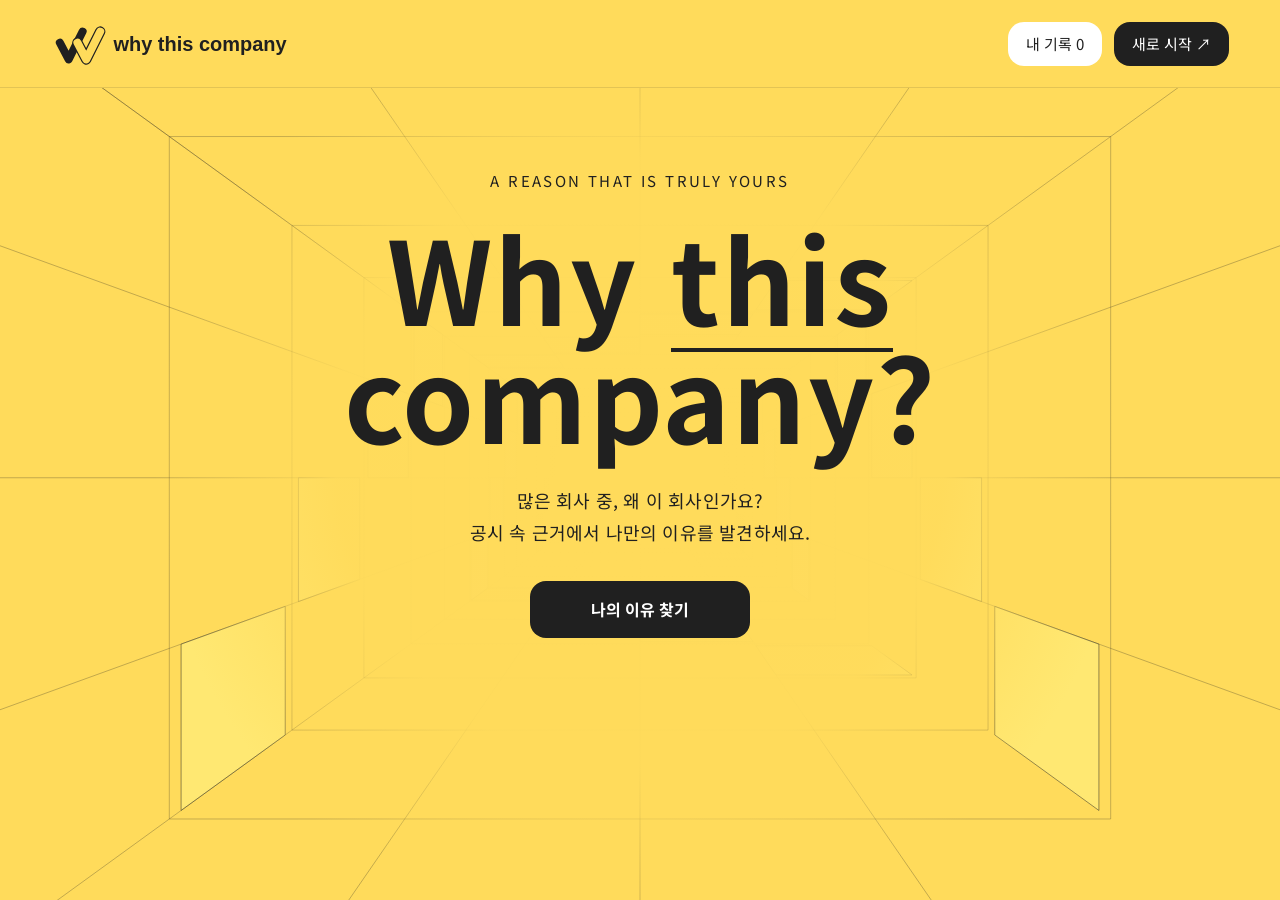
==== commit 5a25ecb9: "feat: 질문 근거 칸 정리, 판정 기준 토글 추가, 화면 문구·버튼 정리, 모아보기 푸터 추가" ====
--- a/backend/app/static/index.html
+++ b/backend/app/static/index.html
@@ -24,7 +24,7 @@
 
 </style>
 
-<style>html{scroll-behavior:auto}body{background:#fff;font-size:17px}.app-header{position:relative;height:88px;width:100%;display:flex;align-items:center;justify-content:space-between;padding:0 4vw;background:#ffdb5b;z-index:15;border-bottom:1px solid #20202020}.brand{background:none;font-weight:700;font-size:32px;letter-spacing:.01em}.brand span{font-size:18px;margin-left:7px}.app-actions{display:flex;gap:12px}.app-actions button{border-radius:16px;padding:10px 18px;background:#fff;font-size:15px}.app-actions #restart{background:#202020;color:#fff}.journey{display:none;justify-content:center;gap:32px;background:#fff;padding:15px;border-bottom:1px solid #20202020;font-size:15px}.journey.visible{display:flex}.journey .active{font-weight:700;border-bottom:2px solid #202020}.screen{display:none;min-height:calc(100svh - 88px)}.screen.on{display:block}.screen>.wrap{padding:48px 4vw;max-width:1200px!important}.screen#s1{position:relative;min-height:calc(100svh - 88px);height:calc(100svh - 88px);background:#ffdb5b;overflow:hidden}#tunnel{position:absolute;width:100%;height:100%;inset:0}.intro{position:relative;display:flex;flex-direction:column;align-items:center;padding:clamp(50px,9vh,110px) 24px 100px;pointer-events:none}.intro>*{pointer-events:auto}.intro-kicker{font-size:15px;letter-spacing:.16em;margin:0 0 24px}.hero-title{background:none;font-size:clamp(68px,9vw,130px);font-weight:700;letter-spacing:.015em;line-height:1.02;text-align:center;padding:0}.hero-title span{display:block}.hero-title mark{background:none;border-bottom:5px solid #202020;padding:0}.intro-copy{font-size:18px;line-height:1.8;margin:32px 0;text-align:left}.intro .btn{min-width:220px;justify-content:space-between}.intro-foot{position:absolute;bottom:22px;left:4vw;right:4vw;display:flex;align-items:center;justify-content:space-between;font-size:15px}.intro-foot button{background:#ffffffa8;border:1px solid #20202025;border-radius:100px;padding:9px 16px;font-size:15px}.map-head{display:flex;justify-content:space-between;gap:30px;align-items:end;margin-bottom:24px}.map-head h2{margin:0;font-size:36px}.map-head>span{font-size:16px;color:#575656}.map-layout{display:grid;grid-template-columns:minmax(0,1fr) 310px;gap:32px;align-items:center}.graph{min-width:0;background:#fff;overflow:visible}.map-panel{background:#f3f3f3;border-radius:24px;padding:26px}.map-panel h3{font-size:26px;margin-top:12px}.map-panel p{font-size:15px}.map-panel .tag{font-size:15px;line-height:1.8}.job-choice{padding:13px 14px;background:#fff;border:1px solid #20202020;border-radius:16px;text-align:left;font-size:16px;width:100%;margin-top:8px;display:flex;justify-content:space-between}.job-choice:hover{background:#ffdb5b}.map-back{padding:10px 0;background:none;text-decoration:underline;font-size:15px;margin-top:16px}.micro,.sample-note{font-size:15px;color:#575656}.sample-note{background:#fff386;padding:16px 20px;border-radius:16px}.map-panel input{width:100%;border:1px solid #20202060;padding:12px;border-radius:16px;margin-top:8px;font-size:15px}.map-panel label{font-size:15px}#companyResults{max-height:290px;overflow:auto;margin-top:12px}.company-option{width:100%;text-align:left;padding:13px 8px;font-size:15px;border-bottom:1px solid #20202020;background:none}.company-option:hover{background:#fff386}.company-option small{display:block;font-size:15px;color:#575656}#s3{background:#fff386}#s3>.wrap{max-width:930px!important;padding-top:8vh}.pick{display:inline-block;border:1px solid #20202040;border-radius:100px;padding:7px 16px;font-size:16px}.title-role{font-weight:700;letter-spacing:.02em}#s3 h2{font-size:40px;margin:24px 0}.lead{margin:22px 0;color:#575656;line-height:1.8}ol{padding-left:23px;line-height:2}.progress{height:4px;background:#f3f3f3}.progress i{height:100%;display:block;background:#202020;transition:width .2s}.qwrap{max-width:1100px;padding:36px 32px 80px;margin:auto}.qtop{display:flex;justify-content:space-between;gap:20px;font-size:15px;padding-bottom:22px;border-bottom:1px solid #20202030}.qtop .count{white-space:nowrap}.step{padding-top:28px}.tag{font-size:15px;font-weight:600;margin:0 0 16px;letter-spacing:.04em}.qbig{font-size:clamp(26px,3vw,38px);line-height:1.5;margin:0 0 24px;word-break:keep-all}.why{font-size:17px;line-height:1.85;color:#575656}.ev{padding:24px 28px;background:#fff386;border-radius:24px;font-size:15px;margin:24px 0}.ev>div{display:grid;grid-template-columns:120px 1fr;gap:16px;margin:8px 0}.ev dt{font-weight:600}.ev dd{margin:0}.ev a,.quote a{text-decoration:underline}.ans{display:block;width:100%;min-height:180px;padding:22px;border:1px solid #20202065;border-radius:20px;resize:vertical;font-size:17px;line-height:1.8;background:#fff}.answer-meta{display:flex;justify-content:space-between;font-size:15px;color:#575656;margin-top:8px}.follow{background:#f3f3f3;border-radius:16px;padding:18px 22px;font-size:16px}.follow>button{background:none;padding:0;font-size:15px}.follow .body{display:none}.follow.open .body{display:block;margin-top:16px}.step .nav{height:auto;display:flex;justify-content:flex-start;flex-wrap:wrap;gap:14px;margin-top:28px}.next,.prev,.pick-file,.skip{font-size:16px;border-radius:16px;padding:14px 24px;background:#202020;color:#fff}.prev,.skip{background:#f3f3f3;color:#202020}.hint{font-size:15px;color:#575656;margin-left:auto}.quote{background:#fff386;border-radius:24px;padding:28px;font-size:24px;line-height:1.7}.src{font-size:15px;color:#575656;margin-top:18px}.uploadbox{padding:32px;border:1px dashed #20202070;border-radius:24px;background:#f3f3f3;margin:28px 0}.uploadbox.dragover{background:#fff386;border:2px solid #202020}.filerow{display:flex;gap:16px;align-items:center;flex-wrap:wrap}.fname{overflow-wrap:anywhere;padding:14px 0}.fname button{background:none;text-decoration:underline;margin-left:12px}.sumhead{font-size:40px}.sumlead{color:#575656}.sumitem{padding:26px 0;border-bottom:1px solid #20202025}.sq{font-size:22px;line-height:1.6}.sa{white-space:pre-wrap;overflow-wrap:anywhere;font-size:17px}.empty{color:#575656}.foot{display:flex;gap:12px;flex-wrap:wrap;margin:32px 0}.ghost{background:#f3f3f3;color:#202020}.urlbox{background:#fff386;border-radius:20px;padding:24px;font-size:15px}.urlbox b{display:block;margin-bottom:12px}.urlbox input{width:100%;padding:12px;border-radius:12px;border:1px solid #20202035;background:#fff;margin-bottom:12px}.folds{margin-top:32px}.fold{padding:16px 0;border-bottom:1px solid #20202025}.disclaim{font-size:15px;color:#575656;margin-top:32px}.history-dialog{border:1px solid #20202040;border-radius:24px;max-width:720px;width:calc(100% - 32px);padding:30px;max-height:85svh}.history-dialog::backdrop{background:#20202055}.dialog-head{display:flex;justify-content:space-between;gap:20px;align-items:center}.dialog-head h2{font-size:28px;margin:0}.dialog-head button{background:#f3f3f3;border-radius:50%;width:42px;height:42px}.record{display:flex;align-items:center;gap:16px;border-bottom:1px solid #20202025;padding:20px 0}.record .resume{text-align:left;flex:1;background:none;font-size:16px}.record small{font-size:15px;color:#575656}.record .delete{background:none;text-decoration:underline;font-size:15px}.empty-records{padding:32px 0}.toast{position:fixed;bottom:24px;left:50%;transform:translateX(-50%);max-width:calc(100% - 32px);background:#202020;color:#fff;border-radius:16px;padding:14px 24px;z-index:100;font-size:15px;box-shadow:0 1px 8px #20202020}.screen button:disabled{opacity:.45;cursor:not-allowed}.screen button,.app-header button{touch-action:manipulation}@media(max-width:900px){.map-layout{grid-template-columns:1fr 270px;gap:16px}.map-panel{padding:20px}.map-head{display:block}.map-head>span{display:block;margin-top:12px}.brand span{font-size:16px}}@media(max-width:650px){.app-header{height:74px;padding:0 18px}.brand{font-size:28px;padding:0}.brand span{display:none}.app-actions{gap:8px}.app-actions button{padding:9px 12px}.screen#s1{min-height:690px;height:calc(100svh - 74px)}.intro{padding:125px 20px 100px}.intro-kicker{font-size:15px;letter-spacing:.035em}.hero-title{font-size:66px}.intro-copy{font-size:16px}.intro-foot{align-items:end;gap:24px}.intro-foot>span{max-width:125px}.journey{gap:18px;padding:13px 8px;font-size:15px}.screen>.wrap{padding:32px 20px}.map-head h2{font-size:28px}.map-layout{display:flex;flex-direction:column}.graph{width:100%;height:390px}.map-panel{width:100%}#jobButtons{display:grid;grid-template-columns:1fr 1fr;gap:8px}.job-choice{font-size:15px;margin:0;padding:12px}.map-panel .tag{margin-bottom:8px}.map-panel h3{margin:8px 0}#s3>.wrap{padding-top:36px}#s3 h2{font-size:30px}.qwrap{padding:26px 20px 50px}.qtop{font-size:15px}.qbig{font-size:25px}.ev{padding:20px}.ev>div{grid-template-columns:1fr;gap:3px;margin:15px 0}.quote{padding:22px;font-size:21px}.hint{width:100%;margin:0}.sumhead{font-size:30px}.foot .btn{width:100%}.uploadbox{padding:22px}.history-dialog{padding:22px}.record{gap:8px}.record .resume{font-size:15px}.intro .btn{font-size:16px}}
+<style>html{scroll-behavior:auto}body{background:#fff;font-size:17px}.app-header{position:relative;height:88px;width:100%;display:flex;align-items:center;justify-content:space-between;padding:0 4vw;background:#ffdb5b;z-index:15;border-bottom:1px solid #20202020}.brand{background:none;font-weight:700;font-size:32px;letter-spacing:.01em}.brand span{font-size:18px;margin-left:7px}.app-actions{display:flex;gap:12px}.app-actions button{border-radius:16px;padding:10px 18px;background:#fff;font-size:15px}.app-actions #restart{background:#202020;color:#fff}.journey{display:none;justify-content:center;gap:32px;background:#fff;padding:15px;border-bottom:1px solid #20202020;font-size:15px}.journey.visible{display:flex}.journey .active{font-weight:700;border-bottom:2px solid #202020}.screen{display:none;min-height:calc(100svh - 88px)}.screen.on{display:block}.screen>.wrap{padding:48px 4vw;max-width:1200px!important}.screen#s1{position:relative;min-height:calc(100svh - 88px);height:calc(100svh - 88px);background:#ffdb5b;overflow:hidden}#tunnel{position:absolute;width:100%;height:100%;inset:0}.intro{position:relative;display:flex;flex-direction:column;align-items:center;padding:clamp(50px,9vh,110px) 24px 100px;pointer-events:none}.intro>*{pointer-events:auto}.intro-kicker{font-size:15px;letter-spacing:.16em;margin:0 0 24px}.hero-title{background:none;font-size:clamp(68px,9vw,130px);font-weight:700;letter-spacing:.015em;line-height:1.02;text-align:center;padding:0}.hero-title span{display:block}.hero-title mark{background:none;border-bottom:5px solid #202020;padding:0}.intro-copy{font-size:18px;line-height:1.8;margin:32px 0;text-align:left}.intro .btn{min-width:220px;justify-content:center}.intro-foot{position:absolute;bottom:22px;left:4vw;right:4vw;display:flex;align-items:center;justify-content:space-between;font-size:15px}.intro-foot button{background:#ffffffa8;border:1px solid #20202025;border-radius:100px;padding:9px 16px;font-size:15px}.map-head{display:flex;justify-content:space-between;gap:30px;align-items:end;margin-bottom:24px}.map-head h2{margin:0;font-size:36px}.map-head>span{font-size:16px;color:#575656}.map-layout{display:grid;grid-template-columns:minmax(0,1fr) 310px;gap:32px;align-items:center}.graph{min-width:0;background:#fff;overflow:visible}.map-panel{background:#f3f3f3;border-radius:24px;padding:26px}.map-panel h3{font-size:26px;margin-top:12px}.map-panel p{font-size:15px}.map-panel .tag{font-size:15px;line-height:1.8}.job-choice{padding:13px 14px;background:#fff;border:1px solid #20202020;border-radius:16px;text-align:left;font-size:16px;width:100%;margin-top:8px;display:flex;justify-content:space-between}.job-choice:hover{background:#ffdb5b}.map-back{padding:10px 0;background:none;text-decoration:underline;font-size:15px;margin-top:16px}.micro,.sample-note{font-size:15px;color:#575656}.sample-note{background:#fff386;padding:16px 20px;border-radius:16px}.map-panel input{width:100%;border:1px solid #20202060;padding:12px;border-radius:16px;margin-top:8px;font-size:15px}.map-panel label{font-size:15px}#companyResults{max-height:290px;overflow:auto;margin-top:12px}.company-option{width:100%;text-align:left;padding:13px 8px;font-size:15px;border-bottom:1px solid #20202020;background:none}.company-option:hover{background:#fff386}.company-option small{display:block;font-size:15px;color:#575656}#s3{background:#fff386}#s3>.wrap{max-width:930px!important;padding-top:8vh}.pick{display:inline-block;border:1px solid #20202040;border-radius:100px;padding:7px 16px;font-size:16px}.title-role{font-weight:700;letter-spacing:.02em}#s3 h2{font-size:40px;margin:24px 0}.lead{margin:22px 0;color:#575656;line-height:1.8}ol{padding-left:23px;line-height:2}.progress{height:4px;background:#f3f3f3}.progress i{height:100%;display:block;background:#202020;transition:width .2s}.qwrap{max-width:1100px;padding:36px 32px 80px;margin:auto}.qtop{display:flex;justify-content:space-between;gap:20px;font-size:15px;padding-bottom:22px;border-bottom:1px solid #20202030}.qtop .count{white-space:nowrap}.step{padding-top:28px}.tag{font-size:15px;font-weight:600;margin:0 0 16px;letter-spacing:.04em}.qbig{font-size:clamp(26px,3vw,38px);line-height:1.5;margin:0 0 24px;word-break:keep-all}.why{font-size:17px;line-height:1.85;color:#575656}.ev{padding:24px 28px;background:#fff386;border-radius:24px;font-size:15px;margin:24px 0}.ev>div{display:grid;grid-template-columns:120px 1fr;gap:16px;margin:8px 0}.ev dt{font-weight:600}.ev dd{margin:0}.ev a,.quote a{text-decoration:underline}.ans{display:block;width:100%;min-height:180px;padding:22px;border:1px solid #20202065;border-radius:20px;resize:vertical;font-size:17px;line-height:1.8;background:#fff}.answer-meta{display:flex;justify-content:space-between;font-size:15px;color:#575656;margin-top:8px}.follow{background:#f3f3f3;border-radius:16px;padding:18px 22px;font-size:16px}.follow>button{background:none;padding:0;font-size:15px}.follow .body{display:none}.follow.open .body{display:block;margin-top:16px}.step .nav{height:auto;display:flex;justify-content:flex-start;flex-wrap:wrap;gap:14px;margin-top:28px}.next,.prev,.pick-file,.skip{font-size:16px;border-radius:16px;padding:14px 24px;background:#202020;color:#fff}.prev,.skip{background:#f3f3f3;color:#202020}.hint{font-size:15px;color:#575656;margin-left:auto}.quote{background:#fff386;border-radius:24px;padding:28px;font-size:24px;line-height:1.7}.src{font-size:15px;color:#575656;margin-top:18px}.uploadbox{padding:32px;border:1px dashed #20202070;border-radius:24px;background:#f3f3f3;margin:28px 0}.uploadbox.dragover{background:#fff386;border:2px solid #202020}.filerow{display:flex;gap:16px;align-items:center;flex-wrap:wrap}.fname{overflow-wrap:anywhere;padding:14px 0}.fname button{background:none;text-decoration:underline;margin-left:12px}.sumhead{font-size:40px}.sumlead{color:#575656}.sumitem{padding:26px 0;border-bottom:1px solid #20202025}.sq{font-size:22px;line-height:1.6}.sa{white-space:pre-wrap;overflow-wrap:anywhere;font-size:17px}.empty{color:#575656}.foot{display:flex;gap:12px;flex-wrap:wrap;margin:32px 0}.ghost{background:#f3f3f3;color:#202020}.urlbox{background:#fff386;border-radius:20px;padding:24px;font-size:15px}.urlbox b{display:block;margin-bottom:12px}.urlbox input{width:100%;padding:12px;border-radius:12px;border:1px solid #20202035;background:#fff;margin-bottom:12px}.folds{margin-top:32px}.fold{padding:16px 0;border-bottom:1px solid #20202025}.disclaim{font-size:15px;color:#575656;margin-top:32px}.history-dialog{border:1px solid #20202040;border-radius:24px;max-width:720px;width:calc(100% - 32px);padding:30px;max-height:85svh}.history-dialog::backdrop{background:#20202055}.dialog-head{display:flex;justify-content:space-between;gap:20px;align-items:center}.dialog-head h2{font-size:28px;margin:0}.dialog-head button{background:#f3f3f3;border-radius:50%;width:42px;height:42px}.record{display:flex;align-items:center;gap:16px;border-bottom:1px solid #20202025;padding:20px 0}.record .resume{text-align:left;flex:1;background:none;font-size:16px}.record small{font-size:15px;color:#575656}.record .delete{background:none;text-decoration:underline;font-size:15px}.empty-records{padding:32px 0}.toast{position:fixed;bottom:24px;left:50%;transform:translateX(-50%);max-width:calc(100% - 32px);background:#202020;color:#fff;border-radius:16px;padding:14px 24px;z-index:100;font-size:15px;box-shadow:0 1px 8px #20202020}.screen button:disabled{opacity:.45;cursor:not-allowed}.screen button,.app-header button{touch-action:manipulation}@media(max-width:900px){.map-layout{grid-template-columns:1fr 270px;gap:16px}.map-panel{padding:20px}.map-head{display:block}.map-head>span{display:block;margin-top:12px}.brand span{font-size:16px}}@media(max-width:650px){.app-header{height:74px;padding:0 18px}.brand{font-size:28px;padding:0}.brand span{display:none}.app-actions{gap:8px}.app-actions button{padding:9px 12px}.screen#s1{min-height:690px;height:calc(100svh - 74px)}.intro{padding:125px 20px 100px}.intro-kicker{font-size:15px;letter-spacing:.035em}.hero-title{font-size:66px}.intro-copy{font-size:16px}.intro-foot{align-items:end;gap:24px}.intro-foot>span{max-width:125px}.journey{gap:18px;padding:13px 8px;font-size:15px}.screen>.wrap{padding:32px 20px}.map-head h2{font-size:28px}.map-layout{display:flex;flex-direction:column}.graph{width:100%;height:390px}.map-panel{width:100%}#jobButtons{display:grid;grid-template-columns:1fr 1fr;gap:8px}.job-choice{font-size:15px;margin:0;padding:12px}.map-panel .tag{margin-bottom:8px}.map-panel h3{margin:8px 0}#s3>.wrap{padding-top:36px}#s3 h2{font-size:30px}.qwrap{padding:26px 20px 50px}.qtop{font-size:15px}.qbig{font-size:25px}.ev{padding:20px}.ev>div{grid-template-columns:1fr;gap:3px;margin:15px 0}.quote{padding:22px;font-size:21px}.hint{width:100%;margin:0}.sumhead{font-size:30px}.foot .btn{width:100%}.uploadbox{padding:22px}.history-dialog{padding:22px}.record{gap:8px}.record .resume{font-size:15px}.intro .btn{font-size:16px}}
 
 </style><style>@font-face {
 
@@ -890,7 +890,7 @@
 
   <section class="screen on" id="s1">
 
-    <canvas id="tunnel" aria-hidden="true"></canvas><div class="intro"><p class="intro-kicker">A REASON THAT IS TRULY YOURS</p><button class="hero-title" data-go="s2" aria-label="직무와 기업 탐색 시작"><span>Why <mark>this</mark></span><span>company?</span></button><p class="intro-copy">많은 회사 중, 왜 이 회사인가요?<br>공시 속 근거에서 나만의 이유를 발견하세요.</p><button class="btn" data-go="s2">나의 이유 찾기 <span>↗</span></button></div>
+    <canvas id="tunnel" aria-hidden="true"></canvas><div class="intro"><p class="intro-kicker">A REASON THAT IS TRULY YOURS</p><button class="hero-title" data-go="s2" aria-label="직무와 기업 탐색 시작"><span>Why <mark>this</mark></span><span>company?</span></button><p class="intro-copy">많은 회사 중, 왜 이 회사인가요?<br>공시 속 근거에서 나만의 이유를 발견하세요.</p><button class="btn" data-go="s2">나의 이유 찾기</button></div>
 
   </section>
 
@@ -1214,7 +1214,7 @@
 
 function go(id){clearTimeout(loadTimer);document.querySelectorAll('.screen').forEach(s=>{s.classList.toggle('on',s.id===id);s.setAttribute('aria-hidden',String(s.id!==id))});$('#journey').classList.toggle('visible',id!=='s1');let n={s2:0,s2u:1,s3:1,s3r:2,s4:cur===steps.length-1?4:3}[id];$('#journey').querySelectorAll('span').forEach((s,i)=>s.classList.toggle('active',i===n));if(id==='s2'){storeAnswers();activeId=null;upload=null;uploadFile=null;resetMap();}if(id==='s2u'){if(!picked.job||!picked.co){go('s2');return}renderUpload()}if(id==='s3')runLoad();if(id==='s3r'){if(!picked.job||!picked.co){go('s2');return}renderReport()}window.scrollTo({top:0,behavior:'instant'});const heading=document.querySelector('#'+id+' h2');if(heading){heading.tabIndex=-1;heading.focus({preventScroll:true})}}
 
-function pickJob(job){sel=job.id;picked.job=job;$('#mapTitle').textContent=job.name.replace('\n',' ')+(['proc','sales','plan'].includes(job.id)?'으로':'로')+' 만나는 회사';$('#mapSub').textContent='연결된 기업 또는 검색 결과에서 회사를 선택하세요';$('#mapBack').hidden=false;$('#panelTitle').textContent='어느 회사가 궁금한가요?';$('#panelHelp').textContent='';$('#jobButtons').hidden=true;$('#companySearchWrap').hidden=false;$('#companySearch').value='';companyList()}
+function pickJob(job){sel=job.id;picked.job=job;$('#mapTitle').textContent=job.name.replace('\n',' ')+(['proc','sales','plan'].includes(job.id)?'으로':'로')+' 만나는 회사';$('#mapSub').textContent=String();$('#mapBack').hidden=false;$('#panelTitle').textContent='어느 회사가 궁금한가요?';$('#panelHelp').textContent='';$('#jobButtons').hidden=true;$('#companySearchWrap').hidden=false;$('#companySearch').value='';companyList()}
 
 function resetMap(){sel=null;picked={job:null,co:null};$('#mapTitle').textContent='지원할 직무를 고르세요';$('#mapSub').textContent='';$('#mapBack').hidden=true;$('#panelTitle').textContent='어떤 일에 끌리나요?';$('#panelHelp').textContent='원을 누르거나 아래 직무를 선택하세요.';$('#jobButtons').hidden=false;$('#companySearchWrap').hidden=true;$('#jobButtons').innerHTML=JOBS.map(j=>`<button class="job-choice" data-job="${j.id}">${escapeHTML(j.name.replace('\n',' '))}<span>↗</span></button>`).join('');$('#jobButtons').querySelectorAll('[data-job]').forEach(b=>b.onclick=()=>{window.globeFocus?.(b.dataset.job);pickJob(JOBS.find(j=>j.id===b.dataset.job))})}
 
@@ -1267,7 +1267,7 @@
     const tag=p.title;
     const q = qs.find(q => q.source_title === p.title) || null;
     const title=p.title.replace(/^주목\s+\d+\.\s*/, '')
-    const ev=[['자료 상태','공시 연결됨'],['수치 · 기준', p.value || '확인 불가'],['원문 위치', (p.source_position || '') + ' · ' + `<a href="${p.source}" target="_blank" rel="noopener noreferrer">원문 보기 ↗</a>`]];
+    const ev=[['주목 사항', String(p.value||String()).split('(판정:')[0].trim() || '확인 불가'],['원문 위치', (p.source_position || '') + ' · ' + `<a href="${p.source}" target="_blank" rel="noopener noreferrer">원문 보기 ↗</a>`]];
     const bullets = q ? splitBullets(q.text) : [];
     if (bullets.length === 0) {
       return {id:'d'+i, no:noBase, tag, title, basis:p.basis||'', metric:(() => { const v = p.value || ''; const idx = v.indexOf('(판정:'); return idx === -1 ? v : v.slice(0, idx); })(), q:'', follow:'', ev:ev};
@@ -1290,20 +1290,20 @@
 const KP=(jobResult&&jobResult.result&&jobResult.result.kipris&&jobResult.result.kipris.ok)?jobResult.result.kipris:null;
 const KPHTML=KP?`<article class="report-ip"><h3>기술 쪽에서 보이는 것</h3><div class="body">최근 ${KP.years}년 특허 출원 <b>${KP.count}건</b><div class="kw">${(KP.keywords||[]).map(w=>`<span>${escapeHTML(w)}</span>`).join('')}</div></div><p class="src">회사가 특허청에 등록한 출원인명이 회사명과 다를 수 있으니, 직접 확인해보는 것을 권합니다.</p></article>`:'';
 $('#pickLineR').textContent=R.co+' · '+R.job;
-$('#reportStage').innerHTML=`<p class="report-note"><span class="dot"></span>${escapeHTML(R.status)}${upload?` · IR 자료 <b>${escapeHTML(upload)}</b> 연결됨`:''}</p><div class="report-grid">${R.items.filter(it=>!it.id.includes('_b')).map((it,k)=>it.rule==='공통'?`<article class="report-card wide"><div class="report-head"><span class="report-rule">공통 질문</span></div><p class="report-q" style="font-size:1.3em;line-height:1.75">${escapeHTML(it.q)}</p></article>`:`<article class="report-card${it.id==='risk'?' wide':''}"><div class="report-head"><span class="report-rule">${escapeHTML(it.rule)}</span><span class="report-no">${escapeHTML(it.no)}</span></div><h3>${escapeHTML(it.title)}</h3><dl><dt>수치</dt><dd>${escapeHTML(it.metric)}</dd><dt>기준</dt><dd>${escapeHTML(splitBasis(it.basis).main)}</dd>${splitBasis(it.basis).ref?`<dt>참조</dt><dd>${escapeHTML(splitBasis(it.basis).ref)}</dd>`:''}</dl></article>`).join('')}</div>${KPHTML}${GOOD?`<article class="report-good"><h3>잘하고 있는 것</h3><div class="body">${escapeHTML(GOOD).split(String.fromCharCode(10)).join('<br>')}</div></article>`:''}${NONE?`<article class="report-none"><h3>확인 결과 특이사항 없음</h3><div class="body">${escapeHTML(NONE).split(String.fromCharCode(10)).join('<br>')}</div></article>`:''}${irCardHTML()}`;
+$('#reportStage').innerHTML=`<p class="report-note"><span class="dot"></span>${escapeHTML(R.status)}${upload?` · IR 자료 <b>${escapeHTML(upload)}</b> 연결됨`:''}</p><div class="report-grid">${R.items.filter(it=>!it.id.includes('_b')).map((it,k)=>it.rule==='공통'?`<article class="report-card wide"><div class="report-head"><span class="report-rule">공통 질문</span></div><p class="report-q" style="font-size:1.3em;line-height:1.75">${escapeHTML(it.q)}</p></article>`:`<article class="report-card${it.id==='risk'?' wide':''}"><div class="report-head"><span class="report-rule">${escapeHTML(it.rule)}</span><span class="report-no">${escapeHTML(it.no)}</span></div><h3>${escapeHTML(it.title)}</h3><dl><dt>수치</dt><dd>${escapeHTML(it.metric)}</dd></dl></article>`).join('')}</div>${KPHTML}${GOOD?`<article class="report-good"><h3>잘하고 있는 것</h3><div class="body">${escapeHTML(GOOD).split(String.fromCharCode(10)).join('<br>')}</div></article>`:''}${NONE?`<article class="report-none"><h3>확인 결과 특이사항 없음</h3><div class="body">${escapeHTML(NONE).split(String.fromCharCode(10)).filter(l=>l.trim().indexOf('- ')===0).map(l=>l.split(' — ')[0]).join('<br>')}</div></article>`:''}${irCardHTML()}${criteriaHTML()}`;
 const h=document.querySelector('#s3r h2');if(h){h.tabIndex=-1;h.focus({preventScroll:true})}}function buildSteps(){const j=picked.job.name.replace('\n',' '),co=picked.co,R=buildReport();steps=R.items.map(it=>({kind:'q',id:it.id,tag:it.tag,q:it.q,why:it.why,follow:it.follow,ev:it.ev}));steps.push({kind:'q',id:'c0',tag:'나의 이유',q:`많은 회사 중 왜 ${co}인가요?`,follow:`같은 기준에 맞는 다른 회사도 있을 텐데, 그중 ${co}여야 하는 이유는 무엇인가요?`},{kind:'q',id:'c1',tag:'나의 시작',q:`${co}의 ${j} 직무에 입사하면, 가장 먼저 해보고 싶은 일은 무엇인가요?`,follow:'그 일을 하려면 지금 어떤 준비가 더 필요하다고 보나요?'},{kind:'sum'});cur=0;answers={};docType='ir';if(upload)addUploadStep();shapeSteps()}
 
 function renderQuestions(){buildSteps();activeId=Date.now().toString(36)+Math.random().toString(36).slice(2,8);$('#qMeta').textContent=picked.co+' · '+picked.job.name.replace('\n',' ');history.replaceState(null,'',location.pathname+location.search+'#report='+activeId);renderStep();storeAnswers()}
 
-function renderStep(){const st=steps[cur];if(!st)return;$('#qCount').textContent=st.kind==='sum'?'내 답변 모아보기':'질문 '+steps.slice(0,cur+1).filter(s=>s.kind==='q').length+' / '+steps.filter(s=>s.kind==='q').length;stage4.innerHTML=`<div class="step in"><div class="body">${st.kind==='sum'?summaryHTML():stepHTML(st)}</div></div>`;wire(stage4.firstElementChild,st);updateBar();$('#journey').querySelectorAll('span').forEach((s,i)=>s.classList.toggle('active',i===(st.kind==='sum'?4:3)));window.scrollTo({top:0,behavior:'instant'});storeAnswers()}
-
-function uploadHTML(){return `<p class="tag">OPTIONAL / 더 깊이 이해하기</p><h2 class="qbig title-role upload-heading">회사 자료가 있다면, 함께 살펴볼까요?</h2><p class="why">IR·실적발표 자료를 참고해 생각을 넓혀보세요.<br>IR 보고서는 각 회사 홈페이지의 투자정보(IR) 메뉴에 비정기적으로 올라옵니다.<br>파일은 이 세션에서만 보관합니다.</p><div class="uploadbox" id="dropzone"><p>IR 보고서 PDF를 여기로 끌어 놓거나 파일을 선택하세요. (최대 1개, 20MB)</p>${upload?`<p class="fname"><b>${escapeHTML(upload)}</b> · 선택됨<button data-act="rm">파일 빼기</button></p>`:''}<div class="filerow"><button class="pick-file" data-act="pick">${upload?'파일 바꾸기':'파일 고르기'} ↗</button>${uploadFile?'<button class="skip" data-act="preview">선택한 PDF 열기 ↗</button>':''}</div><input type="file" accept=".pdf,application/pdf" hidden data-act="input"><p class="micro">올린 PDF는 이 브라우저에서 글자만 뽑아 분석하며, 파일과 내용은 저장하지 않습니다.</p></div><div class="nav"><button class="next" data-act="next">${upload?'이 자료와 질문 시작':'자료 없이 질문 시작'} ↗</button><button class="text-button" data-act="backMap">← 회사 다시 선택</button></div>`}
+function renderStep(){const st=steps[cur];if(!st)return;$('#qCount').textContent=st.kind==='sum'?'내 답변 모아보기':'질문 '+steps.slice(0,cur+1).filter(s=>s.kind==='q').length+' / '+steps.filter(s=>s.kind==='q').length;stage4.innerHTML=`<div class="step in"><div class="body">${st.kind==='sum'?summaryHTML():stepHTML(st)}</div></div>${criteriaHTML()}`;wire(stage4.firstElementChild,st);updateBar();$('#journey').querySelectorAll('span').forEach((s,i)=>s.classList.toggle('active',i===(st.kind==='sum'?4:3)));window.scrollTo({top:0,behavior:'instant'});storeAnswers()}
+
+function uploadHTML(){return `<p class="tag">OPTIONAL / 더 깊이 이해하기</p><h2 class="qbig title-role upload-heading">회사 자료가 있다면, 함께 살펴볼까요?</h2><p class="why">IR·실적발표 자료를 참고해 생각을 넓혀보세요.<br>IR 보고서는 각 회사 홈페이지의 투자정보(IR) 메뉴에 비정기적으로 올라옵니다.<br>파일은 이 세션에서만 보관합니다.</p><div class="uploadbox" id="dropzone"><p>IR 보고서 PDF를 여기로 끌어 놓거나 파일을 선택하세요. (최대 1개, 20MB)</p>${upload?`<p class="fname"><b>${escapeHTML(upload)}</b> · 선택됨<button data-act="rm">파일 빼기</button></p>`:''}<div class="filerow"><button class="pick-file" data-act="pick">${upload?'파일 바꾸기':'파일 고르기'} ↗</button>${uploadFile?'<button class="skip" data-act="preview">선택한 PDF 열기 ↗</button>':''}</div><input type="file" accept=".pdf,application/pdf" hidden data-act="input"></div><div class="nav"><button class="next" data-act="next">${upload?'IR 자료와 함께 분석하기':'IR 없이 분석하기'}</button><button class="text-button" data-act="backMap">← 회사 다시 선택</button></div>`}
 
 function renderUpload(){$('#pickLineU').textContent=picked.co+' · '+picked.job.name.replace('\n',' ');const st=$('#uploadStage');st.innerHTML=`<div class="step in"><div class="body">${uploadHTML()}</div></div>`;wire(st.firstElementChild,{kind:'upload'});const h=st.querySelector('h2');if(h){h.tabIndex=-1;h.focus({preventScroll:true})}}
 
-function stepHTML(st){return `<p class="tag">${escapeHTML(st.tag)}</p><h2 class="qbig title-role">${escapeHTML(st.q).replace(/,\s*/g,',<br>')}</h2>${st.why?`<p class="why">${escapeHTML(st.why)}</p>`:''}${st.ev?`<dl class="ev">${st.ev.map(([k,v])=>`<div><dt>${k}</dt><dd>${v}</dd></div>`).join('')}</dl>`:''}<label for="answerText" class="tag">나의 답변</label><textarea id="answerText" class="ans" maxlength="15000" placeholder="완벽한 문장이 아니어도 괜찮아요. 떠오르는 생각부터 적어보세요." data-act="ans">${escapeHTML(answers[st.id]||'')}</textarea><div class="answer-meta"><span id="saveLabel">${canStore?'':'브라우저 저장 불가 · 완료 후 내려받아 주세요'}</span><span id="charCount">${(answers[st.id]||'').length}자</span></div><div class="nav"><button class="next" data-act="next">${cur===steps.length-2?'답변 모아보기':'다음 질문'} ↗</button><button class="prev" data-act="prev">← 이전</button></div>`}
-
-function summaryHTML(){const qs=steps.filter(s=>s.kind==='q'),done=qs.filter(s=>(answers[s.id]||'').trim()).length;return `<p class="tag">YOUR WORDS, YOUR WHY / ${done} of ${qs.length}</p><h2 class="sumhead">나의 이유가 모였어요.</h2><p class="sumlead">${escapeHTML(picked.co)} · ${escapeHTML(picked.job.name.replace('\n',' '))}<br>직접 쓴 답을 다시 살펴보고, 나만의 지원동기로 다듬어보세요.</p>${qs.map(s=>`<article class="sumitem"><p class="tag">${escapeHTML(s.tag)}</p><p class="sq title-role">${escapeHTML(s.q).replace(/,\s*/g,',<br>')}</p><p class="sa ${answers[s.id]?'':'empty'}">${escapeHTML(answers[s.id]||'아직 답하지 않음')}</p><button class="text-button" data-edit="${s.id}">이 답변 수정 ↗</button></article>`).join('')}<div class="foot"><button class="btn" data-act="dl">답변 내려받기 ↓</button><button class="btn ghost" data-act="again">첫 질문부터 살펴보기</button><button class="btn ghost" data-act="report">리포트 다시 보기</button></div><div class="folds"><details class="fold"><summary>질문과 근거 안내</summary><p>공시 질문 3개 → 회사 위험요소 → 공통 질문 2개 순서입니다. 현재 공시 수치와 원문은 연결 전이며, 조건을 가정한 질문을 제공합니다.</p></details><details class="fold"><summary>출처 확인하기</summary><p><a href="https://dart.fss.or.kr/" target="_blank" rel="noopener noreferrer">금융감독원 전자공시시스템(DART)에서 ${escapeHTML(picked.co)} 검색 ↗</a></p></details><details class="fold"><summary>답변 저장과 개인정보</summary><p>답변과 작성 기록은 이 브라우저에만 저장됩니다. 내 기록에서 개별 삭제 또는 전체 삭제할 수 있습니다. 선택한 PDF 파일 자체는 저장하지 않습니다.</p></details></div>`}
+function stepHTML(st){return `<p class="tag">${escapeHTML(st.tag)}</p><h2 class="qbig title-role">${escapeHTML(st.q)}</h2>${st.why?`<p class="why">${escapeHTML(st.why)}</p>`:''}${st.ev?`<dl class="ev">${st.ev.map(([k,v])=>`<div><dt>${k}</dt><dd>${v}</dd></div>`).join('')}</dl>`:''}<label for="answerText" class="tag">나의 답변</label><textarea id="answerText" class="ans" maxlength="15000" placeholder="완벽한 문장이 아니어도 괜찮아요. 떠오르는 생각부터 적어보세요." data-act="ans">${escapeHTML(answers[st.id]||'')}</textarea><div class="answer-meta"><span id="saveLabel">${canStore?'':'브라우저 저장 불가 · 완료 후 내려받아 주세요'}</span><span id="charCount">${(answers[st.id]||'').length}자</span></div><div class="nav"><button class="next" data-act="next">${cur===steps.length-2?'답변 모아보기':'다음 질문'} ↗</button><button class="prev" data-act="prev">← 이전</button></div>`}
+
+function summaryHTML(){const qs=steps.filter(s=>s.kind==='q'),done=qs.filter(s=>(answers[s.id]||'').trim()).length;return `<p class="tag">YOUR WORDS, YOUR WHY</p><h2 class="sumhead">나의 이유가 모였어요.</h2><p class="sumlead">${escapeHTML(picked.co)} · ${escapeHTML(picked.job.name.replace('\n',' '))}<br>직접 쓴 답을 다시 살펴보고, 나만의 지원동기로 다듬어보세요.</p>${qs.map(s=>`<article class="sumitem"><p class="tag">${escapeHTML(s.tag)}</p><p class="sq title-role">${escapeHTML(s.q)}</p><p class="sa ${answers[s.id]?'':'empty'}">${escapeHTML(answers[s.id]||'아직 답하지 않음')}</p><button class="text-button" data-edit="${s.id}">이 답변 수정 ↗</button></article>`).join('')}<div class="foot"><button class="btn" data-act="dl">답변 내려받기 ↓</button><button class="btn ghost" data-act="again">첫 질문부터 살펴보기</button><button class="btn ghost" data-act="report">리포트 다시 보기</button></div><div class="folds"><details class="fold"><summary>질문과 근거 안내</summary><p>질문은 공시에서 찾은 주목 사항과 올린 IR 자료를 바탕으로 만들었습니다. 각 질문의 근거와 원문 위치는 질문 화면에서 다시 확인할 수 있습니다.</p></details><details class="fold"><summary>답변 저장과 개인정보</summary><p>답변과 작성 기록은 이 브라우저에만 저장됩니다. 내 기록에서 개별 삭제 또는 전체 삭제할 수 있습니다. 선택한 PDF 파일 자체는 저장하지 않습니다.</p></details></div><p class="disclaim" style="text-align:right">Designed by S.Lee, N.Kim, D.Kim</p>`}
 
 function wire(el,st){el.querySelectorAll('[data-act]').forEach(b=>{const act=b.dataset.act;if(act==='ans')b.oninput=()=>{answers[st.id]=b.value;storeAnswers();updateBar();$('#charCount').textContent=b.value.length+'자';$('#saveLabel').textContent=canStore?'저장됨 ✓':'브라우저 저장 불가 · 답변을 내려받아 주세요'};if(act==='fold')b.onclick=()=>{const open=b.parentElement.classList.toggle('open');b.setAttribute('aria-expanded',String(open));b.textContent=open?'이어질 질문 접기 −':'이어질 질문 보기 +'};if(act==='next')b.onclick=()=>{if(st.kind==='upload'){startIR();go('s3');return}if(cur<steps.length-1){cur++;renderStep()}};if(act==='backMap')b.onclick=()=>go('s2');if(act==='prev')b.onclick=()=>{if(cur>0){cur--;renderStep()}else{go('s3r')}};if(act==='pick')b.onclick=()=>el.querySelector('[data-act=input]').click();if(act==='input')b.onchange=()=>selectFile(b.files[0]);if(act==='preview')b.onclick=()=>{if(uploadFile){const url=URL.createObjectURL(uploadFile),a=document.createElement('a');a.href=url;a.target='_blank';a.rel='noopener';a.click();setTimeout(()=>URL.revokeObjectURL(url),60000)}};if(act==='rm')b.onclick=()=>{upload=null;uploadFile=null;irState=null;steps=steps.filter(s=>s.id!=='doc');delete answers.doc;renderUpload()};if(act==='again')b.onclick=()=>{cur=0;renderStep()};if(act==='report')b.onclick=()=>{storeAnswers();go('s3r')};if(act==='dl')b.onclick=download;if(act==='copy')b.onclick=async()=>{try{await navigator.clipboard.writeText(location.href);notifyText('결과 주소를 복사했어요.')}catch{$('#resultAddress').select();notifyText('주소를 선택했어요. Ctrl+C 또는 복사 메뉴를 눌러주세요.')}}});el.querySelectorAll('[data-go]').forEach(b=>b.onclick=()=>{storeAnswers();activeId=null;upload=null;uploadFile=null;go(b.dataset.go)});el.querySelectorAll('[data-edit]').forEach(b=>b.onclick=()=>{cur=steps.findIndex(s=>s.id===b.dataset.edit);renderStep()});const dz=el.querySelector('#dropzone');if(dz){dz.ondragover=e=>{e.preventDefault();dz.classList.add('dragover')};dz.ondragleave=()=>dz.classList.remove('dragover');dz.ondrop=e=>{e.preventDefault();dz.classList.remove('dragover');selectFile(e.dataTransfer.files[0])}}}
 
@@ -1327,7 +1327,10 @@
 const irPool=irQ.length?irQ:doc;const room=MAXQ-c0.length;const pd=[],pi=[];let a=0,b=0,turn=0;while(pd.length+pi.length<room&&(a<disPool.length||b<irPool.length)){if((turn%2===0&&a<disPool.length)||b>=irPool.length)pd.push(disPool[a++]);else pi.push(irPool[b++]);turn++}pd.sort((x,y)=>all.findIndex(s=>s.id===x.id)-all.findIndex(s=>s.id===y.id));let body=pd.concat(pi);if(body.length<room)body=body.concat(c1);const fill=[{kind:'q',id:'c2',tag:'나의 선택',q:'원하는 직무가 아닌 곳에 배정되면 어떻게 하겠어요?',follow:'그 경우에도 '+picked.co+'에 다니고 싶은 이유는 무엇인가요?'},{kind:'q',id:'c3',tag:'나의 선택',q:'여러 직무 중 '+j+' 직무를 고른 이유는 무엇인가요?',follow:'비슷한 다른 직무와 비교하면 무엇이 다르다고 보나요?'}];for(const f of fill){if(body.length+c0.length>=MINQ)break;body.push(f)}steps=body.slice(0,room).concat(c0,tail)}
 
 function afterIR(cb,label){const t=Date.now();const tick=()=>{const s=irNow();if(!s||s.status!=='loading'||Date.now()-t>150000){cb();return}if(label)label.textContent='공시 원문과 IR 자료를 함께 읽는 중입니다';setTimeout(tick,1000)};tick()}
-function addUploadStep(){const old=steps.findIndex(s=>s.id==='doc');if(old>=0)steps.splice(old,1);steps=steps.filter(s=>String(s.id).indexOf('ir_')!==0);const irD=irReady();const noneIdx=steps.findIndex(s=>s.id==='none');if(irD&&irD.questions&&irD.questions.length){steps.push(...irD.questions.map((x,k)=>({kind:'q',id:'ir_'+k,tag:'IR 자료에서 · '+x.category,q:x.question,follow:'자료의 몇 쪽에서 확인했나요? 회사가 밝힌 목표와 나의 해석을 구분해 보세요.',ev:[['근거','IR 자료 p.'+escapeHTML(x.page)+' · '+escapeHTML(x.quote)],['매핑',escapeHTML(x.mapping)+' — '+escapeHTML(x.skeleton)],['직무 연결',escapeHTML(x.jobConnection||'')]]})));return}const j=picked.job.name.replace('\n',' ');steps.splice(steps.findIndex(s=>s.kind==='sum'),0,{kind:'q',id:'doc',tag:'IR·실적발표 자료에서',q:`${picked.co}가 IR 자료에서 내세운 사업 방향 중 하나를 골라, ${j} 직무가 할 일을 설명해 보세요.`,follow:'자료의 몇 쪽에서 확인했나요? 회사가 밝힌 목표와 나의 해석을 구분해 보세요.',ev:[['참고 방법','직접 읽은 자료를 바탕으로 답해주세요. 자동 분석된 질문이 아닙니다.'],['자료 사용','IR 자료의 목표 수치는 공시 수치와 섞지 않습니다.']]})}
+function irTidy(v){return String(v==null?String():v).split(' ').filter(Boolean).join(' ').split(' .').join('.').split(' ,').join(',').split(' )').join(')').split('( ').join('(')}
+const CRITERIA=[['쏠림','부문·지역 상위 1~2개 비중 합이 70% 이상','공정거래법 시장지배적 사업자 추정 기준 참조'],['급한 변화','부문·지역 비중이 전년 대비 10%p 이상 변동','절대 임계값'],['소수 거래처 의존','주요 매입처가 소수로 명시됨 (원문이 다수라고 쓰면 해당 없음)','K-IFRS 1108호 주요고객 공시 취지'],['성장 정체','매출 2년 연속 감소','자사 과거 대비 추이'],['투자 확대','R&D 비중이 전년 대비 상승하거나 시설투자 정황이 있음','연구개발 비중·시설투자 언급'],['수익성 악화','영업이익이 전년 대비 10% 이상 감소','자사 과거 대비 추이']];
+function criteriaHTML(){const cell='<td style="padding:8px 10px;border-top:1px solid #20202020;vertical-align:top">';const hd='<th style="text-align:left;padding:8px 10px;white-space:nowrap">';return '<details class="report-none" style="margin-top:24px;border:1px solid #20202020"><summary style="cursor:pointer;font-weight:700">공시 판정 기준 보기</summary><div style="overflow-x:auto"><table style="width:100%;border-collapse:collapse;margin-top:12px;font-size:14px;line-height:1.6">'+'<tr>'+hd+'유형</th>'+hd+'조건</th>'+hd+'참고 기준</th></tr>'+CRITERIA.map(r=>'<tr>'+r.map(c=>cell+escapeHTML(c)+'</td>').join(String())+'</tr>').join(String())+'</table></div></details>'}
+function addUploadStep(){const old=steps.findIndex(s=>s.id==='doc');if(old>=0)steps.splice(old,1);steps=steps.filter(s=>String(s.id).indexOf('ir_')!==0);const irD=irReady();const noneIdx=steps.findIndex(s=>s.id==='none');if(irD&&irD.questions&&irD.questions.length){steps.push(...irD.questions.map((x,k)=>({kind:'q',id:'ir_'+k,tag:'IR 자료에서 · '+x.category,q:x.question,follow:'자료의 몇 쪽에서 확인했나요? 회사가 밝힌 목표와 나의 해석을 구분해 보세요.',ev:[['IR 자료',escapeHTML(irTidy(x.quote))],['원문 위치','IR 자료 p.'+escapeHTML(x.page)]]})));return}const j=picked.job.name.replace('\n',' ');steps.splice(steps.findIndex(s=>s.kind==='sum'),0,{kind:'q',id:'doc',tag:'IR·실적발표 자료에서',q:`${picked.co}가 IR 자료에서 내세운 사업 방향 중 하나를 골라, ${j} 직무가 할 일을 설명해 보세요.`,follow:'자료의 몇 쪽에서 확인했나요? 회사가 밝힌 목표와 나의 해석을 구분해 보세요.',ev:[['참고 방법','직접 읽은 자료를 바탕으로 답해주세요. 자동 분석된 질문이 아닙니다.'],['자료 사용','IR 자료의 목표 수치는 공시 수치와 섞지 않습니다.']]})}
 
 function download(){const j=picked.job.name.replace('\n',' ');let text=`${picked.co} / ${j} — 나의 지원동기 답변\n\n공시 미연결 프론트엔드 시안: 조건을 가정한 질문과 직접 작성한 답변입니다.\n\n`;steps.filter(s=>s.kind==='q').forEach((s,i)=>text+=`${i+1}. ${s.q}\n\n내 답: ${answers[s.id]?.trim()||'(아직 답하지 않음)'}\n\n`);const url=URL.createObjectURL(new Blob(['\ufeff'+text],{type:'text/plain;charset=utf-8'})),a=document.createElement('a');a.href=url;a.download=`why-this-company_${picked.co}_답변.txt`;document.body.appendChild(a);a.click();a.remove();setTimeout(()=>URL.revokeObjectURL(url),1000);notifyText('답변 파일을 내려받습니다.')}
 
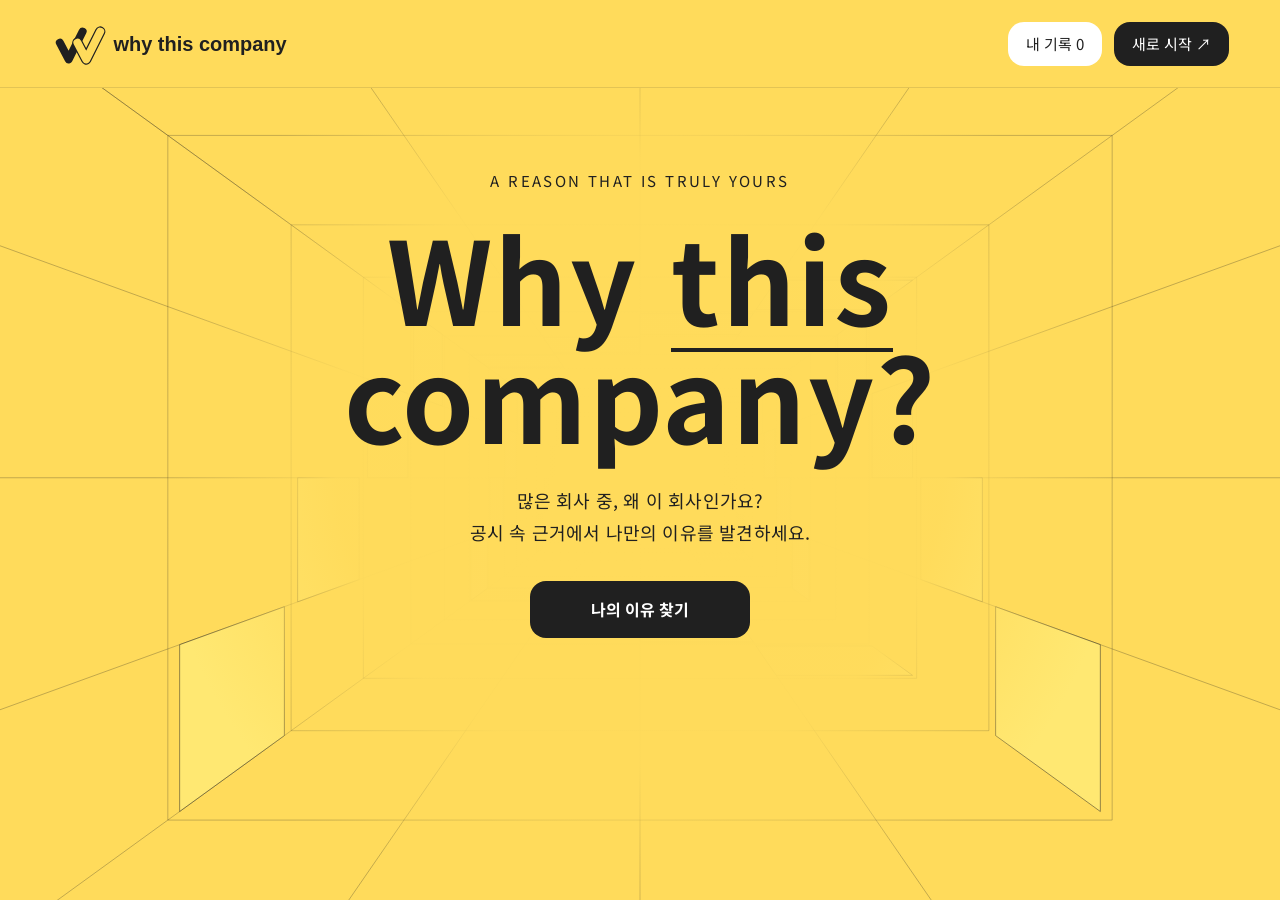
==== commit 99b5456d: "fix: 요약 화면 저작권 문구 정렬을 center로 변경하고 renderStep에서 조건부 렌더링 적용" ====
--- a/backend/app/static/index.html
+++ b/backend/app/static/index.html
@@ -1295,7 +1295,7 @@
 
 function renderQuestions(){buildSteps();activeId=Date.now().toString(36)+Math.random().toString(36).slice(2,8);$('#qMeta').textContent=picked.co+' · '+picked.job.name.replace('\n',' ');history.replaceState(null,'',location.pathname+location.search+'#report='+activeId);renderStep();storeAnswers()}
 
-function renderStep(){const st=steps[cur];if(!st)return;$('#qCount').textContent=st.kind==='sum'?'내 답변 모아보기':'질문 '+steps.slice(0,cur+1).filter(s=>s.kind==='q').length+' / '+steps.filter(s=>s.kind==='q').length;stage4.innerHTML=`<div class="step in"><div class="body">${st.kind==='sum'?summaryHTML():stepHTML(st)}</div></div>${criteriaHTML()}`;wire(stage4.firstElementChild,st);updateBar();$('#journey').querySelectorAll('span').forEach((s,i)=>s.classList.toggle('active',i===(st.kind==='sum'?4:3)));window.scrollTo({top:0,behavior:'instant'});storeAnswers()}
+function renderStep(){const st=steps[cur];if(!st)return;$('#qCount').textContent=st.kind==='sum'?'내 답변 모아보기':'질문 '+steps.slice(0,cur+1).filter(s=>s.kind==='q').length+' / '+steps.filter(s=>s.kind==='q').length;stage4.innerHTML=`<div class="step in"><div class="body">${st.kind==='sum'?summaryHTML():stepHTML(st)}</div></div>${criteriaHTML()}${st.kind==='sum'?'<p class="disclaim" style="text-align:center">Designed by S.Lee, N.Kim, D.Kim</p>':String()}`;wire(stage4.firstElementChild,st);updateBar();$('#journey').querySelectorAll('span').forEach((s,i)=>s.classList.toggle('active',i===(st.kind==='sum'?4:3)));window.scrollTo({top:0,behavior:'instant'});storeAnswers()}
 
 function uploadHTML(){return `<p class="tag">OPTIONAL / 더 깊이 이해하기</p><h2 class="qbig title-role upload-heading">회사 자료가 있다면, 함께 살펴볼까요?</h2><p class="why">IR·실적발표 자료를 참고해 생각을 넓혀보세요.<br>IR 보고서는 각 회사 홈페이지의 투자정보(IR) 메뉴에 비정기적으로 올라옵니다.<br>파일은 이 세션에서만 보관합니다.</p><div class="uploadbox" id="dropzone"><p>IR 보고서 PDF를 여기로 끌어 놓거나 파일을 선택하세요. (최대 1개, 20MB)</p>${upload?`<p class="fname"><b>${escapeHTML(upload)}</b> · 선택됨<button data-act="rm">파일 빼기</button></p>`:''}<div class="filerow"><button class="pick-file" data-act="pick">${upload?'파일 바꾸기':'파일 고르기'} ↗</button>${uploadFile?'<button class="skip" data-act="preview">선택한 PDF 열기 ↗</button>':''}</div><input type="file" accept=".pdf,application/pdf" hidden data-act="input"></div><div class="nav"><button class="next" data-act="next">${upload?'IR 자료와 함께 분석하기':'IR 없이 분석하기'}</button><button class="text-button" data-act="backMap">← 회사 다시 선택</button></div>`}
 
@@ -1303,7 +1303,7 @@
 
 function stepHTML(st){return `<p class="tag">${escapeHTML(st.tag)}</p><h2 class="qbig title-role">${escapeHTML(st.q)}</h2>${st.why?`<p class="why">${escapeHTML(st.why)}</p>`:''}${st.ev?`<dl class="ev">${st.ev.map(([k,v])=>`<div><dt>${k}</dt><dd>${v}</dd></div>`).join('')}</dl>`:''}<label for="answerText" class="tag">나의 답변</label><textarea id="answerText" class="ans" maxlength="15000" placeholder="완벽한 문장이 아니어도 괜찮아요. 떠오르는 생각부터 적어보세요." data-act="ans">${escapeHTML(answers[st.id]||'')}</textarea><div class="answer-meta"><span id="saveLabel">${canStore?'':'브라우저 저장 불가 · 완료 후 내려받아 주세요'}</span><span id="charCount">${(answers[st.id]||'').length}자</span></div><div class="nav"><button class="next" data-act="next">${cur===steps.length-2?'답변 모아보기':'다음 질문'} ↗</button><button class="prev" data-act="prev">← 이전</button></div>`}
 
-function summaryHTML(){const qs=steps.filter(s=>s.kind==='q'),done=qs.filter(s=>(answers[s.id]||'').trim()).length;return `<p class="tag">YOUR WORDS, YOUR WHY</p><h2 class="sumhead">나의 이유가 모였어요.</h2><p class="sumlead">${escapeHTML(picked.co)} · ${escapeHTML(picked.job.name.replace('\n',' '))}<br>직접 쓴 답을 다시 살펴보고, 나만의 지원동기로 다듬어보세요.</p>${qs.map(s=>`<article class="sumitem"><p class="tag">${escapeHTML(s.tag)}</p><p class="sq title-role">${escapeHTML(s.q)}</p><p class="sa ${answers[s.id]?'':'empty'}">${escapeHTML(answers[s.id]||'아직 답하지 않음')}</p><button class="text-button" data-edit="${s.id}">이 답변 수정 ↗</button></article>`).join('')}<div class="foot"><button class="btn" data-act="dl">답변 내려받기 ↓</button><button class="btn ghost" data-act="again">첫 질문부터 살펴보기</button><button class="btn ghost" data-act="report">리포트 다시 보기</button></div><div class="folds"><details class="fold"><summary>질문과 근거 안내</summary><p>질문은 공시에서 찾은 주목 사항과 올린 IR 자료를 바탕으로 만들었습니다. 각 질문의 근거와 원문 위치는 질문 화면에서 다시 확인할 수 있습니다.</p></details><details class="fold"><summary>답변 저장과 개인정보</summary><p>답변과 작성 기록은 이 브라우저에만 저장됩니다. 내 기록에서 개별 삭제 또는 전체 삭제할 수 있습니다. 선택한 PDF 파일 자체는 저장하지 않습니다.</p></details></div><p class="disclaim" style="text-align:right">Designed by S.Lee, N.Kim, D.Kim</p>`}
+function summaryHTML(){const qs=steps.filter(s=>s.kind==='q'),done=qs.filter(s=>(answers[s.id]||'').trim()).length;return `<p class="tag">YOUR WORDS, YOUR WHY</p><h2 class="sumhead">나의 이유가 모였어요.</h2><p class="sumlead">${escapeHTML(picked.co)} · ${escapeHTML(picked.job.name.replace('\n',' '))}<br>직접 쓴 답을 다시 살펴보고, 나만의 지원동기로 다듬어보세요.</p>${qs.map(s=>`<article class="sumitem"><p class="tag">${escapeHTML(s.tag)}</p><p class="sq title-role">${escapeHTML(s.q)}</p><p class="sa ${answers[s.id]?'':'empty'}">${escapeHTML(answers[s.id]||'아직 답하지 않음')}</p><button class="text-button" data-edit="${s.id}">이 답변 수정 ↗</button></article>`).join('')}<div class="foot"><button class="btn" data-act="dl">답변 내려받기 ↓</button><button class="btn ghost" data-act="again">첫 질문부터 살펴보기</button><button class="btn ghost" data-act="report">리포트 다시 보기</button></div><div class="folds"><details class="fold"><summary>질문과 근거 안내</summary><p>질문은 공시에서 찾은 주목 사항과 올린 IR 자료를 바탕으로 만들었습니다. 각 질문의 근거와 원문 위치는 질문 화면에서 다시 확인할 수 있습니다.</p></details><details class="fold"><summary>답변 저장과 개인정보</summary><p>답변과 작성 기록은 이 브라우저에만 저장됩니다. 내 기록에서 개별 삭제 또는 전체 삭제할 수 있습니다. 선택한 PDF 파일 자체는 저장하지 않습니다.</p></details></div>`}
 
 function wire(el,st){el.querySelectorAll('[data-act]').forEach(b=>{const act=b.dataset.act;if(act==='ans')b.oninput=()=>{answers[st.id]=b.value;storeAnswers();updateBar();$('#charCount').textContent=b.value.length+'자';$('#saveLabel').textContent=canStore?'저장됨 ✓':'브라우저 저장 불가 · 답변을 내려받아 주세요'};if(act==='fold')b.onclick=()=>{const open=b.parentElement.classList.toggle('open');b.setAttribute('aria-expanded',String(open));b.textContent=open?'이어질 질문 접기 −':'이어질 질문 보기 +'};if(act==='next')b.onclick=()=>{if(st.kind==='upload'){startIR();go('s3');return}if(cur<steps.length-1){cur++;renderStep()}};if(act==='backMap')b.onclick=()=>go('s2');if(act==='prev')b.onclick=()=>{if(cur>0){cur--;renderStep()}else{go('s3r')}};if(act==='pick')b.onclick=()=>el.querySelector('[data-act=input]').click();if(act==='input')b.onchange=()=>selectFile(b.files[0]);if(act==='preview')b.onclick=()=>{if(uploadFile){const url=URL.createObjectURL(uploadFile),a=document.createElement('a');a.href=url;a.target='_blank';a.rel='noopener';a.click();setTimeout(()=>URL.revokeObjectURL(url),60000)}};if(act==='rm')b.onclick=()=>{upload=null;uploadFile=null;irState=null;steps=steps.filter(s=>s.id!=='doc');delete answers.doc;renderUpload()};if(act==='again')b.onclick=()=>{cur=0;renderStep()};if(act==='report')b.onclick=()=>{storeAnswers();go('s3r')};if(act==='dl')b.onclick=download;if(act==='copy')b.onclick=async()=>{try{await navigator.clipboard.writeText(location.href);notifyText('결과 주소를 복사했어요.')}catch{$('#resultAddress').select();notifyText('주소를 선택했어요. Ctrl+C 또는 복사 메뉴를 눌러주세요.')}}});el.querySelectorAll('[data-go]').forEach(b=>b.onclick=()=>{storeAnswers();activeId=null;upload=null;uploadFile=null;go(b.dataset.go)});el.querySelectorAll('[data-edit]').forEach(b=>b.onclick=()=>{cur=steps.findIndex(s=>s.id===b.dataset.edit);renderStep()});const dz=el.querySelector('#dropzone');if(dz){dz.ondragover=e=>{e.preventDefault();dz.classList.add('dragover')};dz.ondragleave=()=>dz.classList.remove('dragover');dz.ondrop=e=>{e.preventDefault();dz.classList.remove('dragover');selectFile(e.dataTransfer.files[0])}}}
 
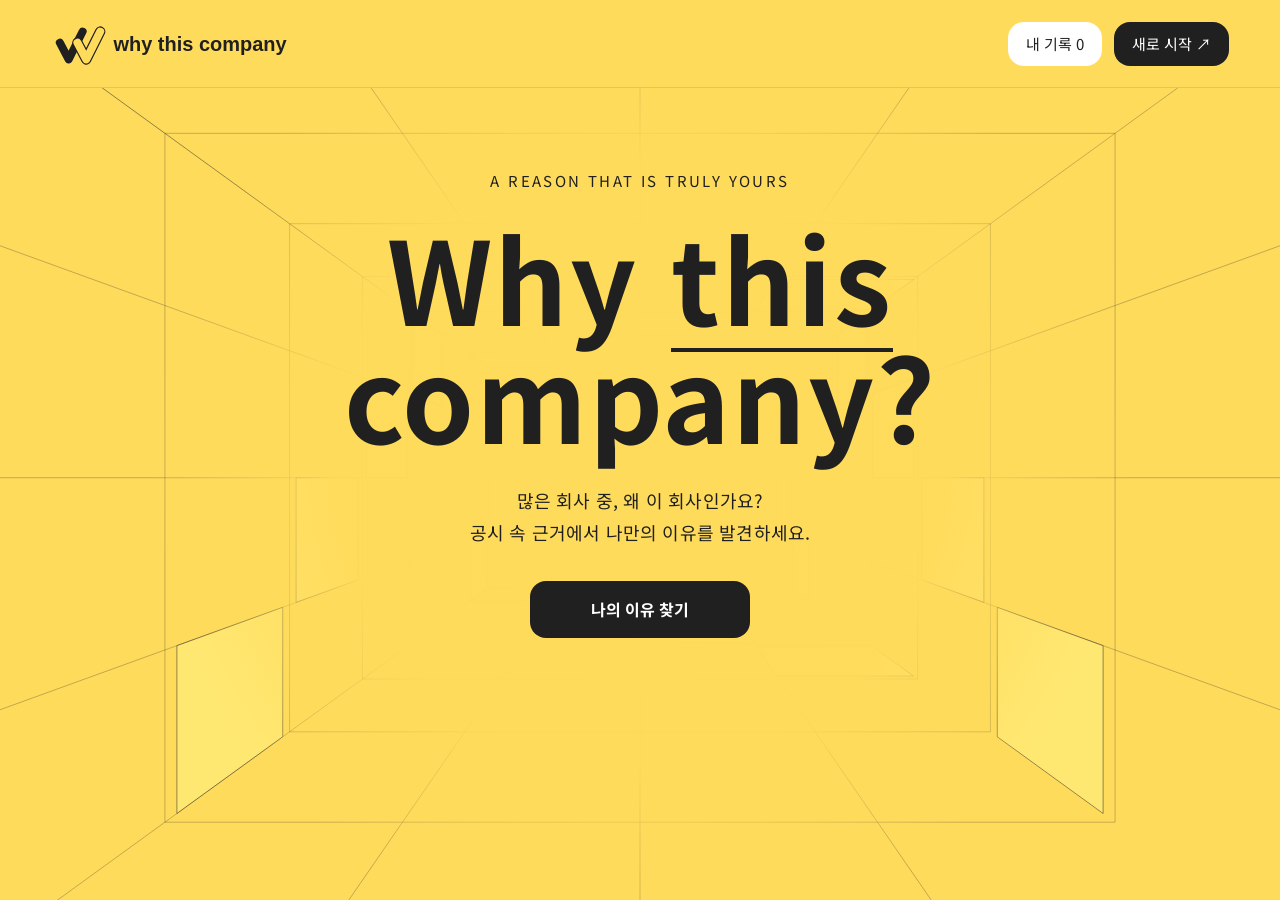
==== commit 4737a037: "fix: IR 질문 tag 값에서 category 제거" ====
--- a/backend/app/static/index.html
+++ b/backend/app/static/index.html
@@ -1330,7 +1330,7 @@
 function irTidy(v){return String(v==null?String():v).split(' ').filter(Boolean).join(' ').split(' .').join('.').split(' ,').join(',').split(' )').join(')').split('( ').join('(')}
 const CRITERIA=[['쏠림','부문·지역 상위 1~2개 비중 합이 70% 이상','공정거래법 시장지배적 사업자 추정 기준 참조'],['급한 변화','부문·지역 비중이 전년 대비 10%p 이상 변동','절대 임계값'],['소수 거래처 의존','주요 매입처가 소수로 명시됨 (원문이 다수라고 쓰면 해당 없음)','K-IFRS 1108호 주요고객 공시 취지'],['성장 정체','매출 2년 연속 감소','자사 과거 대비 추이'],['투자 확대','R&D 비중이 전년 대비 상승하거나 시설투자 정황이 있음','연구개발 비중·시설투자 언급'],['수익성 악화','영업이익이 전년 대비 10% 이상 감소','자사 과거 대비 추이']];
 function criteriaHTML(){const cell='<td style="padding:8px 10px;border-top:1px solid #20202020;vertical-align:top">';const hd='<th style="text-align:left;padding:8px 10px;white-space:nowrap">';return '<details class="report-none" style="margin-top:24px;border:1px solid #20202020"><summary style="cursor:pointer;font-weight:700">공시 판정 기준 보기</summary><div style="overflow-x:auto"><table style="width:100%;border-collapse:collapse;margin-top:12px;font-size:14px;line-height:1.6">'+'<tr>'+hd+'유형</th>'+hd+'조건</th>'+hd+'참고 기준</th></tr>'+CRITERIA.map(r=>'<tr>'+r.map(c=>cell+escapeHTML(c)+'</td>').join(String())+'</tr>').join(String())+'</table></div></details>'}
-function addUploadStep(){const old=steps.findIndex(s=>s.id==='doc');if(old>=0)steps.splice(old,1);steps=steps.filter(s=>String(s.id).indexOf('ir_')!==0);const irD=irReady();const noneIdx=steps.findIndex(s=>s.id==='none');if(irD&&irD.questions&&irD.questions.length){steps.push(...irD.questions.map((x,k)=>({kind:'q',id:'ir_'+k,tag:'IR 자료에서 · '+x.category,q:x.question,follow:'자료의 몇 쪽에서 확인했나요? 회사가 밝힌 목표와 나의 해석을 구분해 보세요.',ev:[['IR 자료',escapeHTML(irTidy(x.quote))],['원문 위치','IR 자료 p.'+escapeHTML(x.page)]]})));return}const j=picked.job.name.replace('\n',' ');steps.splice(steps.findIndex(s=>s.kind==='sum'),0,{kind:'q',id:'doc',tag:'IR·실적발표 자료에서',q:`${picked.co}가 IR 자료에서 내세운 사업 방향 중 하나를 골라, ${j} 직무가 할 일을 설명해 보세요.`,follow:'자료의 몇 쪽에서 확인했나요? 회사가 밝힌 목표와 나의 해석을 구분해 보세요.',ev:[['참고 방법','직접 읽은 자료를 바탕으로 답해주세요. 자동 분석된 질문이 아닙니다.'],['자료 사용','IR 자료의 목표 수치는 공시 수치와 섞지 않습니다.']]})}
+function addUploadStep(){const old=steps.findIndex(s=>s.id==='doc');if(old>=0)steps.splice(old,1);steps=steps.filter(s=>String(s.id).indexOf('ir_')!==0);const irD=irReady();const noneIdx=steps.findIndex(s=>s.id==='none');if(irD&&irD.questions&&irD.questions.length){steps.push(...irD.questions.map((x,k)=>({kind:'q',id:'ir_'+k,tag:'IR 자료에서',q:x.question,follow:'자료의 몇 쪽에서 확인했나요? 회사가 밝힌 목표와 나의 해석을 구분해 보세요.',ev:[['IR 자료',escapeHTML(irTidy(x.quote))],['원문 위치','IR 자료 p.'+escapeHTML(x.page)]]})));return}const j=picked.job.name.replace('\n',' ');steps.splice(steps.findIndex(s=>s.kind==='sum'),0,{kind:'q',id:'doc',tag:'IR·실적발표 자료에서',q:`${picked.co}가 IR 자료에서 내세운 사업 방향 중 하나를 골라, ${j} 직무가 할 일을 설명해 보세요.`,follow:'자료의 몇 쪽에서 확인했나요? 회사가 밝힌 목표와 나의 해석을 구분해 보세요.',ev:[['참고 방법','직접 읽은 자료를 바탕으로 답해주세요. 자동 분석된 질문이 아닙니다.'],['자료 사용','IR 자료의 목표 수치는 공시 수치와 섞지 않습니다.']]})}
 
 function download(){const j=picked.job.name.replace('\n',' ');let text=`${picked.co} / ${j} — 나의 지원동기 답변\n\n공시 미연결 프론트엔드 시안: 조건을 가정한 질문과 직접 작성한 답변입니다.\n\n`;steps.filter(s=>s.kind==='q').forEach((s,i)=>text+=`${i+1}. ${s.q}\n\n내 답: ${answers[s.id]?.trim()||'(아직 답하지 않음)'}\n\n`);const url=URL.createObjectURL(new Blob(['\ufeff'+text],{type:'text/plain;charset=utf-8'})),a=document.createElement('a');a.href=url;a.download=`why-this-company_${picked.co}_답변.txt`;document.body.appendChild(a);a.click();a.remove();setTimeout(()=>URL.revokeObjectURL(url),1000);notifyText('답변 파일을 내려받습니다.')}
 
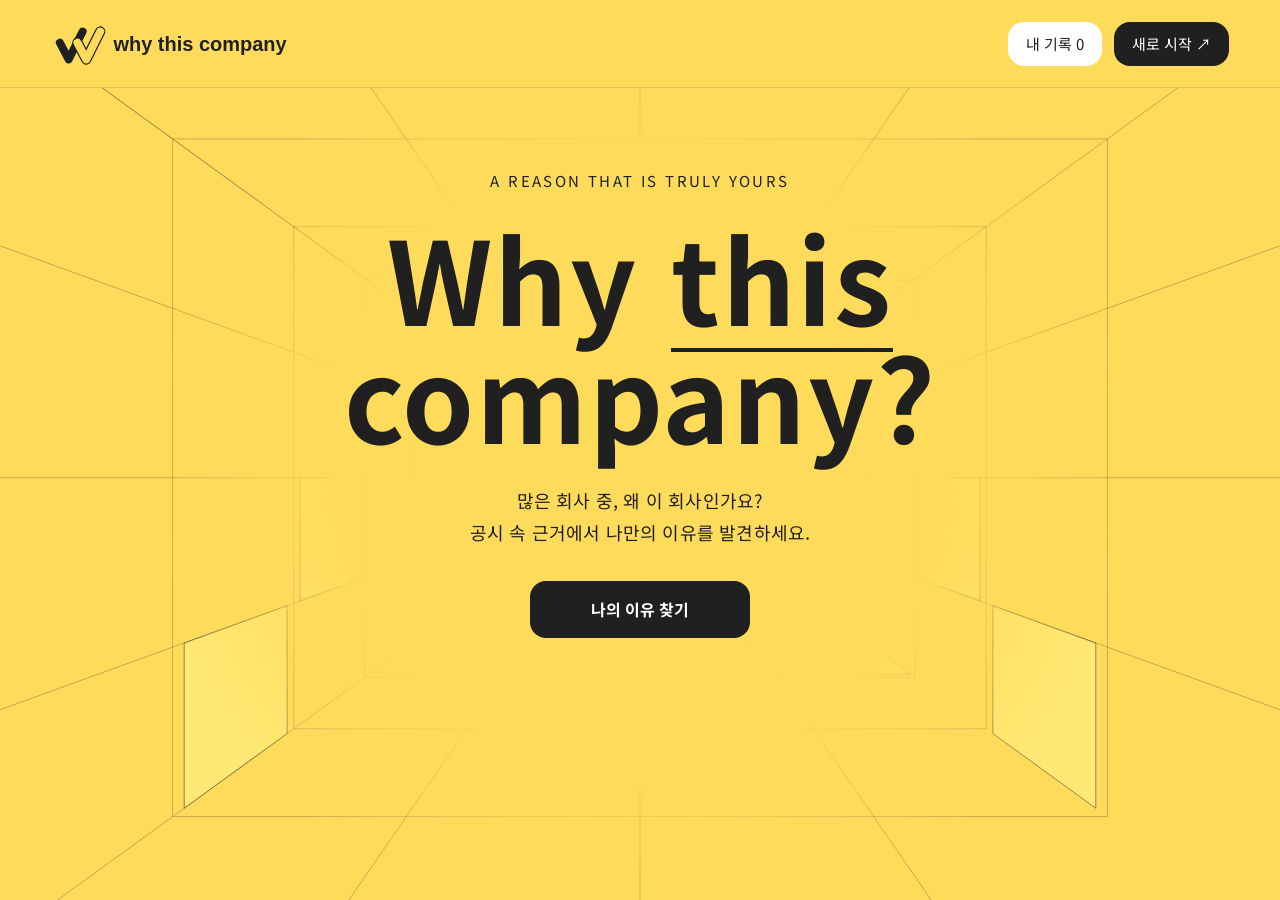
==== commit 09e771b8: "feat: IR 보고서 확인 안내 문구 추가" ====
--- a/backend/app/static/index.html
+++ b/backend/app/static/index.html
@@ -968,7 +968,7 @@
 
         </div>
 
-        <p class="loader-label" id="loaderLabel">공시 원문을 읽고 수치를 대조하는 중입니다</p>
+        <p class="loader-label" id="loaderLabel">공시 자료를 확인 중입니다</p>
 
       </div>
 
@@ -1038,17 +1038,17 @@
 
 const JOBS = [
 
-  {id:"proc", name:"공정·생산", cos:["삼성전자","SK하이닉스","현대자동차","삼성바이오로직스","LG에너지솔루션","삼성SDI","SK이노베이션","삼양식품","CJ제일제당"]},
-
-  {id:"rnd",  name:"R&D",      cos:["삼성전자","SK하이닉스","삼성바이오로직스","LG전자","LG에너지솔루션","셀트리온","삼성SDI","아모레퍼시픽","CJ제일제당"]},
-
-  {id:"plan", name:"기획·전략", cos:["현대자동차","LG전자","SK이노베이션","크래프톤","카카오","NAVER","삼성에스디에스","현대글로비스","삼성물산"]},
-
-  {id:"dev",  name:"개발\n(SW·데이터)", cos:["삼성전자","SK하이닉스","크래프톤","카카오","NAVER","삼성에스디에스","LG씨엔에스"]},
-
-  {id:"sales",name:"영업·마케팅",cos:["현대자동차","LG전자","셀트리온","NAVER","LG씨엔에스","삼양식품","아모레퍼시픽","CJ제일제당","포스코인터내셔널"]},
-
-  {id:"fin",  name:"재무·구매\n(SCM)", cos:["삼성전자","현대자동차","삼성바이오로직스","SK이노베이션","현대글로비스","포스코인터내셔널","삼성물산"]}
+  {id:"proc", name:"공정·생산", cos:["현대자동차", "SK이노베이션", "삼성SDI", "포스코인터내셔널", "금강철강", "에코프로비엠"]},
+
+  {id:"rnd",  name:"R&D",      cos:["LG전자", "삼성SDI", "SK하이닉스", "에코프로비엠", "현대약품", "아모레퍼시픽"]},
+
+  {id:"plan", name:"기획·전략", cos:["현대자동차", "삼성SDI", "삼성물산", "SK", "포스코인터내셔널", "롯데쇼핑"]},
+
+  {id:"dev",  name:"개발\n(SW·데이터)", cos:["LG전자", "크래프톤", "포스코DX", "넥슨게임즈"]},
+
+  {id:"sales",name:"영업·마케팅",cos:["아모레퍼시픽", "CJ제일제당", "롯데쇼핑", "현대글로비스", "포스코인터내셔널", "금강철강"]},
+
+  {id:"fin",  name:"재무·구매\n(SCM)", cos:["SK이노베이션", "삼성SDI", "삼성물산", "현대글로비스", "포스코인터내셔널", "두산건설"]}
 
 ];
 
@@ -1192,7 +1192,7 @@
 
 const escapeHTML=v=>String(v??'').replace(/[&<>"']/g,c=>({'&':'&amp;','<':'&lt;','>':'&gt;','"':'&quot;',"'":'&#39;'}[c]));
 
-const codes={'삼성전자':'005930','SK하이닉스':'000660','현대자동차':'005380','삼성바이오로직스':'207940','LG전자':'066570','LG에너지솔루션':'373220','셀트리온':'068270','삼성SDI':'006400','SK이노베이션':'096770','크래프톤':'259960','카카오':'035720','NAVER':'035420','삼성에스디에스':'018260','LG씨엔에스':'064400','삼양식품':'003230','아모레퍼시픽':'090430','CJ제일제당':'097950','현대글로비스':'086280','포스코인터내셔널':'047050','삼성물산':'028260'};
+const codes={'LG전자':'066570','현대자동차':'005380','크래프톤':'259960','SK이노베이션':'096770','삼성SDI':'006400','삼성물산':'028260','아모레퍼시픽':'090430','현대글로비스':'086280','포스코인터내셔널':'047050','CJ제일제당':'097950','금강철강':'053260','SK':'034730','에코프로비엠':'247540','SK하이닉스':'000660','포스코DX':'022100','롯데쇼핑':'023530','두산건설':'011160','현대약품':'004310','넥슨게임즈':'225570'};
 
 let saved={},activeId=null,canStore=true,loadTimer=null,uploadFile=null,docType='ir',toastTimer=null;
 
@@ -1236,7 +1236,7 @@
 
 }
 
-function runLoad(){if(!picked.job||!picked.co){go('s2');return}$('#pickLine').textContent=picked.co+' · '+picked.job.name.replace('\\n',' ');$('#goQ').disabled=true;$('#goQ').classList.remove('ready');const box=$('#loader'),label=$('#loaderLabel'),names=['공시 원문을 읽고 수치를 대조하는 중입니다'];box.classList.remove('done');const t0=Date.now();const finish=()=>{box.classList.add('done');label.textContent='확인이 끝났습니다';$('#goQ').disabled=false;$('#goQ').classList.add('ready')};if(reduce){finish();return}const poll=()=>{if(!pickedJobId){setTimeout(poll,1000);return}fetch('/api/jobs/'+pickedJobId).then(r=>r.json()).then(j=>{jobResult=j;if(j.status==='done'){afterIR(()=>{const e=Date.now()-t0;if(e<1500){setTimeout(finish,1500-e)}else{finish()}},label)}else if(j.status==='error'){label.textContent=(j.result&&j.result.reason)||'조회 중 오류가 발생했습니다';}else{label.textContent=irNow()?'공시 원문과 IR 자료를 함께 읽는 중입니다':names[0];setTimeout(poll,2000)}})};poll()}
+function runLoad(){if(!picked.job||!picked.co){go('s2');return}$('#pickLine').textContent=picked.co+' · '+picked.job.name.replace('\\n',' ');$('#goQ').disabled=true;$('#goQ').classList.remove('ready');const box=$('#loader'),label=$('#loaderLabel'),names=['공시 자료를 확인 중입니다'];box.classList.remove('done');const t0=Date.now();const finish=()=>{box.classList.add('done');label.textContent='확인이 끝났습니다';$('#goQ').disabled=false;$('#goQ').classList.add('ready')};if(reduce){finish();return}const poll=()=>{if(!pickedJobId){setTimeout(poll,1000);return}fetch('/api/jobs/'+pickedJobId).then(r=>r.json()).then(j=>{jobResult=j;if(j.status==='done'){afterIR(()=>{const e=Date.now()-t0;if(e<1500){setTimeout(finish,1500-e)}else{finish()}},label)}else if(j.status==='error'){label.textContent=(j.result&&j.result.reason)||'조회 중 오류가 발생했습니다';}else{label.textContent=irNow()?'공시 자료와 IR 보고서를 확인 중입니다':names[0];setTimeout(poll,2000)}})};poll()}
 
 function buildReport(){
 
@@ -1297,7 +1297,7 @@
 
 function renderStep(){const st=steps[cur];if(!st)return;$('#qCount').textContent=st.kind==='sum'?'내 답변 모아보기':'질문 '+steps.slice(0,cur+1).filter(s=>s.kind==='q').length+' / '+steps.filter(s=>s.kind==='q').length;stage4.innerHTML=`<div class="step in"><div class="body">${st.kind==='sum'?summaryHTML():stepHTML(st)}</div></div>${criteriaHTML()}${st.kind==='sum'?'<p class="disclaim" style="text-align:center">Designed by S.Lee, N.Kim, D.Kim</p>':String()}`;wire(stage4.firstElementChild,st);updateBar();$('#journey').querySelectorAll('span').forEach((s,i)=>s.classList.toggle('active',i===(st.kind==='sum'?4:3)));window.scrollTo({top:0,behavior:'instant'});storeAnswers()}
 
-function uploadHTML(){return `<p class="tag">OPTIONAL / 더 깊이 이해하기</p><h2 class="qbig title-role upload-heading">회사 자료가 있다면, 함께 살펴볼까요?</h2><p class="why">IR·실적발표 자료를 참고해 생각을 넓혀보세요.<br>IR 보고서는 각 회사 홈페이지의 투자정보(IR) 메뉴에 비정기적으로 올라옵니다.<br>파일은 이 세션에서만 보관합니다.</p><div class="uploadbox" id="dropzone"><p>IR 보고서 PDF를 여기로 끌어 놓거나 파일을 선택하세요. (최대 1개, 20MB)</p>${upload?`<p class="fname"><b>${escapeHTML(upload)}</b> · 선택됨<button data-act="rm">파일 빼기</button></p>`:''}<div class="filerow"><button class="pick-file" data-act="pick">${upload?'파일 바꾸기':'파일 고르기'} ↗</button>${uploadFile?'<button class="skip" data-act="preview">선택한 PDF 열기 ↗</button>':''}</div><input type="file" accept=".pdf,application/pdf" hidden data-act="input"></div><div class="nav"><button class="next" data-act="next">${upload?'IR 자료와 함께 분석하기':'IR 없이 분석하기'}</button><button class="text-button" data-act="backMap">← 회사 다시 선택</button></div>`}
+function uploadHTML(){return `<p class="tag">OPTIONAL / 더 깊이 이해하기</p><h2 class="qbig title-role upload-heading">회사 자료가 있다면, 함께 살펴볼까요?</h2><p class="why">IR·실적발표 자료를 참고해 생각을 넓혀보세요.<br>IR 보고서는 각 회사 홈페이지의 투자정보(IR) 메뉴에 비정기적으로 올라옵니다.<br>선택한 회사의 IR 보고서가 맞는지 확인한 뒤 올려 주세요.<br>파일은 이 세션에서만 보관합니다.</p><div class="uploadbox" id="dropzone"><p>IR 보고서 PDF를 여기로 끌어 놓거나 파일을 선택하세요. (최대 1개, 20MB)</p>${upload?`<p class="fname"><b>${escapeHTML(upload)}</b> · 선택됨<button data-act="rm">파일 빼기</button></p>`:''}<div class="filerow"><button class="pick-file" data-act="pick">${upload?'파일 바꾸기':'파일 고르기'} ↗</button>${uploadFile?'<button class="skip" data-act="preview">선택한 PDF 열기 ↗</button>':''}</div><input type="file" accept=".pdf,application/pdf" hidden data-act="input"></div><div class="nav"><button class="next" data-act="next">${upload?'IR 자료와 함께 분석하기':'IR 없이 분석하기'}</button><button class="text-button" data-act="backMap">← 회사 다시 선택</button></div>`}
 
 function renderUpload(){$('#pickLineU').textContent=picked.co+' · '+picked.job.name.replace('\n',' ');const st=$('#uploadStage');st.innerHTML=`<div class="step in"><div class="body">${uploadHTML()}</div></div>`;wire(st.firstElementChild,{kind:'upload'});const h=st.querySelector('h2');if(h){h.tabIndex=-1;h.focus({preventScroll:true})}}
 
@@ -1326,7 +1326,7 @@
 const groups=[];const gi={};for(const s of all){if(isIR(s)||isCom(s)||s.id==='doc'||s.id==='none')continue;const base=String(s.id).split('_b')[0];if(!(base in gi)){gi[base]=groups.length;groups.push([])}groups[gi[base]].push(s)}const per=groups.length>=3?1:2;let disPool=[];for(let r=0;r<per;r++)for(const g of groups)if(g[r])disPool.push(fixQ(g[r]));if(!groups.length&&!irQ.length)disPool=none;
 const irPool=irQ.length?irQ:doc;const room=MAXQ-c0.length;const pd=[],pi=[];let a=0,b=0,turn=0;while(pd.length+pi.length<room&&(a<disPool.length||b<irPool.length)){if((turn%2===0&&a<disPool.length)||b>=irPool.length)pd.push(disPool[a++]);else pi.push(irPool[b++]);turn++}pd.sort((x,y)=>all.findIndex(s=>s.id===x.id)-all.findIndex(s=>s.id===y.id));let body=pd.concat(pi);if(body.length<room)body=body.concat(c1);const fill=[{kind:'q',id:'c2',tag:'나의 선택',q:'원하는 직무가 아닌 곳에 배정되면 어떻게 하겠어요?',follow:'그 경우에도 '+picked.co+'에 다니고 싶은 이유는 무엇인가요?'},{kind:'q',id:'c3',tag:'나의 선택',q:'여러 직무 중 '+j+' 직무를 고른 이유는 무엇인가요?',follow:'비슷한 다른 직무와 비교하면 무엇이 다르다고 보나요?'}];for(const f of fill){if(body.length+c0.length>=MINQ)break;body.push(f)}steps=body.slice(0,room).concat(c0,tail)}
 
-function afterIR(cb,label){const t=Date.now();const tick=()=>{const s=irNow();if(!s||s.status!=='loading'||Date.now()-t>150000){cb();return}if(label)label.textContent='공시 원문과 IR 자료를 함께 읽는 중입니다';setTimeout(tick,1000)};tick()}
+function afterIR(cb,label){const t=Date.now();const tick=()=>{const s=irNow();if(!s||s.status!=='loading'||Date.now()-t>150000){cb();return}if(label)label.textContent='공시 자료와 IR 보고서를 확인 중입니다';setTimeout(tick,1000)};tick()}
 function irTidy(v){return String(v==null?String():v).split(' ').filter(Boolean).join(' ').split(' .').join('.').split(' ,').join(',').split(' )').join(')').split('( ').join('(')}
 const CRITERIA=[['쏠림','부문·지역 상위 1~2개 비중 합이 70% 이상','공정거래법 시장지배적 사업자 추정 기준 참조'],['급한 변화','부문·지역 비중이 전년 대비 10%p 이상 변동','절대 임계값'],['소수 거래처 의존','주요 매입처가 소수로 명시됨 (원문이 다수라고 쓰면 해당 없음)','K-IFRS 1108호 주요고객 공시 취지'],['성장 정체','매출 2년 연속 감소','자사 과거 대비 추이'],['투자 확대','R&D 비중이 전년 대비 상승하거나 시설투자 정황이 있음','연구개발 비중·시설투자 언급'],['수익성 악화','영업이익이 전년 대비 10% 이상 감소','자사 과거 대비 추이']];
 function criteriaHTML(){const cell='<td style="padding:8px 10px;border-top:1px solid #20202020;vertical-align:top">';const hd='<th style="text-align:left;padding:8px 10px;white-space:nowrap">';return '<details class="report-none" style="margin-top:24px;border:1px solid #20202020"><summary style="cursor:pointer;font-weight:700">공시 판정 기준 보기</summary><div style="overflow-x:auto"><table style="width:100%;border-collapse:collapse;margin-top:12px;font-size:14px;line-height:1.6">'+'<tr>'+hd+'유형</th>'+hd+'조건</th>'+hd+'참고 기준</th></tr>'+CRITERIA.map(r=>'<tr>'+r.map(c=>cell+escapeHTML(c)+'</td>').join(String())+'</tr>').join(String())+'</table></div></details>'}
@@ -1366,7 +1366,7 @@
 
 const nodes=[];JOBS.forEach((j,i)=>{const lat=[0.35,-0.35,0.35,-0.35,0.35,-0.35][i],lon=[-2.618,-1.571,1.571,0.524,-0.524,2.618][i];nodes.push({kind:'job',id:j.id,label:j.name.replace('\n',' '),lat,lon,base:21})});
 
-const CO_POS={'삼성전자':[-1.0,-2.848],'SK하이닉스':[-1.0,-1.426],'현대자동차':[0.986,2.61],'삼성바이오로직스':[-0.31,-2.873],'LG전자':[0.944,-0.397],'LG에너지솔루션':[-0.358,-2.258],'셀트리온':[-0.494,-0.76],'삼성SDI':[0.179,-2.037],'SK이노베이션':[0.355,2.815],'크래프톤':[0.739,0.978],'카카오':[0.138,0.93],'NAVER':[0.385,0.331],'삼성에스디에스':[-0.287,1.269],'LG씨엔에스':[-0.243,-0.11],'삼양식품':[1.0,-1.792],'아모레퍼시픽':[0.022,-1.037],'CJ제일제당':[0.452,-1.491],'현대글로비스':[-0.388,1.972],'포스코인터내셔널':[-0.841,1.197],'삼성물산':[0.211,2.202]};CO.forEach((c,i)=>{const P=CO_POS[c.name]||[Math.asin(1-2*(i+.5)/CO.length),i*2.399963+1.05],lat=P[0],lon=P[1];nodes.push({kind:'co',id:c.name,label:c.name,jobs:c.jobs,lat,lon,base:9+c.jobs.length*1.35})});
+const CO_POS={'SK하이닉스':[-1.0,-1.426],'현대자동차':[0.986,2.61],'LG전자':[0.944,-0.397],'삼성SDI':[0.179,-2.037],'SK이노베이션':[0.355,2.815],'크래프톤':[0.739,0.978],'아모레퍼시픽':[0.022,-1.037],'CJ제일제당':[0.452,-1.491],'현대글로비스':[-0.388,1.972],'포스코인터내셔널':[-0.841,1.197],'삼성물산':[0.211,2.202],'금강철강':[-1.0,-2.848],'SK':[0.138,0.93],'에코프로비엠':[-0.358,-2.258],'포스코DX':[-0.287,1.269],'롯데쇼핑':[1.0,-1.792],'두산건설':[-0.494,-0.76],'현대약품':[-0.31,-2.873],'넥슨게임즈':[0.385,0.331]};CO.forEach((c,i)=>{const P=CO_POS[c.name]||[Math.asin(1-2*(i+.5)/CO.length),i*2.399963+1.05],lat=P[0],lon=P[1];nodes.push({kind:'co',id:c.name,label:c.name,jobs:c.jobs,lat,lon,base:9+c.jobs.length*1.35})});
 
 nodes.forEach(n=>{n.x=Math.cos(n.lat)*Math.sin(n.lon);n.y=Math.sin(n.lat);n.z=Math.cos(n.lat)*Math.cos(n.lon);const b=document.createElement('button');b.className='globe-node '+n.kind;b.type='button';b.dataset.globeNode=n.id;b.innerHTML='<span class="globe-node-dot"></span><span class="globe-node-label"></span>';b.querySelector('.globe-node-label').textContent=n.label;b.setAttribute('aria-label',(n.kind==='job'?'직무 선택: ':'회사 선택: ')+n.label);root.appendChild(b);n.el=b;b.onclick=e=>{e.stopPropagation();if(moved||target?.cb||target?.hold)return;if(n.kind==='job'){focusNode(n);pickJob(JOBS.find(j=>j.id===n.id))}else if(sel&&n.jobs.includes(sel)){focusNode(n,()=>pickCo(n.id))}else if(!sel){focusNode(n);pickJob(JOBS.find(j=>j.id===n.jobs[0]))}draw()};b.onfocus=()=>{focus=true};b.onblur=()=>{focus=false}});
 
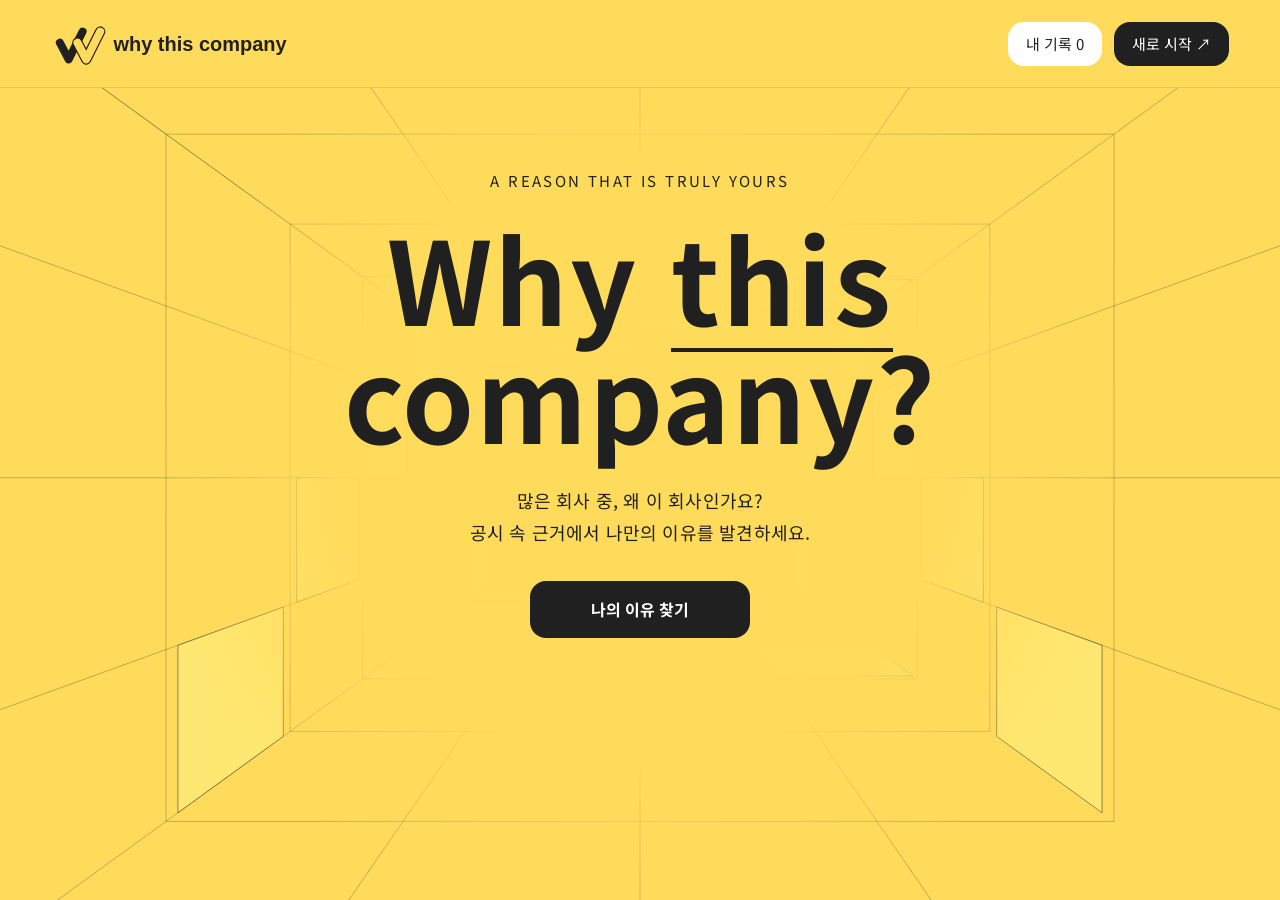
==== commit 5b01bd3b: "fix: 주목 사항별 질문 누락 수정 (질문 추출 버그, 2단계 길이 제한 완화, 대체 질문에 항목명 표시)" ====
--- a/backend/app/static/index.html
+++ b/backend/app/static/index.html
@@ -1322,7 +1322,7 @@
 let body=String();if(s.status==='loading'){body='올린 IR 자료를 읽는 중입니다. 준비되면 이 자리에 표시됩니다.'}else if(s.status==='done'&&s.data.extractions&&s.data.extractions.length){body=s.data.extractions.map(x=>'<div style="margin:0 0 22px"><p style="margin:0 0 6px;font-weight:700;color:#202020">'+escapeHTML(x.item)+'</p><p style="margin:0 0 10px">'+escapeHTML(tidy(x.keyPoints))+'</p><p style="margin:0;font-size:13px;color:#8b8888">근거 (p.'+escapeHTML(x.page)+')</p></div>').join(String())+(s.data.truncated?small+'자료가 길어 앞부분만 읽었습니다.</p>':String())+small+'회사가 IR 자료에서 밝힌 내용이며, 공시 판정과는 별개입니다.</p>'}else if(s.data&&s.data.reason==='not_ir'){body='IR 자료로 확인되지 않았습니다. 실적 발표, 기업설명회, 지속가능경영보고서 같은 자료인지 확인해 주세요.'}else{body='IR 자료에서 확인할 수 있는 방향을 찾지 못했습니다. 공시 결과는 그대로 확인할 수 있습니다.'}return head+body+'</div></article>'}
 function fillIRCard(){const el=document.getElementById('irCard');if(el)el.outerHTML=irCardHTML()}
 
-function shapeSteps(){const MINQ=3,MAXQ=7;const j=picked.job.name.split(String.fromCharCode(10)).join(' ');const all=steps.filter(s=>s.kind==='q');const tail=steps.filter(s=>s.kind!=='q');const isIR=s=>String(s.id).indexOf('ir_')===0;const isCom=s=>s.id==='c0'||s.id==='c1'||s.id==='c2'||s.id==='c3';const irQ=all.filter(isIR).slice(0,3);const doc=all.filter(s=>s.id==='doc');const none=all.filter(s=>s.id==='none');const c1=all.filter(s=>s.id==='c1');const c0=all.filter(s=>s.id==='c0').map(s=>Object.assign({},s,{tag:'나의 이유',q:'왜 우리 회사에 지원했나요?',follow:'같은 기준에 맞는 다른 회사도 있을 텐데, 그중 우리 회사여야 하는 이유는 무엇인가요?'}));const fixQ=s=>s.q?s:Object.assign({},s,{q:'공시에서 확인된 이 사항을 '+j+' 직무에서는 어떻게 살펴봐야 한다고 보나요?'});
+function shapeSteps(){const MINQ=3,MAXQ=7;const j=picked.job.name.split(String.fromCharCode(10)).join(' ');const all=steps.filter(s=>s.kind==='q');const tail=steps.filter(s=>s.kind!=='q');const isIR=s=>String(s.id).indexOf('ir_')===0;const isCom=s=>s.id==='c0'||s.id==='c1'||s.id==='c2'||s.id==='c3';const irQ=all.filter(isIR).slice(0,3);const doc=all.filter(s=>s.id==='doc');const none=all.filter(s=>s.id==='none');const c1=all.filter(s=>s.id==='c1');const c0=all.filter(s=>s.id==='c0').map(s=>Object.assign({},s,{tag:'나의 이유',q:'왜 우리 회사에 지원했나요?',follow:'같은 기준에 맞는 다른 회사도 있을 텐데, 그중 우리 회사여야 하는 이유는 무엇인가요?'}));const fixQ=s=>s.q?s:Object.assign({},s,{q:'「'+(String(s.tag||'').split('. ').slice(1).join('. ')||'이 사항')+'」, '+j+' 직무에서는 어떻게 살펴봐야 한다고 보나요?'});
 const groups=[];const gi={};for(const s of all){if(isIR(s)||isCom(s)||s.id==='doc'||s.id==='none')continue;const base=String(s.id).split('_b')[0];if(!(base in gi)){gi[base]=groups.length;groups.push([])}groups[gi[base]].push(s)}const per=groups.length>=3?1:2;let disPool=[];for(let r=0;r<per;r++)for(const g of groups)if(g[r])disPool.push(fixQ(g[r]));if(!groups.length&&!irQ.length)disPool=none;
 const irPool=irQ.length?irQ:doc;const room=MAXQ-c0.length;const pd=[],pi=[];let a=0,b=0,turn=0;while(pd.length+pi.length<room&&(a<disPool.length||b<irPool.length)){if((turn%2===0&&a<disPool.length)||b>=irPool.length)pd.push(disPool[a++]);else pi.push(irPool[b++]);turn++}pd.sort((x,y)=>all.findIndex(s=>s.id===x.id)-all.findIndex(s=>s.id===y.id));let body=pd.concat(pi);if(body.length<room)body=body.concat(c1);const fill=[{kind:'q',id:'c2',tag:'나의 선택',q:'원하는 직무가 아닌 곳에 배정되면 어떻게 하겠어요?',follow:'그 경우에도 '+picked.co+'에 다니고 싶은 이유는 무엇인가요?'},{kind:'q',id:'c3',tag:'나의 선택',q:'여러 직무 중 '+j+' 직무를 고른 이유는 무엇인가요?',follow:'비슷한 다른 직무와 비교하면 무엇이 다르다고 보나요?'}];for(const f of fill){if(body.length+c0.length>=MINQ)break;body.push(f)}steps=body.slice(0,room).concat(c0,tail)}
 
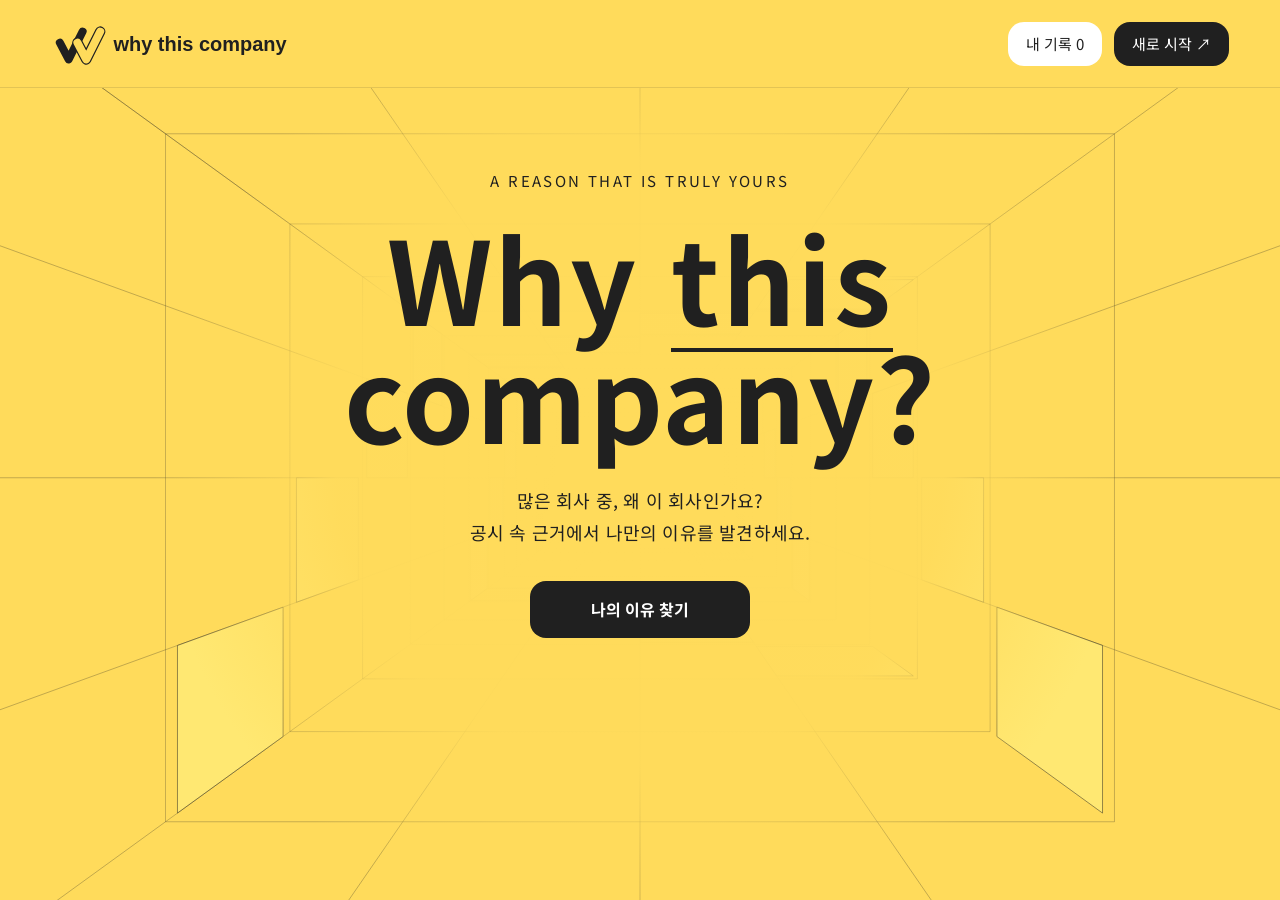
==== commit 11c667ee: "feat: 지구본 회사 18곳으로 재구성 (SK텔레콤·넷마블·GST·한미글로벌 추가, 5곳 제외) + 로딩 1분 안내" ====
--- a/backend/app/static/index.html
+++ b/backend/app/static/index.html
@@ -868,7 +868,7 @@
 
 #s3 .loader-label{margin:0;font-size:15px;color:#575656;min-height:1.6em;transition:color .3s}
 
-#s3 .loader.done .loader-label{color:#202020;font-weight:600}
+#s3 .loader.done .loader-label{color:#202020;font-weight:600} #s3 .loader-note{margin:6px 0 0;font-size:13px;color:#8a8a8a} #s3 .loader.done .loader-note{display:none}
 
 #s3 #goQ.ready{animation:goReady .5s ease-out}
 
@@ -968,7 +968,7 @@
 
         </div>
 
-        <p class="loader-label" id="loaderLabel">공시 자료를 확인 중입니다</p>
+        <p class="loader-label" id="loaderLabel">공시 자료를 확인 중입니다</p><p class="loader-note">분석에 최대 1분 정도 걸릴 수 있습니다.</p>
 
       </div>
 
@@ -1038,17 +1038,17 @@
 
 const JOBS = [
 
-  {id:"proc", name:"공정·생산", cos:["현대자동차", "SK이노베이션", "삼성SDI", "포스코인터내셔널", "금강철강", "에코프로비엠"]},
-
-  {id:"rnd",  name:"R&D",      cos:["LG전자", "삼성SDI", "SK하이닉스", "에코프로비엠", "현대약품", "아모레퍼시픽"]},
-
-  {id:"plan", name:"기획·전략", cos:["현대자동차", "삼성SDI", "삼성물산", "SK", "포스코인터내셔널", "롯데쇼핑"]},
-
-  {id:"dev",  name:"개발\n(SW·데이터)", cos:["LG전자", "크래프톤", "포스코DX", "넥슨게임즈"]},
-
-  {id:"sales",name:"영업·마케팅",cos:["아모레퍼시픽", "CJ제일제당", "롯데쇼핑", "현대글로비스", "포스코인터내셔널", "금강철강"]},
-
-  {id:"fin",  name:"재무·구매\n(SCM)", cos:["SK이노베이션", "삼성SDI", "삼성물산", "현대글로비스", "포스코인터내셔널", "두산건설"]}
+  {id:"proc", name:"공정·생산", cos:["현대자동차", "SK이노베이션", "삼성SDI", "포스코인터내셔널", "에코프로비엠", "GST"]},
+
+  {id:"rnd",  name:"R&D",      cos:["삼성SDI", "SK하이닉스", "에코프로비엠", "아모레퍼시픽", "GST"]},
+
+  {id:"plan", name:"기획·전략", cos:["현대자동차", "삼성SDI", "삼성물산", "SK텔레콤", "포스코인터내셔널", "롯데쇼핑", "한미글로벌"]},
+
+  {id:"dev",  name:"개발\n(SW·데이터)", cos:["크래프톤", "포스코DX", "넥슨게임즈", "SK텔레콤", "넷마블"]},
+
+  {id:"sales",name:"영업·마케팅",cos:["아모레퍼시픽", "CJ제일제당", "롯데쇼핑", "현대글로비스", "포스코인터내셔널", "SK텔레콤", "넷마블"]},
+
+  {id:"fin",  name:"재무·구매\n(SCM)", cos:["SK이노베이션", "삼성SDI", "삼성물산", "현대글로비스", "포스코인터내셔널", "한미글로벌"]}
 
 ];
 
@@ -1192,7 +1192,7 @@
 
 const escapeHTML=v=>String(v??'').replace(/[&<>"']/g,c=>({'&':'&amp;','<':'&lt;','>':'&gt;','"':'&quot;',"'":'&#39;'}[c]));
 
-const codes={'LG전자':'066570','현대자동차':'005380','크래프톤':'259960','SK이노베이션':'096770','삼성SDI':'006400','삼성물산':'028260','아모레퍼시픽':'090430','현대글로비스':'086280','포스코인터내셔널':'047050','CJ제일제당':'097950','금강철강':'053260','SK':'034730','에코프로비엠':'247540','SK하이닉스':'000660','포스코DX':'022100','롯데쇼핑':'023530','두산건설':'011160','현대약품':'004310','넥슨게임즈':'225570'};
+const codes={'현대자동차':'005380','크래프톤':'259960','SK이노베이션':'096770','삼성물산':'028260','CJ제일제당':'097950','SK텔레콤':'017670','에코프로비엠':'247540','SK하이닉스':'000660','포스코DX':'022100','롯데쇼핑':'023530','삼성SDI':'006400','포스코인터내셔널':'047050','현대글로비스':'086280','넥슨게임즈':'225570','아모레퍼시픽':'090430','한미글로벌':'053690','넷마블':'251270','GST':'083450'};const codes_old={'LG전자':'066570','현대자동차':'005380','크래프톤':'259960','SK이노베이션':'096770','삼성SDI':'006400','삼성물산':'028260','아모레퍼시픽':'090430','현대글로비스':'086280','포스코인터내셔널':'047050','CJ제일제당':'097950','금강철강':'053260','SK':'034730','에코프로비엠':'247540','SK하이닉스':'000660','포스코DX':'022100','롯데쇼핑':'023530','두산건설':'011160','현대약품':'004310','넥슨게임즈':'225570'};
 
 let saved={},activeId=null,canStore=true,loadTimer=null,uploadFile=null,docType='ir',toastTimer=null;
 
@@ -1366,7 +1366,7 @@
 
 const nodes=[];JOBS.forEach((j,i)=>{const lat=[0.35,-0.35,0.35,-0.35,0.35,-0.35][i],lon=[-2.618,-1.571,1.571,0.524,-0.524,2.618][i];nodes.push({kind:'job',id:j.id,label:j.name.replace('\n',' '),lat,lon,base:21})});
 
-const CO_POS={'SK하이닉스':[-1.0,-1.426],'현대자동차':[0.986,2.61],'LG전자':[0.944,-0.397],'삼성SDI':[0.179,-2.037],'SK이노베이션':[0.355,2.815],'크래프톤':[0.739,0.978],'아모레퍼시픽':[0.022,-1.037],'CJ제일제당':[0.452,-1.491],'현대글로비스':[-0.388,1.972],'포스코인터내셔널':[-0.841,1.197],'삼성물산':[0.211,2.202],'금강철강':[-1.0,-2.848],'SK':[0.138,0.93],'에코프로비엠':[-0.358,-2.258],'포스코DX':[-0.287,1.269],'롯데쇼핑':[1.0,-1.792],'두산건설':[-0.494,-0.76],'현대약품':[-0.31,-2.873],'넥슨게임즈':[0.385,0.331]};CO.forEach((c,i)=>{const P=CO_POS[c.name]||[Math.asin(1-2*(i+.5)/CO.length),i*2.399963+1.05],lat=P[0],lon=P[1];nodes.push({kind:'co',id:c.name,label:c.name,jobs:c.jobs,lat,lon,base:9+c.jobs.length*1.35})});
+const CO_POS={'현대자동차':[0.81,2.309],'SK이노베이션':[0.187,3.017],'삼성SDI':[-0.414,-2.981],'포스코인터내셔널':[1.0,3.045],'에코프로비엠':[0.639,-1.925],'GST':[-0.11,-2.194],'SK하이닉스':[0.216,-1.492],'아모레퍼시픽':[-0.108,-0.998],'삼성물산':[0.127,2.173],'SK텔레콤':[0.407,0.7],'롯데쇼핑':[1.0,0.413],'한미글로벌':[-0.438,1.902],'크래프톤':[-0.869,-0.008],'포스코DX':[-0.349,1.099],'넥슨게임즈':[-1.0,0.952],'넷마블':[0.169,0.091],'CJ제일제당':[-0.234,-0.445],'현대글로비스':[-0.74,-2.233]};const CO_POS_OLD={'SK하이닉스':[-1.0,-1.426],'현대자동차':[0.986,2.61],'LG전자':[0.944,-0.397],'삼성SDI':[0.179,-2.037],'SK이노베이션':[0.355,2.815],'크래프톤':[0.739,0.978],'아모레퍼시픽':[0.022,-1.037],'CJ제일제당':[0.452,-1.491],'현대글로비스':[-0.388,1.972],'포스코인터내셔널':[-0.841,1.197],'삼성물산':[0.211,2.202],'금강철강':[-1.0,-2.848],'SK':[0.138,0.93],'에코프로비엠':[-0.358,-2.258],'포스코DX':[-0.287,1.269],'롯데쇼핑':[1.0,-1.792],'두산건설':[-0.494,-0.76],'현대약품':[-0.31,-2.873],'넥슨게임즈':[0.385,0.331]};CO.forEach((c,i)=>{const P=CO_POS[c.name]||[Math.asin(1-2*(i+.5)/CO.length),i*2.399963+1.05],lat=P[0],lon=P[1];nodes.push({kind:'co',id:c.name,label:c.name,jobs:c.jobs,lat,lon,base:9+c.jobs.length*1.35})});
 
 nodes.forEach(n=>{n.x=Math.cos(n.lat)*Math.sin(n.lon);n.y=Math.sin(n.lat);n.z=Math.cos(n.lat)*Math.cos(n.lon);const b=document.createElement('button');b.className='globe-node '+n.kind;b.type='button';b.dataset.globeNode=n.id;b.innerHTML='<span class="globe-node-dot"></span><span class="globe-node-label"></span>';b.querySelector('.globe-node-label').textContent=n.label;b.setAttribute('aria-label',(n.kind==='job'?'직무 선택: ':'회사 선택: ')+n.label);root.appendChild(b);n.el=b;b.onclick=e=>{e.stopPropagation();if(moved||target?.cb||target?.hold)return;if(n.kind==='job'){focusNode(n);pickJob(JOBS.find(j=>j.id===n.id))}else if(sel&&n.jobs.includes(sel)){focusNode(n,()=>pickCo(n.id))}else if(!sel){focusNode(n);pickJob(JOBS.find(j=>j.id===n.jobs[0]))}draw()};b.onfocus=()=>{focus=true};b.onblur=()=>{focus=false}});
 
